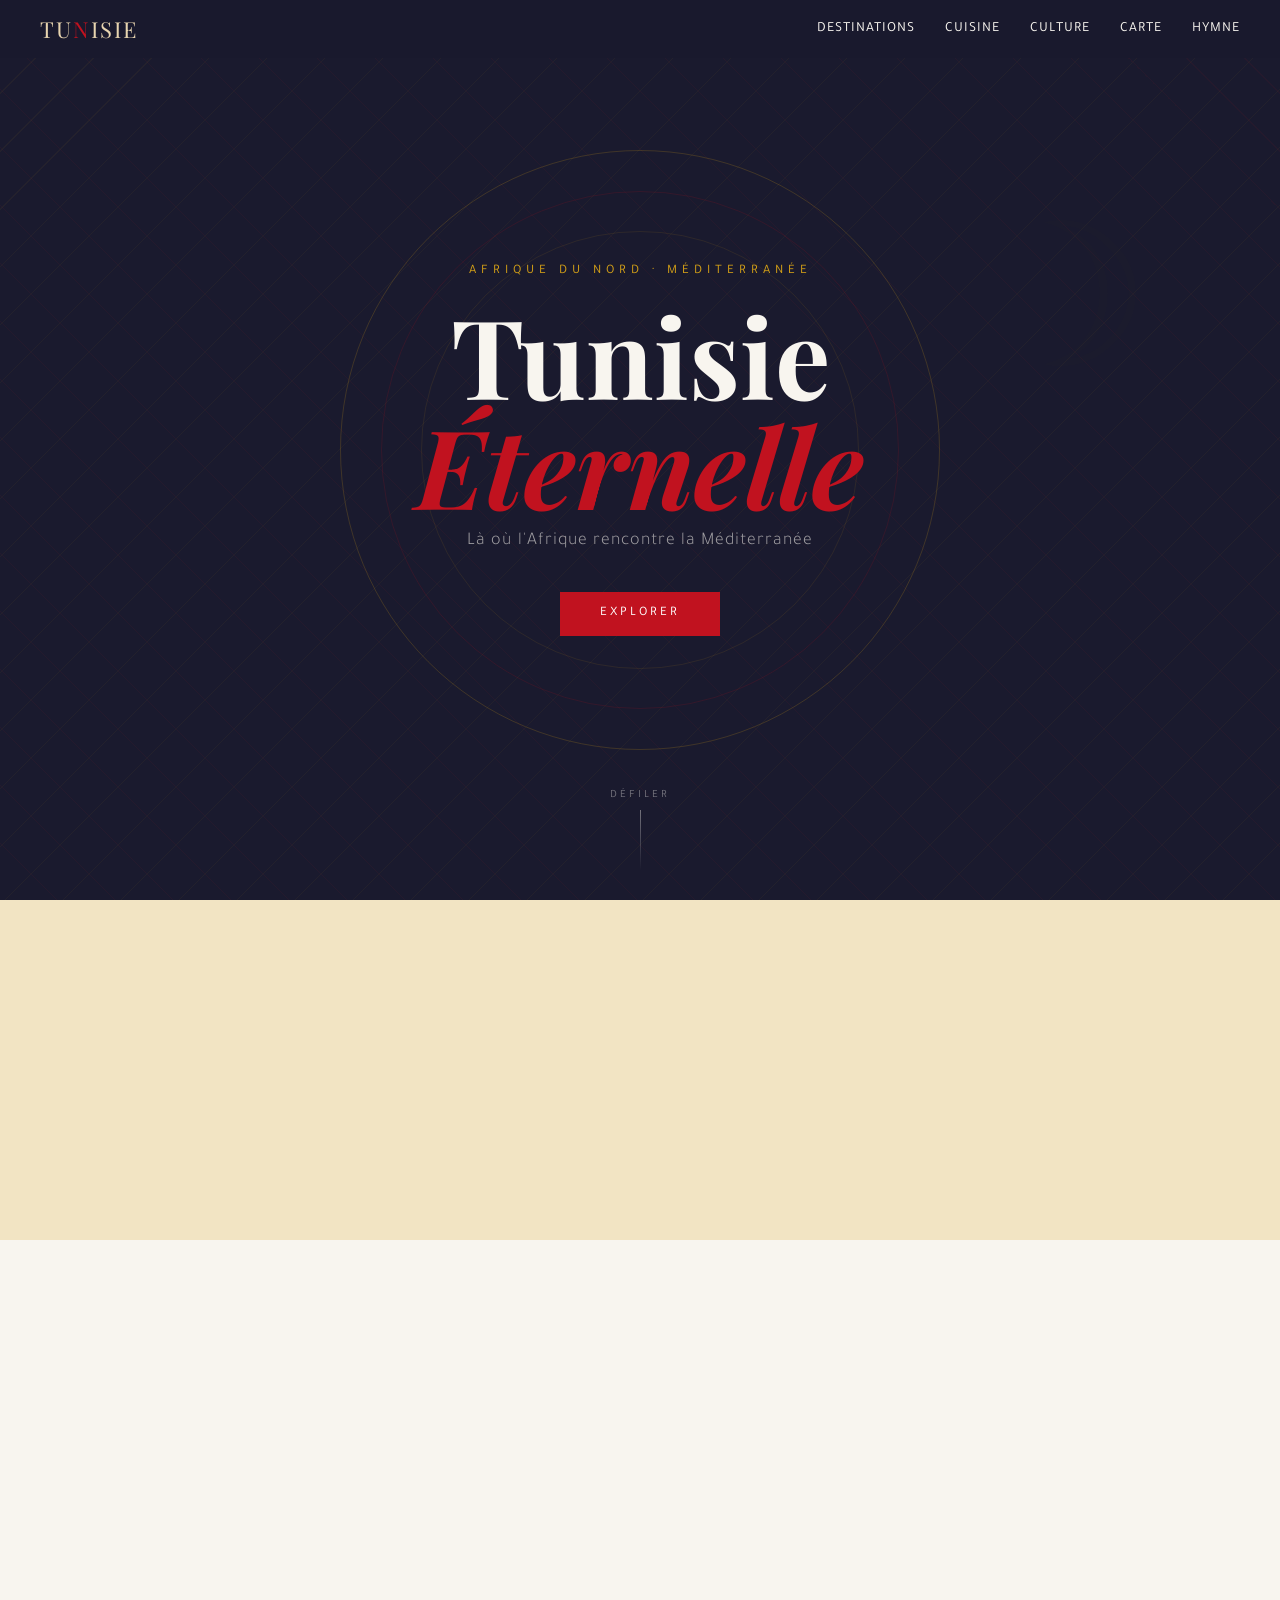
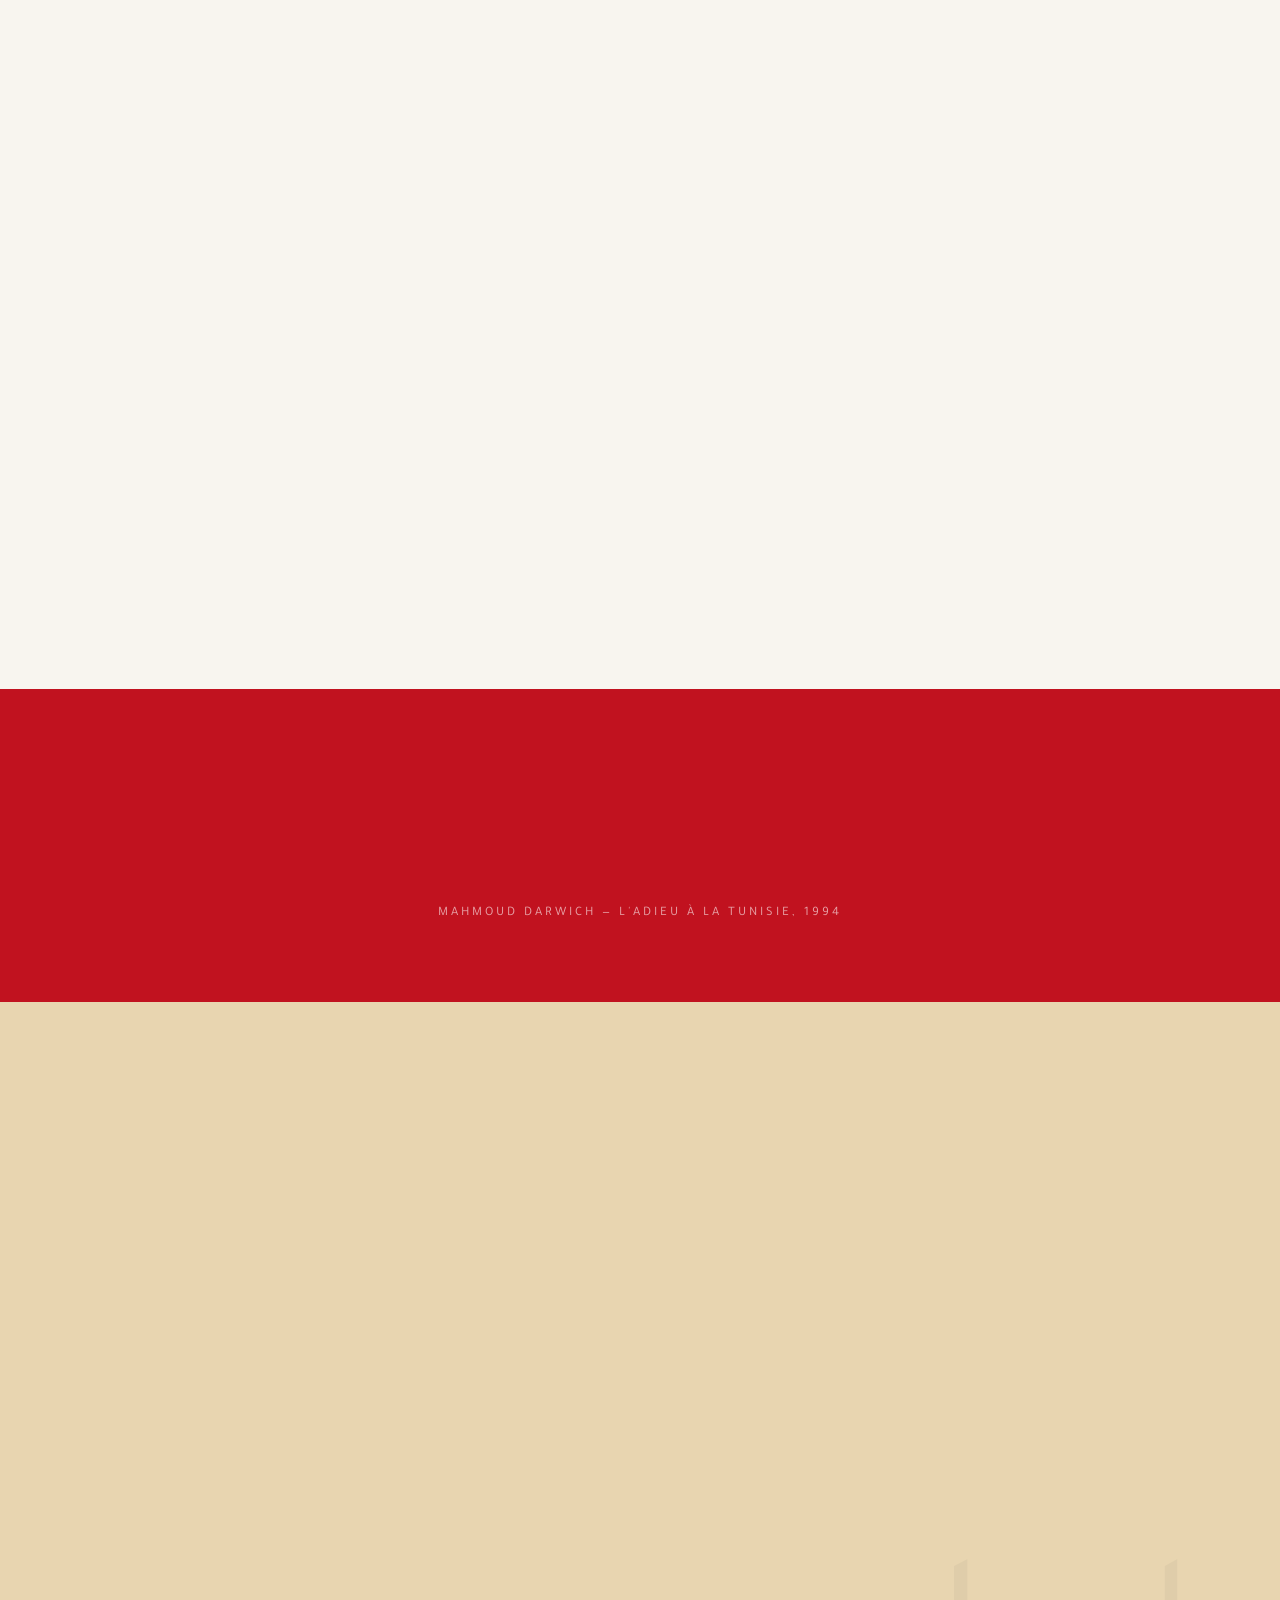
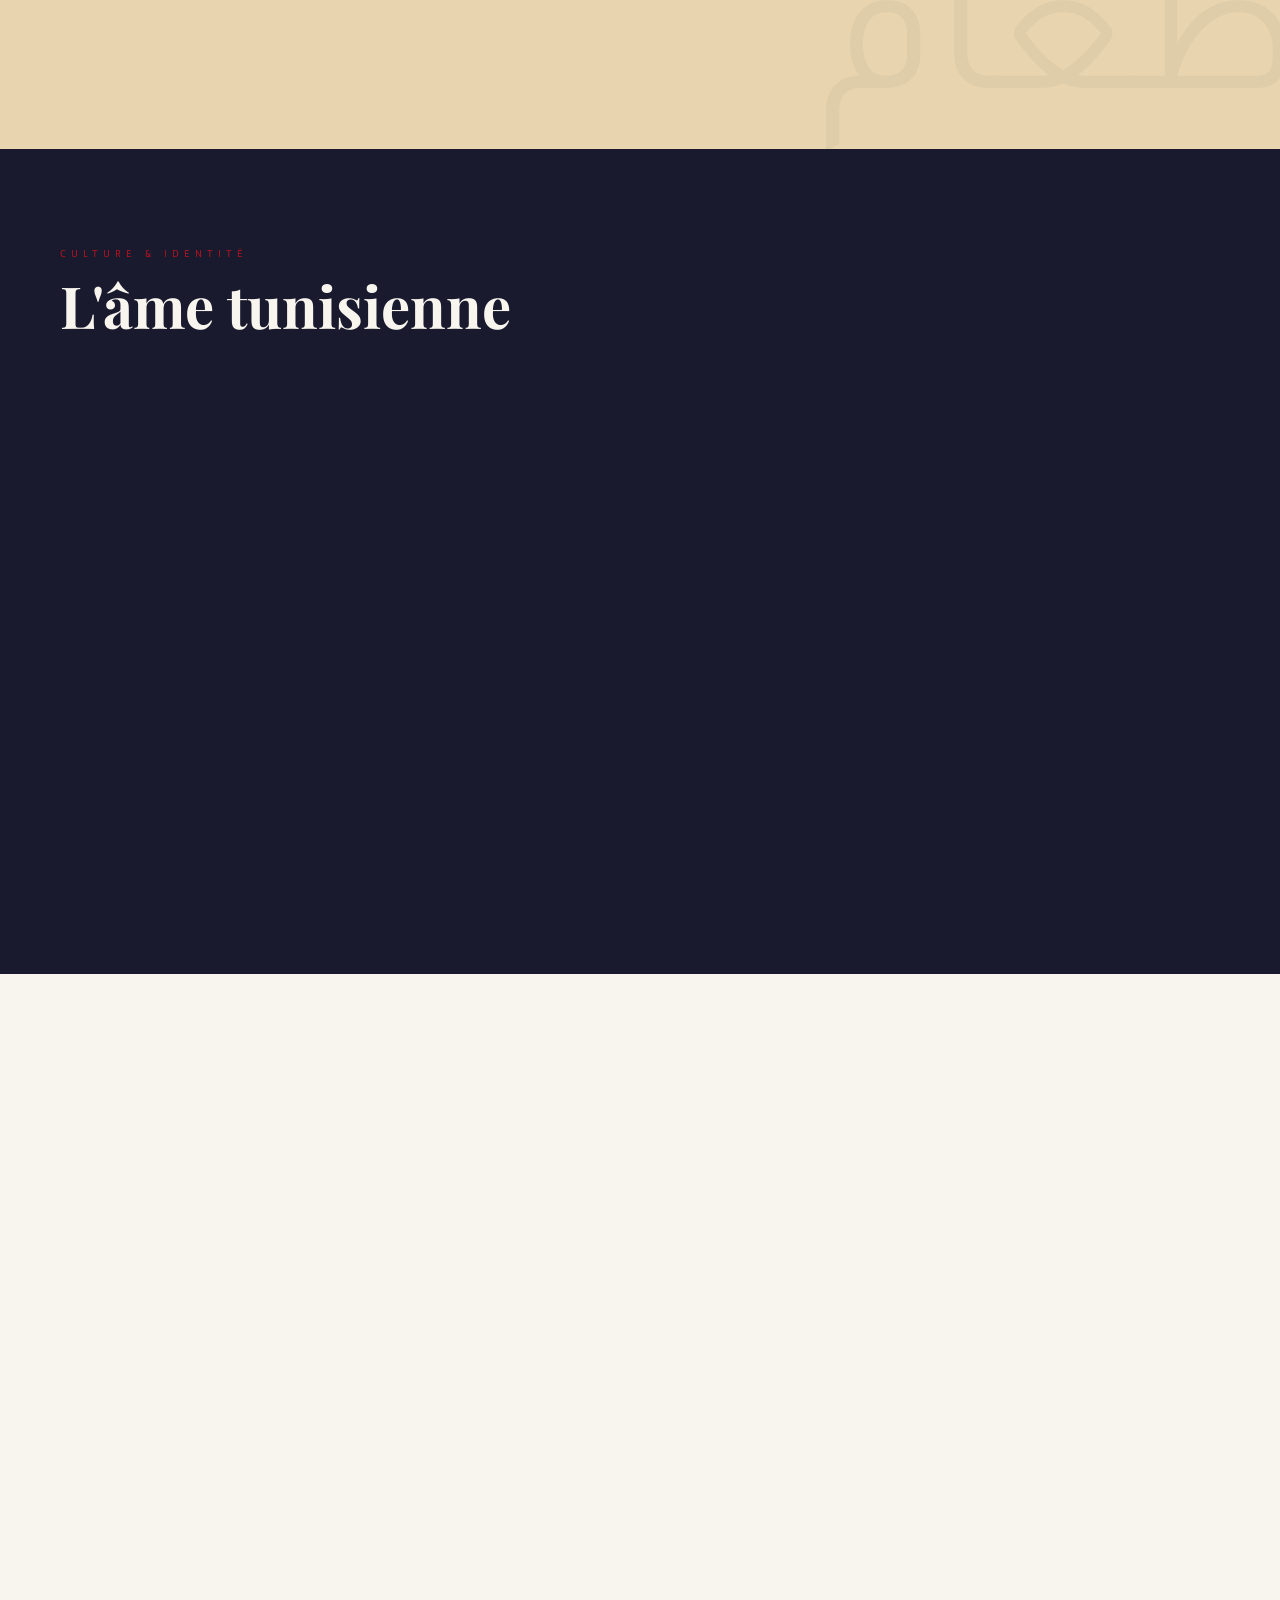
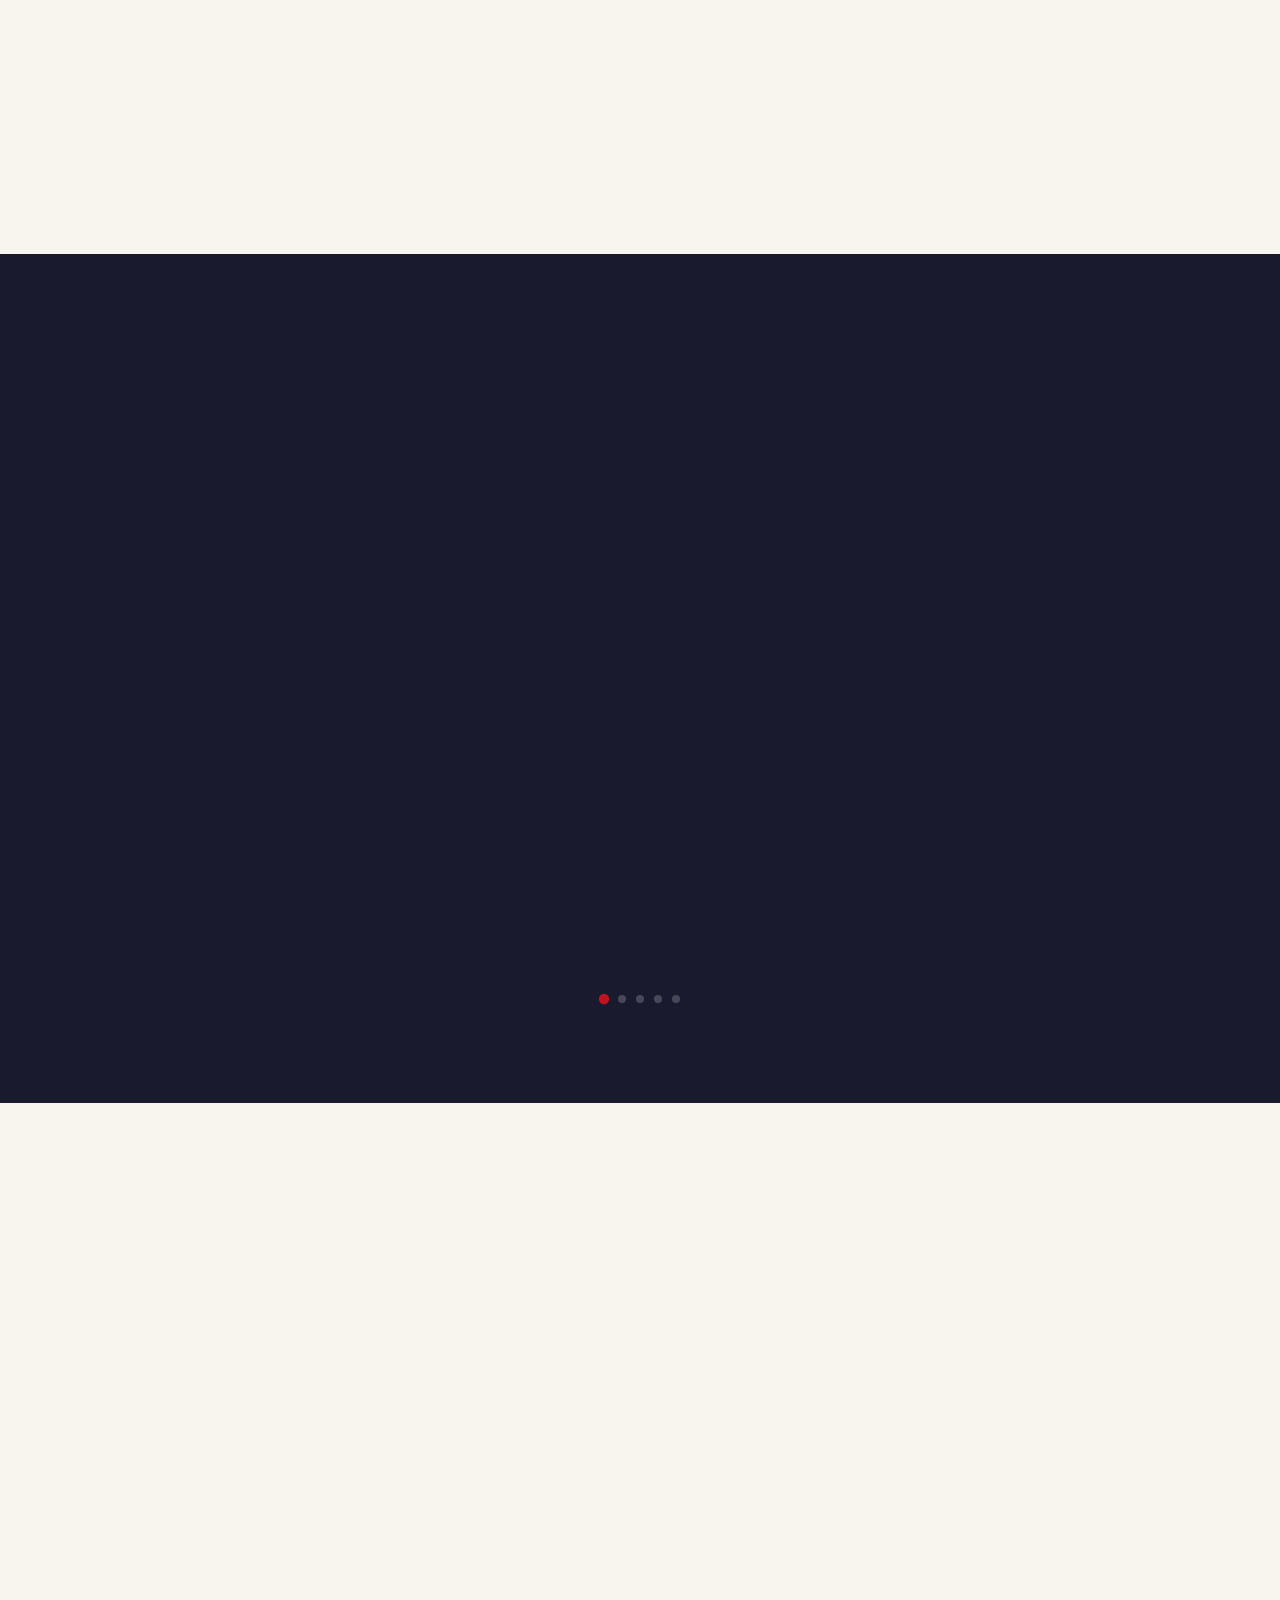
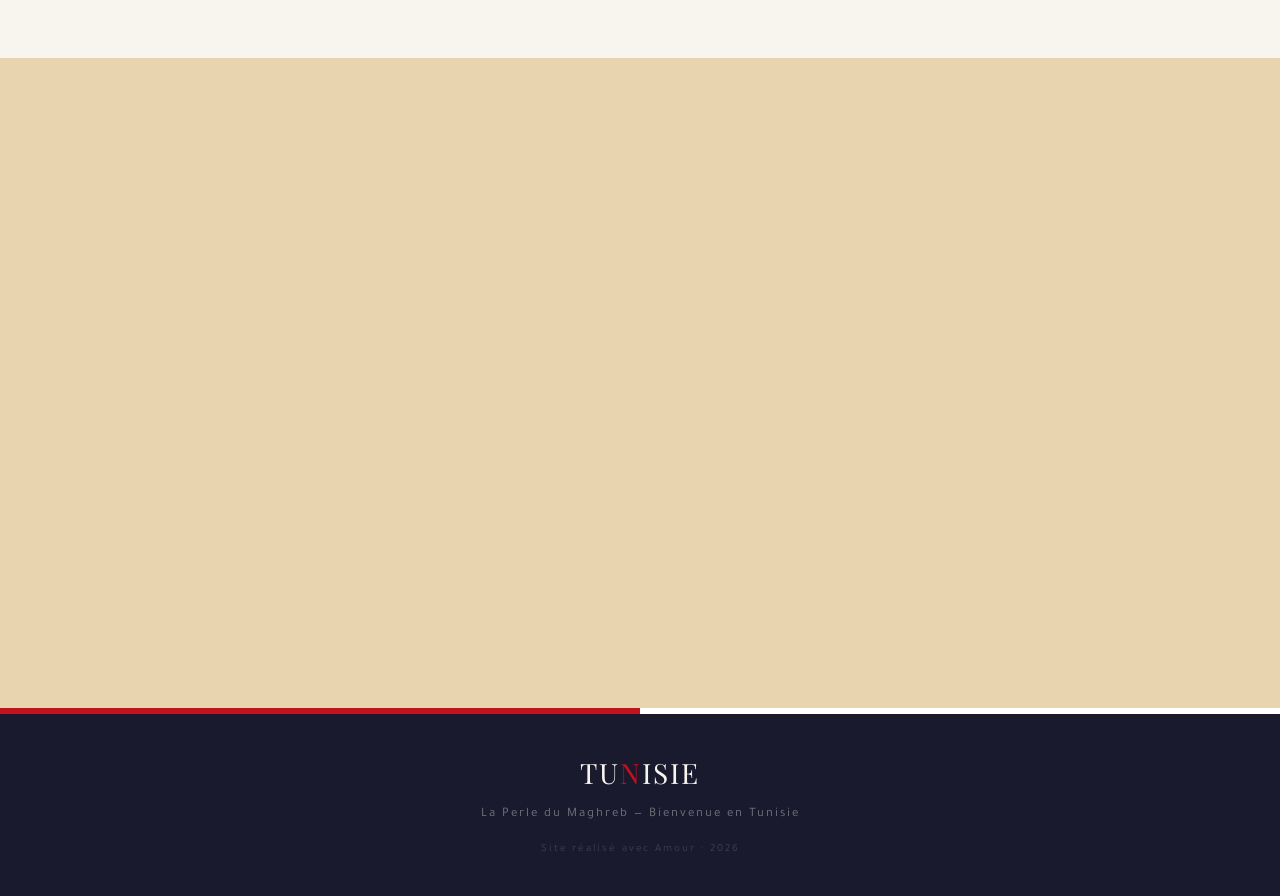
==== index.html @ 93f4fbf8 "first commit" ====
<!DOCTYPE html>
<html lang="fr">
<head>
  <meta charset="UTF-8" />
  <meta name="viewport" content="width=device-width, initial-scale=1.0"/>
  <title>Tunisie — Découvrez la Perle du Maghreb</title>
  <link rel="icon" type="image/png" href="images/favicon.ico"/>

  <!-- leaflet pour la carte interactive -->
  <link rel="stylesheet" href="https://unpkg.com/leaflet@1.9.4/dist/leaflet.css"/>
  <script src="https://unpkg.com/leaflet@1.9.4/dist/leaflet.js"></script>

  <!-- les polices google fonts, jai trouvé ca sur youtube -->
  <link href="https://fonts.googleapis.com/css2?family=Playfair+Display:ital,wght@0,400;0,700;1,400&family=Tajawal:wght@300;400;700&display=swap" rel="stylesheet"/>

  <!-- mon fichier css -->
  <link rel="stylesheet" href="style.css"/>
</head>
<body>


<!-- ===================== -->
<!--      NAVIGATION       -->
<!-- ===================== -->
<nav>
  <div class="logo">TU<span>N</span>ISIE</div>
  <ul>
    <li><a href="#destinations">Destinations</a></li>
    <li><a href="#cuisine">Cuisine</a></li>
    <li><a href="#culture">Culture</a></li>
    <li><a href="#carte">Carte</a></li>
    <li><a href="#hymne">Hymne</a></li>
  </ul>
</nav>


<!-- ===================== -->
<!--      HERO             -->
<!-- ===================== -->
<section class="hero">
  <div class="hero-pattern"></div>
  <div class="hero-circle"></div>
  <div class="hero-symbol">☽</div>

  <div class="hero-content fade-in visible">
    <p class="hero-label">Afrique du Nord · Méditerranée</p>
    <h1 class="hero-title">
      Tunisie<br/>
      <span>Éternelle</span>
    </h1>
    <p class="hero-sub">Là où l'Afrique rencontre la Méditerranée</p>
    <a href="#destinations" class="hero-btn">Explorer</a>
  </div>

  <div class="scroll-hint">
    <span>Défiler</span>
    <div class="scroll-line"></div>
  </div>
</section>


<!-- ========================== -->
<!--   LES CHIFFRES IMPORTANTS  -->
<!-- ========================== -->
<div class="facts">
  <div class="fact-item fade-in">
    <div class="fact-number">3000</div>
    <div class="fact-label">ans d'histoire</div>
  </div>
  <div class="fact-item fade-in">
    <div class="fact-number">1300</div>
    <div class="fact-label">km de côtes</div>
  </div>
  <div class="fact-item fade-in">
    <div class="fact-number">8</div>
    <div class="fact-label">sites UNESCO</div>
  </div>
  <div class="fact-item fade-in">
    <div class="fact-number">12M</div>
    <div class="fact-label">habitants</div>
  </div>
</div>


<!-- ======================== -->
<!--   SECTION DESTINATIONS   -->
<!-- ======================== -->
<section class="destinations" id="destinations">

  <div class="dest-header fade-in">
    <div>
      <p class="section-label">Destinations</p>
      <h2 class="section-title">Les lieux<br/>incontournables</h2>
    </div>
    <p class="section-desc" style="max-width: 280px; font-size: 15px;">
      De la mer turquoise aux dunes dorées du Sahara, la Tunisie offre des paysages d'une diversité exceptionnelle.
    </p>
  </div>

  <div class="dest-grid fade-in">

    <!-- carte grande (2 lignes) -->
    <div class="dest-card" onclick="ouvrirPopup('sidi-bou')" style="background-image: url('images/sidi-bou-said.webp'); background-size: cover; background-position: center;">
      <div class="dest-card-deco">✦</div>
      <div class="dest-card-info">
        <p class="dest-card-name">Sidi Bou Saïd</p>
        <p class="dest-card-tag">Village bleu et blanc · Patrimoine</p>
      </div>
    </div>

    <div class="dest-card" onclick="ouvrirPopup('carthage')" style="background-image: url('images/carthage.webp'); background-size: cover; background-position: center;">
      <div class="dest-card-deco">⬡</div>
      <div class="dest-card-info">
        <p class="dest-card-name">Carthage</p>
        <p class="dest-card-tag">Antiquité · UNESCO</p>
      </div>
    </div>

    <div class="dest-card" onclick="ouvrirPopup('sahara')" style="background-image: url('images/sahara.webp'); background-size: cover; background-position: center;">
      <div class="dest-card-deco">☀</div>
      <div class="dest-card-info">
        <p class="dest-card-name">Sahara</p>
        <p class="dest-card-tag">Désert · Aventure</p>
      </div>
    </div>

    <div class="dest-card" onclick="ouvrirPopup('djerba')" style="background-image: url('images/djerba.webp'); background-size: cover; background-position: center;">
      <div class="dest-card-deco">⚓</div>
      <div class="dest-card-info">
        <p class="dest-card-name">Djerba</p>
        <p class="dest-card-tag">Île · Plages</p>
      </div>
    </div>

    <div class="dest-card" onclick="ouvrirPopup('kairouan')" style="background-image: url('images/kairouan.webp'); background-size: cover; background-position: center;">
      <div class="dest-card-deco">☽</div>
      <div class="dest-card-info">
        <p class="dest-card-name">Kairouan</p>
        <p class="dest-card-tag">Ville sainte · Mosquée</p>
      </div>
    </div>

  </div>
</section>


<!-- ==================== -->
<!--   CITATION EN ROUGE  -->
<!-- ==================== -->
<div class="citation-section">
  <p class="citation-text fade-in">
    "Comment guérir de notre amour pour la Tunisie ?"
  </p>
  <p class="citation-author">Mahmoud Darwich — L'adieu à la Tunisie, 1994</p>
</div>


<!-- ===================== -->
<!--   SECTION CUISINE     -->
<!-- ===================== -->
<section class="cuisine" id="cuisine">
  <div class="cuisine-layout">

    <div class="fade-in">
      <p class="section-label">Gastronomie</p>
      <h2 class="section-title">Une cuisine<br/>aux mille saveurs</h2>
      <p class="section-desc">
        La cuisine tunisienne est un mariage audacieux d'épices, d'herbes aromatiques et de produits frais de la Méditerranée. Relevée, généreuse et authentique.
      </p>
      <br/>
      <p style="font-size: 15px; color: #777; line-height: 1.8;">
        Le harissa, cette pâte de piment rouge légendaire, se retrouve partout — elle est l'âme de la cuisine tunisienne. Associée à l'huile d'olive locale, aux olives, au thon et aux épices berbères, elle crée des saveurs uniques au monde.
      </p>
    </div>

    <div class="plats-grid fade-in">
      <div class="plat-card">
        <div class="plat-photo" style="background-image: url('images/lablabi.webp');"></div>
        <div class="plat-texte">
          <p class="plat-nom">Lablabi</p>
          <p class="plat-desc">Soupe de pois chiches au thon, harissa et épices</p>
        </div>
      </div>
      <div class="plat-card">
        <div class="plat-photo" style="background-image: url('images/couscous.webp');"></div>
        <div class="plat-texte">
          <p class="plat-nom">Couscous à l'agneau</p>
          <p class="plat-desc">Le plat emblématique du vendredi, mijoté avec légumes et pois chiches</p>
        </div>
      </div>
      <div class="plat-card">
        <div class="plat-photo" style="background-image: url('images/macaroni.webp');"></div>
        <div class="plat-texte">
          <p class="plat-nom">Macaroni tunisien</p>
          <p class="plat-desc">Pâtes en sauce tomate épicée avec viande et légumes</p>
        </div>
      </div>
      <div class="plat-card">
        <div class="plat-photo" style="background-image: url('images/molokhia.webp');"></div>
        <div class="plat-texte">
          <p class="plat-nom">Molokhia</p>
          <p class="plat-desc">Ragoût de corète potagère mijotée à la viande, servi en tajine</p>
        </div>
      </div>
    </div>

  </div>
</section>


<!-- ===================== -->
<!--   SECTION CULTURE     -->
<!-- ===================== -->
<section class="culture" id="culture">

  <p class="section-label">Culture & Identité</p>
  <h2 class="section-title culture-title">L'âme tunisienne</h2>

  <div class="culture-list">
    <div class="culture-item fade-in">
      <div class="culture-num">01</div>
      <h3 class="culture-item-title">La médina</h3>
      <p class="culture-item-text">Les médinas de Tunis, Sfax et Sousse sont des labyrinthes vivants classés UNESCO. Souks, artisans, parfums d'épices — un voyage dans le temps.</p>
    </div>
    <div class="culture-item fade-in">
      <div class="culture-num">02</div>
      <h3 class="culture-item-title">La mosaïque</h3>
      <p class="culture-item-text">Le musée du Bardo abrite la plus grande collection de mosaïques romaines au monde. Carthage a laissé un héritage artistique exceptionnel.</p>
    </div>
    <div class="culture-item fade-in">
      <div class="culture-num">03</div>
      <h3 class="culture-item-title">La musique</h3>
      <p class="culture-item-text">La Malouf, musique andalouse héritée du Moyen Âge, côtoie le raï moderne. Chaque région a sa propre tradition musicale et ses rythmes.</p>
    </div>
    <div class="culture-item fade-in">
      <div class="culture-num">04</div>
      <h3 class="culture-item-title">L'artisanat</h3>
      <p class="culture-item-text">Tapis berbères de Kairouan, poteries de Nabeul, broderies de Tunis — un savoir-faire transmis de génération en génération depuis des siècles.</p>
    </div>
    <div class="culture-item fade-in">
      <div class="culture-num">05</div>
      <h3 class="culture-item-title">Le thé à la menthe</h3>
      <p class="culture-item-text">Boire un thé en Tunisie est un rituel social. On le sert brûlant, sucré, avec des pignons de pin. Refuser est impoli — l'hospitalité est sacrée.</p>
    </div>
    <div class="culture-item fade-in">
      <div class="culture-num">06</div>
      <h3 class="culture-item-title">Les fêtes</h3>
      <p class="culture-item-text">Du festival de Carthage à l'Aïd, les Tunisiens savent célébrer. Les rues s'animent, les familles se réunissent et la joie est communicative.</p>
    </div>
  </div>

</section>


<!-- ===================== -->
<!--   SECTION CARTE       -->
<!-- ===================== -->
<section class="carte-section-new" id="carte">
  <div class="carte-header fade-in">
    <p class="section-label">Géographie</p>
    <h2 class="section-title">Carte de la Tunisie</h2>
    <p class="section-desc">Cliquez sur une ville pour découvrir ses informations.</p>
  </div>
  <div id="map"></div>
</section>
<!-- ========================== -->
<!--   SECTION PERSONNAGES      -->
<!-- ========================== -->
<section class="personnages-section" id="personnages">

  <div class="fade-in">
    <p class="section-label">Figures Historiques</p>
    <h2 class="section-title">Ceux qui ont marqué<br/>la Tunisie</h2>
  </div>

  <!-- le carousel -->
  <div class="carousel-wrap fade-in">

    <!-- bouton gauche -->
    <button class="carousel-btn gauche" onclick="slideCarousel(-1)">&#8592;</button>

    <!-- la piste qui défile -->
    <div class="carousel-fenetre">
      <div class="carousel-piste" id="carousel-piste">

        <!-- Ibn Khaldoun -->
        <div class="perso-card">
          <div class="perso-img-wrap">
            <img src="images/personnages/ibn-khaldoun.jpg" alt="Ibn Khaldoun"/>
            <div class="perso-epoque">1332 — 1406</div>
          </div>
          <div class="perso-info">
            <p class="perso-domaine">Philosophie · Histoire · Sociologie</p>
            <h3 class="perso-nom">Ibn Khaldoun</h3>
            <p class="perso-desc">
              Né à Tunis en 1332, Ibn Khaldoun est considéré comme le père de la sociologie et de l'historiographie moderne. Son œuvre majeure, la Muqaddima, a révolutionné la façon d'analyser l'histoire et les sociétés humaines. Un génie en avance de plusieurs siècles sur son temps.
            </p>
            <div class="perso-citation">
              "L'histoire est une science qui nous fait connaître la société humaine."
            </div>
          </div>
        </div>

        <!-- Abou el Kacem Chebbi -->
        <div class="perso-card">
          <div class="perso-img-wrap">
            <img src="images/personnages/chebbi.jpg" alt="Abou el Kacem Chebbi"/>
            <div class="perso-epoque">1909 — 1934</div>
          </div>
          <div class="perso-info">
            <p class="perso-domaine">Poésie · Littérature</p>
            <h3 class="perso-nom">Abou el Kacem Chebbi</h3>
            <p class="perso-desc">
              Poète romantique tunisien mort à seulement 25 ans, Chebbi est la voix lyrique de la Tunisie. Son vers "Si un jour le peuple aspire à vivre, le destin se doit de répondre" est devenu l'hymne des révolutions arabes. Ses poèmes sont inscrits dans l'hymne national tunisien.
            </p>
            <div class="perso-citation">
              "إذا الشعب يوما أراد الحياة — فلا بد أن يستجيب القدر"
            </div>
          </div>
        </div>

        <!-- Wahida Bechikh -->
        <div class="perso-card">
          <div class="perso-img-wrap">
            <img src="images/personnages/wahida-bechikh.jpg" alt="Wahida Bechikh"/>
            <div class="perso-epoque">1900 — 1968</div>
          </div>
          <div class="perso-info">
            <p class="perso-domaine">Art · Musique · Cinéma</p>
            <h3 class="perso-nom">Wahida Bechikh</h3>
            <p class="perso-desc">
              Pionnière du théâtre et de la musique tunisienne, Wahida Bechikh a brisé les barrières sociales de son époque pour monter sur scène à une époque où c'était impensable pour une femme. Elle est considérée comme l'une des premières artistes tunisiennes de la scène moderne.
            </p>
            <div class="perso-citation">
              "L'art est le seul langage universel qui traverse toutes les frontières."
            </div>
          </div>
        </div>

        <!-- Tahar Haddad -->
        <div class="perso-card">
          <div class="perso-img-wrap">
            <img src="images/personnages/tahar-haddad.jpg" alt="Tahar Haddad"/>
            <div class="perso-epoque">1899 — 1935</div>
          </div>
          <div class="perso-info">
            <p class="perso-domaine">Droit · Réforme sociale · Féminisme</p>
            <h3 class="perso-nom">Tahar Haddad</h3>
            <p class="perso-desc">
              Réformateur social visionnaire, Tahar Haddad a publié en 1930 "Notre femme dans la charia et la société", un ouvrage révolutionnaire qui défendait l'émancipation de la femme tunisienne. Rejeté par ses contemporains, il est aujourd'hui célébré comme un héros national.
            </p>
            <div class="perso-citation">
              "La femme est la moitié de la société, et qui néglige la moitié néglige le tout."
            </div>
          </div>
        </div>

        <!-- Farhat Hached -->
        <div class="perso-card">
          <div class="perso-img-wrap">
            <img src="images/personnages/farhat-hached.jpg" alt="Farhat Hached"/>
            <div class="perso-epoque">1914 — 1952</div>
          </div>
          <div class="perso-info">
            <p class="perso-domaine">Syndicalisme · Résistance · Indépendance</p>
            <h3 class="perso-nom">Farhat Hached</h3>
            <p class="perso-desc">
              Fondateur de l'Union Générale Tunisienne du Travail (UGTT), Farhat Hached a consacré sa vie à la lutte pour l'indépendance tunisienne et les droits des travailleurs. Assassiné en 1952 par l'organisation coloniale "La Main Rouge", il est devenu un martyr et un symbole de la résistance nationale.
            </p>
            <div class="perso-citation">
              "Un peuple qui ne se bat pas pour sa liberté ne mérite pas de vivre libre."
            </div>
          </div>
        </div>

      </div>
    </div>

    <!-- bouton droite -->
    <button class="carousel-btn droite" onclick="slideCarousel(1)">&#8594;</button>

  </div>

  <!-- les petits points de navigation -->
  <div class="carousel-dots" id="carousel-dots">
    <span class="dot actif" onclick="allerA(0)"></span>
    <span class="dot" onclick="allerA(1)"></span>
    <span class="dot" onclick="allerA(2)"></span>
    <span class="dot" onclick="allerA(3)"></span>
    <span class="dot" onclick="allerA(4)"></span>
  </div>

</section>
<!-- ===================== -->
<!--   SECTION HYMNE       -->
<!-- ===================== -->
<section class="hymne-section" id="hymne">
  <div class="hymne-layout">

    <!-- gauche : texte + player -->
    <div class="fade-in">
      <p class="section-label">Hymne National</p>
      <h2 class="section-title">Humat Al Hima</h2>
      <p class="section-desc">Composé en 1987, l'hymne national tunisien "Défenseurs de la Nation" est un chant de fierté et de résistance.</p>

      <div class="hymne-player">
        <audio id="hymne-audio" src="sons/hymne.mp3"></audio>
        <button class="hymne-btn-play" id="hymne-btn" onclick="toggleHymne()">
          <span id="hymne-icone">▶</span>
          <span id="hymne-btn-texte">Écouter l'hymne</span>
        </button>
        <button class="hymne-btn-lyrics" onclick="ouvrirLyrics()">
          ♪ Voir les paroles
        </button>
        <div class="hymne-progress-wrap">
          <div class="hymne-progress-bar">
            <div class="hymne-progress-fill" id="hymne-progress"></div>
          </div>
          <span class="hymne-time" id="hymne-time">0:00</span>
        </div>
      </div>
    </div>

    <!-- droite : drapeau gif -->
    <div class="hymne-drapeau fade-in">
      <img src="images/drapeau.gif" alt="Drapeau de la Tunisie"/>
    </div>

  </div>
</section>
<!-- ===================== -->
<!--   SECTION DEVISE      -->
<!-- ===================== -->
<section class="devise-section">
  <div class="devise-layout fade-in">

    <div class="devise-armoiries">
      <img src="images/armoiries.png" alt="Armoiries de la Tunisie"/>
    </div>

    <div class="devise-texte">
      <p class="section-label">Devise Nationale</p>
      <h2 class="section-title">Liberté · Ordre · Justice</h2>
      <p class="devise-sous-titre">حرية، نظام، عدالة</p>

      <div class="devise-valeurs">
        <div class="devise-valeur">
          <div class="devise-valeur-num">I</div>
          <div>
            <h3 class="devise-valeur-titre">Liberté</h3>
            <p class="devise-valeur-desc">La Tunisie, berceau du Printemps arabe en 2011, a inscrit la liberté au cœur de son identité nationale et de sa constitution.</p>
          </div>
        </div>
        <div class="devise-valeur">
          <div class="devise-valeur-num">II</div>
          <div>
            <h3 class="devise-valeur-titre">Ordre</h3>
            <p class="devise-valeur-desc">Un État de droit fondé sur des institutions solides, garant de la stabilité et de la cohésion du peuple tunisien.</p>
          </div>
        </div>
        <div class="devise-valeur">
          <div class="devise-valeur-num">III</div>
          <div>
            <h3 class="devise-valeur-titre">Justice</h3>
            <p class="devise-valeur-desc">Représentée par la balance sur les armoiries, la justice est un pilier fondamental de la société tunisienne depuis l'Antiquité.</p>
          </div>
        </div>
      </div>
    </div>

  </div>
</section>





<!-- petite barre drapeau -->
<div class="flag-stripe"></div>


<!-- ============= -->
<!--    FOOTER     -->
<!-- ============= -->
<footer>
  <div class="footer-logo">TU<span>N</span>ISIE</div>
  <p>La Perle du Maghreb — Bienvenue en Tunisie</p>
  <p style="margin-top: 20px; font-size: 11px; opacity: 0.4;">Site réalisé avec Amour · 2026</p>
</footer>


<!-- ======================== -->
<!--   POPUP DESTINATIONS     -->
<!-- ======================== -->
<div class="popup-overlay" id="popup-overlay" onclick="fermerPopup()">
  <div class="popup-box" onclick="event.stopPropagation()">
    <button class="popup-fermer" onclick="fermerPopup()">✕</button>
    <div class="popup-img" id="popup-img">
      <img id="popup-img-tag" src="" alt="photo du lieu"/>
    </div>
    <div class="popup-contenu">
      <p class="popup-label" id="popup-label"></p>
      <h2 class="popup-titre" id="popup-titre"></h2>
      <p class="popup-desc" id="popup-desc"></p>
      <div class="popup-infos">
        <div class="popup-info-item">
          <span class="popup-info-label">Meilleure saison</span>
          <span class="popup-info-val" id="popup-saison"></span>
        </div>
        <div class="popup-info-item">
          <span class="popup-info-label">À voir</span>
          <span class="popup-info-val" id="popup-avoir"></span>
        </div>
        <div class="popup-info-item">
          <span class="popup-info-label">Durée conseillée</span>
          <span class="popup-info-val" id="popup-duree"></span>
        </div>
      </div>
    </div>
  </div>
</div>


<!-- ======================== -->
<!--   POPUP LYRICS           -->
<!-- ======================== -->
<div class="lyrics-overlay" id="lyrics-overlay" onclick="fermerLyrics()">
  <div class="lyrics-box" onclick="event.stopPropagation()">
    <button class="lyrics-fermer" onclick="fermerLyrics()">✕</button>
    <h3 class="lyrics-titre">Humat Al Hima — Paroles</h3>
    <div class="lyrics-contenu">

      <div class="lyrics-bloc">
        <p class="lyrics-refrain">— Refrain —</p>
        <div class="lyrics-ligne"><span class="lyrics-pronon">Ḥumât al Ḥimâ yâ ḥumât al Ḥimâ</span><span class="lyrics-trad">Ô Défenseurs de la Nation !</span></div>
        <div class="lyrics-ligne"><span class="lyrics-pronon">Halummou halummou li majdi al zaman</span><span class="lyrics-trad">Donnons ses lettres de gloire à notre temps !</span></div>
        <div class="lyrics-ligne"><span class="lyrics-pronon">Laqad ṣarakhat fî eurouqinâ al dimâ</span><span class="lyrics-trad">Dans nos veines, le sang a tonné :</span></div>
        <div class="lyrics-ligne"><span class="lyrics-pronon">Namoutu namoutu oua yaḥyâ l'ouaṭan</span><span class="lyrics-trad">« Mourons, Mourons pour que vive la Patrie ! »</span></div>
        <div class="lyrics-ligne"><span class="lyrics-pronon">Li tadoui al samâouâtu bi raedihâ</span><span class="lyrics-trad">Que le tonnerre résonne dans les cieux</span></div>
        <div class="lyrics-ligne"><span class="lyrics-pronon">Li tarmi al ṣaouâeiqu nîrânahâ</span><span class="lyrics-trad">Et que les éclairs libèrent leurs flammes !</span></div>
        <div class="lyrics-ligne"><span class="lyrics-pronon">Ilâ eizzi Tounis ilâ majdihâ</span><span class="lyrics-trad">Pour la gloire et la grandeur de la Tunisie !</span></div>
        <div class="lyrics-ligne"><span class="lyrics-pronon">Rijâl al bilâdi oua chubbânahâ</span><span class="lyrics-trad">Les hommes et les jeunes du Pays !</span></div>
        <div class="lyrics-ligne"><span class="lyrics-pronon">Fa lâ eâcha fî Tounis man khânahâ</span><span class="lyrics-trad">Que ne vive point en Tunisie quiconque la trahit.</span></div>
        <div class="lyrics-ligne"><span class="lyrics-pronon">Oua lâ eâcha man laisa min jundihâ</span><span class="lyrics-trad">Que ne vive point qui ne sert pas dans ses rangs !</span></div>
        <div class="lyrics-ligne"><span class="lyrics-pronon">Namoutu oua naḥyâ ealâ eahdihâ</span><span class="lyrics-trad">Nous vivons et mourons pour l'engagement,</span></div>
        <div class="lyrics-ligne"><span class="lyrics-pronon">Ḥayât al kirâmi oua maut l'eiẓâm</span><span class="lyrics-trad">La vie des Augustes ou la mort des Grands !</span></div>
      </div>

      <div class="lyrics-bloc">
        <p class="lyrics-refrain">— Couplet 2 —</p>
        <div class="lyrics-ligne"><span class="lyrics-pronon">Oua rithnâ al saouâeida bain l'umam</span><span class="lyrics-trad">Parmi les pays, nous avons hérité de la vaillance :</span></div>
        <div class="lyrics-ligne"><span class="lyrics-pronon">Ṣukhouran ṣukhouran kahazâ al binâ</span><span class="lyrics-trad">Des rocs aussi durs que cette construction !</span></div>
        <div class="lyrics-ligne"><span class="lyrics-pronon">Saouâeidu yahtazzu fauqahâ l'ealam</span><span class="lyrics-trad">Des membres qui tiennent l'étendard de la nation !</span></div>
        <div class="lyrics-ligne"><span class="lyrics-pronon">Nubâhî bihi oua yubâhî binâ</span><span class="lyrics-trad">Le drapeau est notre fierté et nous sommes la sienne.</span></div>
        <div class="lyrics-ligne"><span class="lyrics-pronon">Oua fîhâ kafâ li l'eulâ oua al himam</span><span class="lyrics-trad">Nos bras nous propulseront au faîte de la grandeur,</span></div>
        <div class="lyrics-ligne"><span class="lyrics-pronon">Oua fîhâ ḍamânun li naili al munâ</span><span class="lyrics-trad">Et seront les garants qui exauceront nos vœux !</span></div>
        <div class="lyrics-ligne"><span class="lyrics-pronon">Oua fîhâ li aedaï Tounis niqam</span><span class="lyrics-trad">Ils se vengeront des ennemis de la Tunisie,</span></div>
        <div class="lyrics-ligne"><span class="lyrics-pronon">Oua fîhâ li man sâlamounâ al salâm</span><span class="lyrics-trad">Et étreindront ceux qui nous voulaient la paix.</span></div>
      </div>

      <div class="lyrics-bloc">
        <p class="lyrics-refrain">— Couplet 3 —</p>
        <div class="lyrics-ligne"><span class="lyrics-pronon">Idhâ al chaebu yauman arâda al ḥayâh</span><span class="lyrics-trad">Lorsqu'un jour, le peuple aspire à vivre,</span></div>
        <div class="lyrics-ligne"><span class="lyrics-pronon">Fa lâ budda an yastajîb al qadar</span><span class="lyrics-trad">Le destin se doit de répondre !</span></div>
        <div class="lyrics-ligne"><span class="lyrics-pronon">Oua lâ budda li al laili an yanjalî</span><span class="lyrics-trad">Les ténèbres se dissiperont !</span></div>
        <div class="lyrics-ligne"><span class="lyrics-pronon">Oua lâ budda li al qaidi an yankasir</span><span class="lyrics-trad">Et les chaînes se briseront !</span></div>
      </div>

    </div>
  </div>
</div>


<!-- ======================== -->
<!--   POPUP CARTE (VILLES)   -->
<!-- ======================== -->
<div class="ville-overlay" id="ville-overlay" onclick="fermerVille()">
  <div class="ville-box" onclick="event.stopPropagation()">
    <button class="ville-fermer" onclick="fermerVille()">✕</button>
    <div class="ville-img-wrap">
      <img id="ville-img" src="" alt="photo de la ville"/>
    </div>
    <div class="ville-contenu">
      <p class="ville-region" id="ville-region"></p>
      <h2 class="ville-nom" id="ville-nom"></h2>
      <p class="ville-desc" id="ville-desc"></p>
      <div class="ville-infos">
        <div class="ville-info-item">
          <span class="ville-info-label">Population</span>
          <span class="ville-info-val" id="ville-pop"></span>
        </div>
        <div class="ville-info-item">
          <span class="ville-info-label">Région</span>
          <span class="ville-info-val" id="ville-reg"></span>
        </div>
        <div class="ville-info-item">
          <span class="ville-info-label">À voir</span>
          <span class="ville-info-val" id="ville-voir"></span>
        </div>
      </div>
    </div>
  </div>
</div>


<!-- ======================== -->
<!--   JAVASCRIPT             -->
<!-- ======================== -->
<script>
// =====================
// CAROUSEL PERSONNAGES
// =====================
let indexCarousel = 0;
const totalCartes = 5; // nombre de personnages

function slideCarousel(direction) {
  indexCarousel += direction;

  // boucle infinie : si on depasse la fin on revient au debut
  if (indexCarousel < 0) indexCarousel = totalCartes - 1;
  if (indexCarousel >= totalCartes) indexCarousel = 0;

  allerA(indexCarousel);
}

function allerA(index) {
  indexCarousel = index;
  const piste = document.getElementById('carousel-piste');

  // on déplace la piste avec translateX
  piste.style.transform = `translateX(-${index * 100}%)`;

  // on met à jour les petits points
  document.querySelectorAll('.dot').forEach(function(dot, i) {
    dot.classList.toggle('actif', i === index);
  });
}
  // =====================
  // CARTE LEAFLET
  // =====================
  const map = L.map('map', {
    center: [33.8, 9.5],
    zoom: 6,
    zoomControl: true,
    scrollWheelZoom: false
  });

  L.tileLayer('https://tiles.stadiamaps.com/tiles/alidade_smooth/{z}/{x}/{y}{r}.png', {
    attribution: '© Stadia Maps © OpenStreetMap',
    maxZoom: 18
  }).addTo(map);

  const marqueurRouge = L.divIcon({
    className: '',
    html: '<div class="marqueur-ville"></div>',
    iconSize: [14, 14],
    iconAnchor: [7, 7]
  });

  const marqueurCapitale = L.divIcon({
    className: '',
    html: '<div class="marqueur-ville capitale"></div>',
    iconSize: [18, 18],
    iconAnchor: [9, 9]
  });

  // les 24 gouvernorats de tunisie
  const villes = [
    {
      nom: 'Tunis', lat: 36.8190, lng: 10.1658,
      region: 'Nord — Capitale',
      desc: 'Capitale et plus grande ville de Tunisie, Tunis est le centre politique, économique et culturel du pays. Sa médina millénaire est classée au patrimoine mondial de l\'UNESCO.',
      pop: '2,7 millions (Grand Tunis)', reg: 'Gouvernorat de Tunis',
      voir: 'Médina, Bardo, Avenue Bourguiba',
      image: 'images/villes/tunis.jpg', capitale: true
    },
    {
      nom: 'Sfax', lat: 34.7406, lng: 10.7603,
      region: 'Centre-Est',
      desc: 'Deuxième ville de Tunisie, Sfax est un grand centre industriel et commercial. Elle est réputée pour sa médina bien préservée et son port actif sur la Méditerranée.',
      pop: '955 000 habitants', reg: 'Gouvernorat de Sfax',
      voir: 'Médina, Musée de Sfax, Kerkennah',
      image: 'images/villes/sfax.webp', capitale: false
    },
    {
      nom: 'Sousse', lat: 35.8245, lng: 10.6346,
      region: 'Centre-Est',
      desc: 'Surnommée "la Perle du Sahel", Sousse est une ville touristique majeure avec une magnifique médina et une belle corniche.',
      pop: '674 000 habitants', reg: 'Gouvernorat de Sousse',
      voir: 'Médina UNESCO, Ribat, Port El Kantaoui',
      image: 'images/villes/sousse.jpg', capitale: false
    },
    {
      nom: 'Kairouan', lat: 35.6781, lng: 10.0969,
      region: 'Centre',
      desc: 'Quatrième ville sainte de l\'Islam, Kairouan abrite la Grande Mosquée Okba, l\'une des plus anciennes mosquées au monde.',
      pop: '186 000 habitants', reg: 'Gouvernorat de Kairouan',
      voir: 'Grande Mosquée, Médina, Bassin des Aghlabides',
      image: 'images/villes/kairouan.webp', capitale: false
    },
    {
      nom: 'Bizerte', lat: 37.2746, lng: 9.8739,
      region: 'Nord',
      desc: 'Ville portuaire au nord du pays, Bizerte possède un lac magnifique et un vieux port pittoresque avec des traces de toutes les civilisations.',
      pop: '142 000 habitants', reg: 'Gouvernorat de Bizerte',
      voir: 'Vieux port, Fort espagnol, Lac de Bizerte',
      image: 'images/villes/bizerte.jpg', capitale: false
    },
    {
      nom: 'Gabès', lat: 33.8814, lng: 10.0982,
      region: 'Sud-Est',
      desc: 'Gabès est unique en Méditerranée : c\'est la seule oasis maritime au monde. Ses palmiers poussent jusqu\'au bord de la mer.',
      pop: '152 000 habitants', reg: 'Gouvernorat de Gabès',
      voir: 'Oasis, Chenini Gabès, Marché aux poissons',
      image: 'images/villes/gabes.jpg', capitale: false
    },
    {
      nom: 'Nabeul', lat: 36.4513, lng: 10.7357,
      region: 'Cap Bon',
      desc: 'Capitale de la céramique et de la poterie tunisienne, Nabeul est réputée pour son marché coloré et ses artisans.',
      pop: '92 000 habitants', reg: 'Gouvernorat de Nabeul',
      voir: 'Marché artisanal, Poteries, Plages du Cap Bon',
      image: 'images/villes/nabeul.jpg', capitale: false
    },
    {
      nom: 'Hammamet', lat: 36.4000, lng: 10.6167,
      region: 'Cap Bon',
      desc: 'Station balnéaire emblématique de la Tunisie, Hammamet attire des millions de touristes chaque année avec ses plages de sable blanc.',
      pop: '87 000 habitants', reg: 'Gouvernorat de Nabeul',
      voir: 'Médina, Casbah, Plages, Yasmine Hammamet',
      image: 'images/villes/hammamet.jpeg', capitale: false
    },
    {
      nom: 'Monastir', lat: 35.7643, lng: 10.8113,
      region: 'Centre-Est',
      desc: 'Ville natale de Habib Bourguiba, premier président de la Tunisie, Monastir est connue pour son magnifique Ribat du VIIIe siècle.',
      pop: '93 000 habitants', reg: 'Gouvernorat de Monastir',
      voir: 'Ribat, Mausolée Bourguiba, Médina',
      image: 'images/villes/monastir.jpg', capitale: false
    },
    {
      nom: 'Djerba', lat: 33.8075, lng: 10.8451,
      region: 'Sud-Est — Île',
      desc: 'La plus grande île d\'Afrique du Nord, Djerba est un paradis de plages blanches et d\'eau turquoise avec des villages berbères uniques.',
      pop: '163 000 habitants', reg: 'Gouvernorat de Médenine',
      voir: 'Houmt Souk, El Ghriba, Plages, Musée',
      image: 'images/villes/djerba.jpg', capitale: false
    },
    {
      nom: 'Douz', lat: 33.4581, lng: 9.0267,
      region: 'Sud — Sahara',
      desc: 'Surnommée "la porte du Sahara", Douz est le point de départ idéal pour les excursions dans le désert. Son festival du Sahara est mondialement connu.',
      pop: '35 000 habitants', reg: 'Gouvernorat de Kébili',
      voir: 'Dunes de sable, Festival du Sahara, Chameaux',
      image: 'images/villes/douz.webp', capitale: false
    },
    {
      nom: 'Tozeur', lat: 33.9197, lng: 8.1335,
      region: 'Sud-Ouest',
      desc: 'Ville aux briques de terre jaunes caractéristiques, Tozeur est la capitale du tourisme saharien avec ses palmeraies et son chott mythique.',
      pop: '45 000 habitants', reg: 'Gouvernorat de Tozeur',
      voir: 'Médina, Palmeraie, Chott el Jerid, Nefta',
      image: 'images/villes/tozeur.jpg', capitale: false
    },
    {
      nom: 'Gafsa', lat: 34.4250, lng: 8.7842,
      region: 'Centre-Ouest',
      desc: 'L\'une des plus anciennes villes du monde avec plus de 10 000 ans d\'histoire. Centre de l\'industrie du phosphate tunisien.',
      pop: '112 000 habitants', reg: 'Gouvernorat de Gafsa',
      voir: 'Piscines romaines, Casbah, Musée archéologique',
      image: 'images/villes/gafsa.webp', capitale: false
    },
    {
      nom: 'Kasserine', lat: 35.1676, lng: 8.8365,
      region: 'Centre-Ouest',
      desc: 'Ville carrefour proche du parc national de Chambi, point culminant de la Tunisie à 1544 mètres d\'altitude.',
      pop: '90 000 habitants', reg: 'Gouvernorat de Kasserine',
      voir: 'Djebel Chambi, Sites romains, Forêts de pins',
      image: 'images/villes/kasserine.jpg', capitale: false
    },
    {
      nom: 'Médenine', lat: 33.3547, lng: 10.5053,
      region: 'Sud-Est',
      desc: 'Médenine est célèbre pour ses Ksour, greniers à étages berbères traditionnels. Certains ont servi de décor pour le film Star Wars !',
      pop: '75 000 habitants', reg: 'Gouvernorat de Médenine',
      voir: 'Ksour berbères, Matmata, Marché berbère',
      image: 'images/villes/medenine.webp', capitale: false
    },
    {
      nom: 'Sidi Bou Saïd', lat: 36.8689, lng: 10.2281,
      region: 'Nord',
      desc: 'Village perché sur une falaise dominant le golfe de Tunis, célèbre pour ses maisons blanches aux portes et fenêtres bleues.',
      pop: '7 000 habitants', reg: 'Gouvernorat de Ben Arous',
      voir: 'Ruelles bleues, Café des Nattes, Coucher de soleil',
      image: 'images/sidi-bou-said.webp', capitale: false
    },
    {
      nom: 'Carthage', lat: 36.8525, lng: 10.3233,
      region: 'Nord',
      desc: 'Ancienne cité punique fondée au IXe siècle avant J.-C. Ses ruines classées UNESCO racontent 3000 ans d\'histoire.',
      pop: '21 000 habitants', reg: 'Gouvernorat de Ben Arous',
      voir: 'Thermes d\'Antonin, Colline de Byrsa, Musée',
      image: 'images/carthage.webp', capitale: false
    },
    {
      nom: 'Le Kef', lat: 36.1675, lng: 8.7147,
      region: 'Nord-Ouest',
      desc: 'Ville historique perchée sur un piton rocheux. Sa kasbah ottomane et ses nombreux monuments en font un musée à ciel ouvert.',
      pop: '47 000 habitants', reg: 'Gouvernorat du Kef',
      voir: 'Kasbah, Basilique byzantine, Musée régional',
      image: 'images/villes/lekef.jpg', capitale: false
    },
    {
      nom: 'Mahdia', lat: 35.5047, lng: 11.0622,
      region: 'Centre-Est',
      desc: 'Ancienne capitale fatimide du Xe siècle, Mahdia est une ville côtière charmante avec une presqu\'île magnifique et un port de pêche animé.',
      pop: '55 000 habitants', reg: 'Gouvernorat de Mahdia',
      voir: 'Médina, Skifa el Kahla, Port de pêche, Plages',
      image: 'images/villes/mahdia.jpg', capitale: false
    },
    {
      nom: 'Zaghouan', lat: 36.4029, lng: 10.1427,
      region: 'Nord',
      desc: 'Ville connue pour son temple des eaux romain qui alimentait Carthage via un aqueduc de 132 km, l\'un des plus longs du monde antique.',
      pop: '17 000 habitants', reg: 'Gouvernorat de Zaghouan',
      voir: 'Temple des Eaux, Aqueduc romain, Djebel Zaghouan',
      image: 'images/villes/zaghouan.jpg', capitale: false
    },
    {
      nom: 'Jendouba', lat: 36.5012, lng: 8.7802,
      region: 'Nord-Ouest',
      desc: 'Ville du nord-ouest proche des sites archéologiques de Bulla Regia et du parc national de Feija, dernière forêt de chênes-lièges de Tunisie.',
      pop: '45 000 habitants', reg: 'Gouvernorat de Jendouba',
      voir: 'Bulla Regia, Parc de Feija, Aïn Draham',
      image: 'images/villes/jendouba.jpg', capitale: false
    },
    {
      nom: 'Siliana', lat: 36.0847, lng: 9.3708,
      region: 'Nord-Ouest',
      desc: 'Gouvernorat agricole au cœur de la Tunisie du nord, entouré de montagnes et de forêts. Proche du site romain de Dougga classé UNESCO.',
      pop: '30 000 habitants', reg: 'Gouvernorat de Siliana',
      voir: 'Dougga, Forêts, Paysages de montagne',
      image: 'images/villes/siliana.jpg', capitale: false
    },
    {
      nom: 'Béja', lat: 36.7256, lng: 9.1817,
      region: 'Nord-Ouest',
      desc: 'Surnommée "le grenier à blé de la Tunisie", Béja est une ville agricole riche entourée de plaines fertiles et de collines verdoyantes.',
      pop: '58 000 habitants', reg: 'Gouvernorat de Béja',
      voir: 'Médina, Casbah, Plaines verdoyantes',
      image: 'images/villes/beja.jpg', capitale: false
    },
    {
      nom: 'Tataouine', lat: 32.9211, lng: 10.4511,
      region: 'Extrême-Sud',
      desc: 'Ville du grand sud tunisien, porte d\'entrée vers les ksour et les paysages lunaires du désert. Elle a inspiré le nom de la planète Tatooine dans Star Wars !',
      pop: '60 000 habitants', reg: 'Gouvernorat de Tataouine',
      voir: 'Ksar Ouled Soltane, Chenini, Désert, Ksour',
      image: 'images/villes/tataouine.webp', capitale: false
    }
  ];

  // on place les marqueurs sur la carte
  villes.forEach(function(ville) {
    const icone = ville.capitale ? marqueurCapitale : marqueurRouge;
    const marqueur = L.marker([ville.lat, ville.lng], { icon: icone }).addTo(map);
    marqueur.on('click', function() { ouvrirVille(ville); });
    marqueur.bindTooltip(ville.nom, {
      permanent: false,
      direction: 'top',
      className: 'tooltip-ville'
    });
  });

  function ouvrirVille(ville) {
    document.getElementById('ville-nom').textContent    = ville.nom;
    document.getElementById('ville-region').textContent = ville.region;
    document.getElementById('ville-desc').textContent   = ville.desc;
    document.getElementById('ville-pop').textContent    = ville.pop;
    document.getElementById('ville-reg').textContent    = ville.reg;
    document.getElementById('ville-voir').textContent   = ville.voir;
    document.getElementById('ville-img').src            = ville.image;
    document.getElementById('ville-overlay').classList.add('actif');
    document.body.style.overflow = 'hidden';
  }

  function fermerVille() {
    document.getElementById('ville-overlay').classList.remove('actif');
    document.body.style.overflow = '';
  }


  // =====================
  // HYMNE
  // =====================
  const audio = document.getElementById('hymne-audio');
  const icone = document.getElementById('hymne-icone');
  const btnTexte = document.getElementById('hymne-btn-texte');
  const progress = document.getElementById('hymne-progress');
  const timeDisplay = document.getElementById('hymne-time');

  function toggleHymne() {
    if (audio.paused) {
      audio.play();
      icone.textContent = '⏸';
      btnTexte.textContent = 'Pause';
    } else {
      audio.pause();
      icone.textContent = '▶';
      btnTexte.textContent = 'Écouter l\'hymne';
    }
  }

  audio.addEventListener('timeupdate', function() {
    const pourcent = (audio.currentTime / audio.duration) * 100;
    progress.style.width = pourcent + '%';
    const min = Math.floor(audio.currentTime / 60);
    const sec = Math.floor(audio.currentTime % 60);
    timeDisplay.textContent = min + ':' + (sec < 10 ? '0' : '') + sec;
  });

  audio.addEventListener('ended', function() {
    icone.textContent = '▶';
    btnTexte.textContent = 'Réécouter';
    progress.style.width = '0%';
  });

  function ouvrirLyrics() {
    document.getElementById('lyrics-overlay').classList.add('actif');
  }

  function fermerLyrics() {
    document.getElementById('lyrics-overlay').classList.remove('actif');
  }


  // =====================
  // POPUP DESTINATIONS
  // =====================
  const lieux = {
    'sidi-bou': {
      label: 'Village · Patrimoine', titre: 'Sidi Bou Saïd',
      desc: 'Village perché sur une falaise dominant le golfe de Tunis, Sidi Bou Saïd est célèbre pour ses maisons blanches aux portes et fenêtres bleues.',
      image: 'images/sidi-bou-said.webp', image2: 'images/sidi-bou-said2.webp',
      saison: 'Avril — Juin', avoir: 'Café des Nattes, ruelles bleues, coucher de soleil', duree: '1 journée'
    },
    'carthage': {
      label: 'Antiquité · UNESCO', titre: 'Carthage',
      desc: 'Ancienne cité punique fondée au IXe siècle avant J.-C., Carthage fut l\'une des plus grandes villes du monde antique.',
      image: 'images/carthage.webp', image2: 'images/carthage2.webp',
      saison: 'Mars — Mai', avoir: 'Thermes d\'Antonin, Colline de Byrsa, Musée', duree: '1 journée'
    },
    'sahara': {
      label: 'Désert · Aventure', titre: 'Sahara Tunisien',
      desc: 'Le sud tunisien offre des paysages désertiques à couper le souffle : dunes de sable dorées, oasis verdoyantes et villages berbères.',
      image: 'images/sahara.webp', image2: 'images/sahara2.webp',
      saison: 'Octobre — Février', avoir: 'Dunes de Douz, Ksar Ghilane, ciel étoilé', duree: '2 à 3 jours'
    },
    'djerba': {
      label: 'Île · Plages', titre: 'Djerba',
      desc: 'La plus grande île d\'Afrique du Nord, Djerba est un paradis de sable blanc et d\'eau turquoise.',
      image: 'images/djerba.webp', image2: 'images/djerba2.webp',
      saison: 'Mai — Octobre', avoir: 'Houmt Souk, plage de Sidi Mahrez, musée du patrimoine', duree: '3 à 5 jours'
    },
    'kairouan': {
      label: 'Ville sainte · Mosquée', titre: 'Kairouan',
      desc: 'Quatrième ville sainte de l\'Islam, Kairouan abrite la Grande Mosquée Okba, l\'une des plus anciennes et importantes mosquées au monde.',
      image: 'images/kairouan.webp', image2: 'images/kairouan2.webp',
      saison: 'Toute l\'année', avoir: 'Grande Mosquée, Bassin des Aghlabides, médina', duree: '1 à 2 jours'
    }
  };

  function ouvrirPopup(id) {
    const lieu = lieux[id];
    document.getElementById('popup-label').textContent  = lieu.label;
    document.getElementById('popup-titre').textContent  = lieu.titre;
    document.getElementById('popup-desc').textContent   = lieu.desc;
    document.getElementById('popup-saison').textContent = lieu.saison;
    document.getElementById('popup-avoir').textContent  = lieu.avoir;
    document.getElementById('popup-duree').textContent  = lieu.duree;
    document.getElementById('popup-img-tag').src        = lieu.image2;
    document.getElementById('popup-img').style.backgroundImage = `url('${lieu.image}')`;
    document.getElementById('popup-overlay').classList.add('actif');
    document.body.style.overflow = 'hidden';
  }

  function fermerPopup() {
    document.getElementById('popup-overlay').classList.remove('actif');
    document.body.style.overflow = '';
  }


  // =====================
  // FERMER AVEC ECHAP
  // =====================
  document.addEventListener('keydown', function(e) {
    if (e.key === 'Escape') {
      fermerPopup();
      fermerVille();
      fermerLyrics();
    }
  });


  // =====================
  // ANIMATIONS SCROLL
  // =====================
  const observer = new IntersectionObserver(function(entries) {
    entries.forEach(function(entry) {
      if (entry.isIntersecting) {
        entry.target.classList.add('visible');
      }
    });
  }, { threshold: 0.15 });

  document.querySelectorAll('.fade-in').forEach(function(el) {
    observer.observe(el);
  });

</script>
</body>
</html>
---- style.css ----
/* ======================================= */
/*   MON FICHIER CSS POUR LE SITE TUNISIE  */
/*   fait par moi en cours de web design   */
/* ======================================= */


/* ----------------------------------------
   LES VARIABLES DE COULEUR
   comme ca si je veux changer une couleur
   je le fait qu'une seule fois ici !
   jai appris ca en cours cest super utile
---------------------------------------- */
:root {
  --rouge: #C1121F;         /* le rouge du drapeau tunisien */
  --rouge-clair: #fce4e6;   /* rouge plus pale pour les fonds */
  --blanc: #F8F5EF;         /* pas tout blanc cest plus doux */
  --sable: #E8D5B0;         /* couleur du desert */
  --sable-fonce: #B5956A;   /* le meme mais plus foncé */
  --turquoise: #0077B6;     /* couleur de la mer mediterranée */
  --turquoise-clair: #ADE8F4;
  --nuit: #1A1A2E;          /* bleu tres foncé pour les fonds sombres */
  --or: #D4A017;            /* doré pour les accents stylés */
  --texte: #2C2C2C;         /* presque noir pour le texte */
}


/* ---------------------------------
   RESET
   ca enlève les marges par default
   du navigateur qui font des bugs
--------------------------------- */
* {
  margin: 0;
  padding: 0;
  box-sizing: border-box; /* ca evite que le padding deborde, TRES important */
}

html {
  scroll-behavior: smooth; /* le scroll devient fluide quand on clique sur un lien */
}

body {
  font-family: 'Tajawal', sans-serif;
  background-color: var(--blanc);
  color: var(--texte);
  overflow-x: hidden; /* cache la scrollbar horizontale (il y en avait une bizarre) */
}


/* ---------------------------------
   LA BARRE DE NAVIGATION en haut
   position fixed = elle reste collée
   en haut même quand on scroll
--------------------------------- */
nav {
  position: fixed;
  top: 0;
  width: 100%;
  z-index: 1000; /* numero tres grand pour qu'elle soit au dessus de tout */
  background: rgba(26, 26, 46, 0.92); /* fond semi-transparent avec rgba */
  backdrop-filter: blur(8px); /* effet de flou derriere (cest cool non??) */
  padding: 14px 40px;
  display: flex;
  justify-content: space-between; /* logo a gauche, liens a droite */
  align-items: center;
}

/* le logo TUNISIE */
.logo {
  font-family: 'Playfair Display', serif;
  color: var(--sable);
  font-size: 22px;
  letter-spacing: 2px;
}

/* le N dans TUNISIE est en rouge */
.logo span {
  color: var(--rouge);
}

nav ul {
  list-style: none; /* enleve les points de liste */
  display: flex;
  gap: 30px;
}

nav ul li a {
  text-decoration: none; /* enleve le soulignement des liens */
  color: var(--blanc);
  font-size: 14px;
  letter-spacing: 1px;
  text-transform: uppercase;
  transition: color 0.3s; /* animation douce quand on survole */
}

/* quand on passe la souris sur un lien il devient doré */
nav ul li a:hover {
  color: var(--or);
}


/* ---------------------------------
   LA SECTION HERO
   height: 100vh = toute la hauteur
   de la fenetre du navigateur
--------------------------------- */
.hero {
  height: 100vh;
  position: relative; /* pour pouvoir positionner les enfants en absolute */
  display: flex;
  align-items: center;
  justify-content: center;
  overflow: hidden;
  background: var(--nuit);
}

/* le motif de lignes diagonales en fond */
.hero-pattern {
  position: absolute;
  inset: 0; /* raccourci pour top:0 right:0 bottom:0 left:0 */
  background-image:
    repeating-linear-gradient(
      45deg,
      transparent,
      transparent 40px,
      rgba(193, 18, 31, 0.06) 40px,
      rgba(193, 18, 31, 0.06) 41px
    ),
    repeating-linear-gradient(
      -45deg,
      transparent,
      transparent 40px,
      rgba(212, 160, 23, 0.05) 40px,
      rgba(212, 160, 23, 0.05) 41px
    );
}

/* le grand cercle autour du titre */
.hero-circle {
  position: absolute;
  width: 600px;
  height: 600px;
  border-radius: 50%; /* rond = 50% */
  border: 1px solid rgba(212, 160, 23, 0.2);
  top: 50%;
  left: 50%;
  transform: translate(-50%, -50%); /* centrage parfait */
}

/* les deux autres cercles plus petits (avec pseudo-elements) */
/* ::before c'est comme un element invisible quon peut styler */
.hero-circle::before {
  content: ''; /* obligatoire sinon ca marche pas */
  position: absolute;
  inset: 40px;
  border-radius: 50%;
  border: 1px solid rgba(193, 18, 31, 0.15);
}

.hero-circle::after {
  content: '';
  position: absolute;
  inset: 80px;
  border-radius: 50%;
  border: 1px solid rgba(212, 160, 23, 0.1);
}

/* le symbole lune en grand en arriere plan */
.hero-symbol {
  position: absolute;
  top: 20%;
  right: 10%;
  opacity: 0.08; /* tres transparent */
  font-size: 200px;
}

/* le bloc avec le titre et le bouton */
.hero-content {
  position: relative;
  z-index: 2; /* au dessus du fond et des cercles */
  text-align: center;
  padding: 20px;
}

.hero-label {
  font-size: 13px;
  letter-spacing: 5px;
  text-transform: uppercase;
  color: var(--or);
  margin-bottom: 20px;
}

/* le gros titre "Tunisie Éternelle" */
/* clamp = taille responsive entre 56px et 110px */
.hero-title {
  font-family: 'Playfair Display', serif;
  font-size: clamp(56px, 10vw, 110px);
  color: var(--blanc);
  line-height: 1;
  margin-bottom: 10px;
}

/* "Éternelle" en rouge et italique */
.hero-title span {
  color: var(--rouge);
  font-style: italic;
}

.hero-sub {
  font-size: 18px;
  color: rgba(248, 245, 239, 0.6);
  margin-bottom: 40px;
  font-weight: 300;
  letter-spacing: 1px;
}

/* le bouton Explorer */
.hero-btn {
  display: inline-block;
  padding: 14px 40px;
  background: var(--rouge);
  color: white;
  text-decoration: none;
  font-size: 13px;
  letter-spacing: 3px;
  text-transform: uppercase;
  transition: background 0.3s, transform 0.2s;
}

.hero-btn:hover {
  background: #a00f1a; /* rouge un peu plus foncé */
  transform: translateY(-2px); /* monte légèrement */
}

/* la petite fleche qui dit "scroll" en bas */
.scroll-hint {
  position: absolute;
  bottom: 30px;
  left: 50%;
  transform: translateX(-50%);
  display: flex;
  flex-direction: column;
  align-items: center;
  gap: 8px;
  color: rgba(248,245,239,0.4);
  font-size: 11px;
  letter-spacing: 3px;
  text-transform: uppercase;
}

.scroll-line {
  width: 1px;
  height: 60px;
  background: linear-gradient(to bottom, rgba(248,245,239,0.4), transparent);
  animation: scrollPulse 2s ease-in-out infinite; /* animation qui tourne en boucle */
}

/* l'animation de la ligne qui pulse */
@keyframes scrollPulse {
  0%, 100% { opacity: 0.4; }
  50% { opacity: 1; } /* devient plus visible au milieu */
}


/* ---------------------------------
   STYLES COMMUNS POUR LES SECTIONS
   je les met ici pour pas me repeter
   (principe DRY = don't repeat yourself)
--------------------------------- */
section {
  padding: 100px 60px;
}

.section-label {
  font-size: 11px;
  letter-spacing: 5px;
  text-transform: uppercase;
  color: var(--rouge);
  margin-bottom: 12px;
}

/* les gros titres de sections */
.section-title {
  font-family: 'Playfair Display', serif;
  font-size: clamp(36px, 5vw, 58px);
  color: var(--nuit);
  line-height: 1.1;
  margin-bottom: 20px;
}

.section-desc {
  font-size: 17px;
  color: #555;
  line-height: 1.8;
  max-width: 600px;
}


/* ---------------------------------
   LE BANDEAU AVEC LES CHIFFRES
   (3000 ans, 1300km, 8 sites, 12M)
--------------------------------- */
.facts {
  background: var(--nuit);
  padding: 80px 60px;
  display: grid;
  grid-template-columns: repeat(4, 1fr); /* 4 colonnes egales */
  gap: 1px; /* espace de 1px entre les cases (effet de séparation) */
  background-color: rgba(212, 160, 23, 0.2); /* le gap prend cette couleur */
}

.fact-item {
  background: var(--nuit); /* fond qui cache le background du parent */
  padding: 50px 30px;
  text-align: center;
}

/* les gros nombres dorés */
.fact-number {
  font-family: 'Playfair Display', serif;
  font-size: 56px;
  color: var(--or);
  line-height: 1;
  margin-bottom: 8px;
}

.fact-label {
  font-size: 13px;
  letter-spacing: 2px;
  text-transform: uppercase;
  color: rgba(248, 245, 239, 0.5);
}


/* ---------------------------------
   SECTION DESTINATIONS
   avec la grille asymétrique cool
--------------------------------- */
.destinations {
  background: var(--blanc);
}

/* le haut de la section avec le titre et le texte cote a cote */
.dest-header {
  display: flex;
  justify-content: space-between;
  align-items: flex-end;
  margin-bottom: 60px;
}

/* la grille des destinations */
/* 2fr = prend 2 fois plus de place que 1fr */
.dest-grid {
  display: grid;
  grid-template-columns: 2fr 1fr 1fr;
  grid-template-rows: 300px 300px; /* 2 lignes de 300px */
  gap: 16px;
}

/* les cartes de destination */
.dest-card {
  position: relative;
  overflow: hidden; /* cache ce qui depasse */
  cursor: pointer;
}

/* la premiere carte prend 2 lignes (la grande a gauche) */
.dest-card:first-child {
  grid-row: 1 / 3;
}


/* l'overlay sombre en bas des cartes (pour lire le texte) */
/* ::after = element invisible apres la carte */
.dest-card::after {
  content: '';
  position: absolute;
  inset: 0;
  background: linear-gradient(to top, rgba(10,10,30,0.8) 0%, rgba(10,10,30,0.1) 60%, transparent 100%);
  transition: opacity 0.4s;
}

/* au survol l'overlay devient un peu moins fort */
.dest-card:hover::after {
  opacity: 0.6;
}

/* le texte en bas de chaque carte */
.dest-card-info {
  position: absolute;
  bottom: 0;
  left: 0;
  right: 0;
  z-index: 2; /* au dessus de l'overlay */
  padding: 24px;
}

.dest-card-name {
  font-family: 'Playfair Display', serif;
  font-size: 24px;
  color: white;
  margin-bottom: 4px;
}

/* le nom dans la grande carte est plus grand */
.dest-card:first-child .dest-card-name {
  font-size: 36px;
}

.dest-card-tag {
  font-size: 11px;
  letter-spacing: 2px;
  text-transform: uppercase;
  color: rgba(255,255,255,0.6);
}

/* le petit symbole en haut a droite de chaque carte */
.dest-card-deco {
  position: absolute;
  top: 20px;
  right: 20px;
  z-index: 2;
  width: 50px;
  height: 50px;
  border: 1px solid rgba(255,255,255,0.3);
  border-radius: 50%;
  display: flex;
  align-items: center;
  justify-content: center;
  font-size: 20px;
  transition: transform 0.3s;
}

/* au survol le symbole tourne un peu */
.dest-card:hover .dest-card-deco {
  transform: rotate(45deg);
}


/* ---------------------------------
   SECTION CUISINE
   fond couleur sable
--------------------------------- */
.cuisine {
  background: var(--sable);
  position: relative;
  overflow: hidden;
}

/* le mot "طعام" (nourriture en arabe) en filigrane derriere */
.cuisine::before {
  content: 'طعام';
  position: absolute;
  font-size: 200px;
  opacity: 0.04; /* tres transparent */
  right: -20px;
  bottom: -30px;
  color: var(--texte);
  font-family: 'Tajawal', sans-serif;
}

/* deux colonnes : texte a gauche, plats a droite */
.cuisine-layout {
  display: grid;
  grid-template-columns: 1fr 1fr;
  gap: 80px;
  align-items: center;
}

/* la grille 2x2 des plats */
.plats-grid {
  display: grid;
  grid-template-columns: 1fr 1fr;
  gap: 20px;
}

.plat-card {
  background: white;
  overflow: hidden;
  transition: transform 0.3s;
  position: relative;
}

.plat-card:hover {
  transform: translateY(-5px);
}

/* la photo en haut de la carte */
.plat-photo {
  width: 100%;
  height: 160px;
  background-size: cover;
  background-position: center;
}

/* le texte en dessous de la photo */
.plat-texte {
  padding: 16px;
}

.plat-nom {
  font-family: 'Playfair Display', serif;
  font-size: 18px;
  color: var(--nuit);
  margin-bottom: 6px;
}

.plat-desc {
  font-size: 13px;
  color: #777;
  line-height: 1.6;
}

/* la barre rouge en bas qui s'agrandit au survol */
.plat-card::after {
  content: '';
  position: absolute;
  bottom: 0;
  left: 0;
  height: 3px;
  width: 40px;
  background: var(--rouge);
  transition: width 0.4s;
}

.plat-card:hover::after {
  width: 100%;
}

/* on supprime l'emoji, plus besoin */
.plat-emoji {
  display: none;
}

/* ---------------------------------
   SECTION CULTURE
   fond sombre comme la nuit
--------------------------------- */
.culture {
  background: var(--nuit);
  position: relative;
}

/* le titre sur fond sombre doit etre clair */
.culture-title {
  color: var(--blanc);
}

/* 3 colonnes pour les 6 elements */
.culture-list {
  display: grid;
  grid-template-columns: repeat(3, 1fr);
  gap: 40px;
  margin-top: 60px;
}

.culture-item {
  border-top: 1px solid rgba(212, 160, 23, 0.3); /* ligne dorée en haut */
  padding-top: 30px;
}

/* le numero 01, 02, etc... en grand transparent */
.culture-num {
  font-family: 'Playfair Display', serif;
  font-size: 48px;
  color: rgba(212, 160, 23, 0.2); /* tres transparent */
  line-height: 1;
  margin-bottom: 16px;
}

.culture-item-title {
  font-family: 'Playfair Display', serif;
  font-size: 22px;
  color: var(--blanc);
  margin-bottom: 12px;
}

.culture-item-text {
  font-size: 15px;
  color: rgba(248, 245, 239, 0.5);
  line-height: 1.8;
}


/* ---------------------------------
   SECTION CARTE
   deux colonnes : texte + svg
--------------------------------- */
.carte-section {
  background: var(--blanc);
  display: grid;
  grid-template-columns: 1fr 1fr;
  gap: 80px;
  align-items: center;
  /* on garde le padding de "section" (100px 60px) */
}

/* on centre la carte svg */
.carte-svg-wrap {
  display: flex;
  justify-content: center;
}


/* ---------------------------------
   LA CITATION EN ROUGE
   juste un beau bloc de couleur
--------------------------------- */
.citation-section {
  background: var(--rouge);
  padding: 80px 60px;
  text-align: center;
}

/* la phrase en grand italique */
.citation-text {
  font-family: 'Playfair Display', serif;
  font-size: clamp(24px, 4vw, 42px);
  color: white;
  font-style: italic;
  max-width: 800px;
  margin: 0 auto 20px;
  line-height: 1.4;
}

.citation-author {
  font-size: 13px;
  letter-spacing: 3px;
  text-transform: uppercase;
  color: rgba(255,255,255,0.6);
}


/* ---------------------------------
   LA PETITE BARRE DRAPEAU
   rouge a gauche, blanc a droite
--------------------------------- */
.flag-stripe {
  height: 6px;
  background: linear-gradient(to right, var(--rouge) 50%, white 50%);
}

/* les petites stats sous le texte */
.carte-stats {
  display: grid;
  grid-template-columns: 1fr 1fr;
  gap: 20px;
  margin: 32px 0;
  padding: 24px;
  background: var(--sable);
  border-radius: 8px;
}

.carte-stat {
  display: flex;
  flex-direction: column;
  gap: 4px;
}

.carte-stat-num {
  font-family: 'Playfair Display', serif;
  font-size: 26px;
  color: var(--rouge);
  line-height: 1;
}

.carte-stat-label {
  font-size: 12px;
  color: #777;
  letter-spacing: 1px;
}

/* les zones géographiques avec les points de couleur */
.carte-zones {
  display: flex;
  flex-direction: column;
  gap: 14px;
}

.carte-zone {
  display: flex;
  align-items: center;
  gap: 14px;
  font-size: 14px;
  color: #555;
}

.carte-zone-point {
  width: 12px;
  height: 12px;
  border-radius: 50%;
  flex-shrink: 0;
}
/* ---------------------------------
   LE FOOTER EN BAS
--------------------------------- */
footer {
  background: var(--nuit);
  color: rgba(248,245,239,0.4);
  text-align: center;
  padding: 40px;
  font-size: 13px;
  letter-spacing: 2px;
}

.footer-logo {
  font-family: 'Playfair Display', serif;
  font-size: 28px;
  color: var(--blanc);
  margin-bottom: 16px;
}

/* le N en rouge dans le footer aussi */
.footer-logo span {
  color: var(--rouge);
}

footer p {
  margin-top: 10px;
}


/* ---------------------------------
   LES ANIMATIONS AU SCROLL
   fade-in = invisible au debut
   fade-in.visible = visible avec animation
   le js ajoute la classe "visible"
   quand on arrive sur lelement
--------------------------------- */
.fade-in {
  opacity: 0;
  transform: translateY(30px); /* part du bas */
  transition: opacity 0.7s ease, transform 0.7s ease;
}

.fade-in.visible {
  opacity: 1;
  transform: translateY(0); /* remonte a sa place */
}


/* ---------------------------------
   RESPONSIVE POUR MOBILE
   quand l'ecran est petit (<768px)
   on passe tout en colonne unique
--------------------------------- */
@media (max-width: 768px) {

  section { padding: 60px 20px; } /* moins de padding sur mobile */
  nav { padding: 12px 20px; }
  nav ul { display: none; } /* on cache les liens (faudrait faire un menu burger mais cest compliqué) */

  /* les chiffres en 2 colonnes sur mobile */
  .facts { grid-template-columns: 1fr 1fr; }

  /* destinations en colonne sur mobile */
  .dest-grid {
    grid-template-columns: 1fr;
    grid-template-rows: auto;
  }
  .dest-card:first-child { grid-row: auto; }

  /* cuisine en colonne */
  .cuisine-layout { grid-template-columns: 1fr; }

  /* culture en colonne */
  .culture-list { grid-template-columns: 1fr; }

  /* carte en colonne */
  .carte-section { grid-template-columns: 1fr; }

  .dest-header {
    flex-direction: column;
    align-items: flex-start;
    gap: 16px;
  }

}


/* ================================ */
/*   LE POPUP                       */
/*   caché par default              */
/* ================================ */

/* le fond sombre derriere le popup */
.popup-overlay {
  position: fixed;
  inset: 0;
  background: rgba(0, 0, 0, 0.75);
  z-index: 9999;
  display: flex;
  align-items: center;
  justify-content: center;
  padding: 20px;
  opacity: 0;
  pointer-events: none; /* desactivé quand caché */
  transition: opacity 0.3s ease;
}

/* quand le popup est actif */
.popup-overlay.actif {
  opacity: 1;
  pointer-events: all;
}

/* la boite blanche du popup */
.popup-box {
  background: white;
  width: 100%;
  max-width: 620px;
  max-height: 90vh;
  overflow-y: auto;
  position: relative;
  transform: translateY(30px);
  transition: transform 0.3s ease;
}

.popup-overlay.actif .popup-box {
  transform: translateY(0); /* monte quand il apparait */
}

/* le bouton X pour fermer */
.popup-fermer {
  position: absolute;
  top: 16px;
  right: 16px;
  z-index: 10;
  background: white;
  border: none;
  width: 36px;
  height: 36px;
  border-radius: 50%;
  font-size: 16px;
  cursor: pointer;
  display: flex;
  align-items: center;
  justify-content: center;
  transition: background 0.2s;
}

.popup-fermer:hover {
  background: #eee;
}

/* l'image en haut du popup */
.popup-img {
  width: 100%;
  height: 240px;
  background-size: cover;
  background-position: center;
  background-color: var(--sable); /* couleur si pas d'image */
}

/* le texte en dessous */
.popup-contenu {
  padding: 32px;
}

.popup-label {
  font-size: 11px;
  letter-spacing: 4px;
  text-transform: uppercase;
  color: var(--rouge);
  margin-bottom: 10px;
}

.popup-titre {
  font-family: 'Playfair Display', serif;
  font-size: 32px;
  color: var(--nuit);
  margin-bottom: 16px;
}

.popup-desc {
  font-size: 15px;
  color: #555;
  line-height: 1.8;
  margin-bottom: 28px;
}

/* les 3 petites infos en bas */
.popup-infos {
  display: grid;
  grid-template-columns: repeat(3, 1fr);
  gap: 16px;
  border-top: 1px solid #eee;
  padding-top: 24px;
}

.popup-info-item {
  display: flex;
  flex-direction: column;
  gap: 6px;
}

.popup-info-label {
  font-size: 11px;
  letter-spacing: 2px;
  text-transform: uppercase;
  color: #aaa;
}

.popup-info-val {
  font-size: 14px;
  color: var(--nuit);
  font-weight: 500;
}
.popup-img img {
  width: 100%;
  height: 100%;
  object-fit: cover; /* l'image se recadre sans se déformer */
}
/* fin du fichier css - bonne lecture ! */


/* ======================== */
/*   SECTION HYMNE          */
/* ======================== */
.hymne-section {
  background: var(--blanc);
  padding: 100px 60px;
}

.hymne-player {
  margin-top: 40px;
  display: flex;
  flex-direction: column;
  align-items: flex-start;
  gap: 16px;
  max-width: 500px;
}

/* bouton play */
.hymne-btn-play {
  display: flex;
  align-items: center;
  gap: 14px;
  background: var(--rouge);
  color: white;
  border: none;
  padding: 16px 36px;
  font-size: 14px;
  font-family: 'Tajawal', sans-serif;
  letter-spacing: 2px;
  text-transform: uppercase;
  cursor: pointer;
  transition: background 0.3s, transform 0.2s;
}

.hymne-btn-play:hover {
  background: #a00f1a;
  transform: translateY(-2px);
}

/* bouton lyrics */
.hymne-btn-lyrics {
  background: transparent;
  border: 1px solid var(--nuit);
  color: var(--nuit);
  padding: 12px 28px;
  font-size: 13px;
  font-family: 'Tajawal', sans-serif;
  letter-spacing: 2px;
  text-transform: uppercase;
  cursor: pointer;
  transition: background 0.3s, color 0.3s;
}

.hymne-btn-lyrics:hover {
  background: var(--nuit);
  color: white;
}

/* barre de progression */
.hymne-progress-wrap {
  display: flex;
  align-items: center;
  gap: 16px;
  width: 100%;
}

.hymne-progress-bar {
  flex: 1;
  height: 2px;
  background: #ddd;
  border-radius: 2px;
  overflow: hidden;
}

.hymne-progress-fill {
  height: 100%;
  width: 0%;
  background: var(--rouge);
  transition: width 0.5s linear;
}

.hymne-time {
  font-size: 13px;
  color: #aaa;
  min-width: 36px;
}

/* ======================== */
/*   POPUP LYRICS           */
/* ======================== */
.lyrics-overlay {
  position: fixed;
  inset: 0;
  background: rgba(0,0,0,0.7);
  z-index: 9999;
  display: flex;
  align-items: center;
  justify-content: center;
  padding: 20px;
  opacity: 0;
  pointer-events: none;
  transition: opacity 0.3s;
}

.lyrics-overlay.actif {
  opacity: 1;
  pointer-events: all;
}

.lyrics-box {
  background: var(--nuit);
  width: 100%;
  max-width: 700px;
  max-height: 85vh;
  overflow-y: auto;
  position: relative;
  padding: 40px;
  transform: translateY(20px);
  transition: transform 0.3s;
}

.lyrics-overlay.actif .lyrics-box {
  transform: translateY(0);
}

.lyrics-fermer {
  position: absolute;
  top: 16px;
  right: 16px;
  background: rgba(255,255,255,0.1);
  border: none;
  color: white;
  width: 34px;
  height: 34px;
  border-radius: 50%;
  font-size: 15px;
  cursor: pointer;
  transition: background 0.2s;
}

.lyrics-fermer:hover {
  background: rgba(255,255,255,0.2);
}

.lyrics-titre {
  font-family: 'Playfair Display', serif;
  font-size: 24px;
  color: var(--blanc);
  margin-bottom: 30px;
}

/* un bloc (refrain ou couplet) */
.lyrics-bloc {
  margin-bottom: 32px;
  padding-bottom: 32px;
  border-bottom: 1px solid rgba(255,255,255,0.08);
}

.lyrics-refrain {
  font-size: 11px;
  letter-spacing: 3px;
  text-transform: uppercase;
  color: var(--rouge);
  margin-bottom: 16px;
}

/* une ligne prononciation + traduction */
.lyrics-ligne {
  display: grid;
  grid-template-columns: 1fr 1fr;
  gap: 20px;
  padding: 8px 0;
  border-bottom: 1px solid rgba(255,255,255,0.04);
}

.lyrics-pronon {
  font-size: 14px;
  color: var(--or);
  font-style: italic;
  line-height: 1.6;
}

.lyrics-trad {
  font-size: 14px;
  color: rgba(248,245,239,0.7);
  line-height: 1.6;
}

/* ======================== */
/*   SECTION DEVISE         */
/* ======================== */
.devise-section {
  background: var(--sable);
  padding: 100px 60px;
}

.devise-layout {
  display: grid;
  grid-template-columns: 1fr 2fr;
  gap: 80px;
  align-items: center;
}

/* les armoiries */
.devise-armoiries img {
  width: 100%;
  max-width: 220px;
  display: block;
  margin: 0 auto;
  filter: drop-shadow(0 8px 24px rgba(0,0,0,0.15));
  transition: transform 0.4s;
}

.devise-armoiries img:hover {
  transform: scale(1.05);
}

/* le sous titre Liberté · Ordre · Justice */
.devise-sous-titre {
  font-family: 'Playfair Display', serif;
  font-size: 20px;
  color: var(--sable-fonce);
  font-style: italic;
  margin-bottom: 40px;
  letter-spacing: 2px;
}

/* les 3 valeurs */
.devise-valeurs {
  display: flex;
  flex-direction: column;
  gap: 28px;
}

.devise-valeur {
  display: flex;
  align-items: flex-start;
  gap: 20px;
}

/* le chiffre romain */
.devise-valeur-num {
  font-family: 'Playfair Display', serif;
  font-size: 22px;
  color: var(--rouge);
  min-width: 30px;
  padding-top: 2px;
}

.devise-valeur-titre {
  font-family: 'Playfair Display', serif;
  font-size: 20px;
  color: var(--nuit);
  margin-bottom: 6px;
}

.devise-valeur-desc {
  font-size: 14px;
  color: #666;
  line-height: 1.7;
}

/* responsive mobile */
@media (max-width: 768px) {
  .devise-layout {
    grid-template-columns: 1fr;
    gap: 40px;
  }
}

/* layout 2 colonnes pour l'hymne */
.hymne-layout {
  display: grid;
  grid-template-columns: 1fr 1fr;
  gap: 60px;
  align-items: center;
}

/* le drapeau gif */
.hymne-drapeau img {
  width: 100%;
  max-width: 380px;
  display: block;
  margin: 0 auto;
  border-radius: 4px;
  box-shadow: 0 12px 40px rgba(0,0,0,0.12);
}

/* responsive */
@media (max-width: 768px) {
  .hymne-layout { grid-template-columns: 1fr; }
}

/* ======================== */
/*   SECTION CARTE          */
/* ======================== */
.carte-section-new {
  padding: 100px 60px 0;
  background: var(--blanc);
}

.carte-header {
  margin-bottom: 40px;
}

/* la carte leaflet */
#map {
  width: 100%;
  height: 600px;
  border-radius: 0;
}

/* les marqueurs personnalisés */
.marqueur-ville {
  width: 12px;
  height: 12px;
  background: var(--rouge);
  border: 2px solid white;
  border-radius: 50%;
  box-shadow: 0 2px 8px rgba(0,0,0,0.3);
  transition: transform 0.2s;
  cursor: pointer;
}

.marqueur-ville:hover {
  transform: scale(1.4);
}

/* la capitale est plus grande */
.marqueur-ville.capitale {
  width: 16px;
  height: 16px;
  background: var(--rouge);
  border: 3px solid white;
}

/* le tooltip au survol */
.tooltip-ville {
  background: var(--nuit) !important;
  color: white !important;
  border: none !important;
  border-radius: 4px !important;
  font-family: 'Tajawal', sans-serif !important;
  font-size: 13px !important;
  padding: 4px 10px !important;
  box-shadow: 0 4px 12px rgba(0,0,0,0.2) !important;
}

.tooltip-ville::before {
  border-top-color: var(--nuit) !important;
}

/* ======================== */
/*   POPUP VILLE            */
/* ======================== */
.ville-overlay {
  position: fixed;
  inset: 0;
  background: rgba(0,0,0,0.7);
  z-index: 9999;
  display: flex;
  align-items: center;
  justify-content: center;
  padding: 20px;
  opacity: 0;
  pointer-events: none;
  transition: opacity 0.3s;
}

.ville-overlay.actif {
  opacity: 1;
  pointer-events: all;
}

.ville-box {
  background: white;
  width: 100%;
  max-width: 580px;
  max-height: 88vh;
  overflow-y: auto;
  position: relative;
  transform: translateY(20px);
  transition: transform 0.3s;
}

.ville-overlay.actif .ville-box {
  transform: translateY(0);
}

.ville-fermer {
  position: absolute;
  top: 12px;
  right: 12px;
  z-index: 10;
  background: rgba(0,0,0,0.4);
  border: none;
  color: white;
  width: 32px;
  height: 32px;
  border-radius: 50%;
  font-size: 14px;
  cursor: pointer;
  transition: background 0.2s;
}

.ville-fermer:hover {
  background: rgba(0,0,0,0.7);
}

/* la photo de la ville */
.ville-img-wrap img {
  width: 100%;
  height: 220px;
  object-fit: cover;
  display: block;
}

.ville-contenu {
  padding: 28px;
}

.ville-region {
  font-size: 11px;
  letter-spacing: 3px;
  text-transform: uppercase;
  color: var(--rouge);
  margin-bottom: 8px;
}

.ville-nom {
  font-family: 'Playfair Display', serif;
  font-size: 30px;
  color: var(--nuit);
  margin-bottom: 14px;
}

.ville-desc {
  font-size: 14px;
  color: #555;
  line-height: 1.8;
  margin-bottom: 24px;
}

/* les 3 infos en bas */
.ville-infos {
  display: grid;
  grid-template-columns: repeat(3, 1fr);
  gap: 16px;
  border-top: 1px solid #eee;
  padding-top: 20px;
}

.ville-info-item {
  display: flex;
  flex-direction: column;
  gap: 5px;
}

.ville-info-label {
  font-size: 10px;
  letter-spacing: 2px;
  text-transform: uppercase;
  color: #aaa;
}

.ville-info-val {
  font-size: 13px;
  color: var(--nuit);
  font-weight: 500;
  line-height: 1.4;
}


/* ========================== */
/*   SECTION PERSONNAGES      */
/* ========================== */
.personnages-section {
  background: var(--nuit);
  padding: 100px 60px;
  overflow: hidden;
}

/* le wrapper du carousel avec les boutons */
.carousel-wrap {
  display: flex;
  align-items: center;
  gap: 20px;
  margin-top: 50px;
}

/* la fenetre qui cache ce qui depasse */
.carousel-fenetre {
  flex: 1;
  overflow: hidden;
  border-radius: 4px;
}

/* la piste qui contient toutes les cartes côte à côte */
.carousel-piste {
  display: flex;
  transition: transform 0.5s ease;
}

/* une carte de personnage */
.perso-card {
  min-width: 100%; /* chaque carte prend 100% de la fenetre */
  display: grid;
  grid-template-columns: 280px 1fr;
  gap: 0;
  background: rgba(255,255,255,0.03);
  border: 1px solid rgba(255,255,255,0.06);
}

/* la photo à gauche */
.perso-img-wrap {
  position: relative;
  overflow: hidden;
}

.perso-img-wrap img {
  width: 100%;
  height: 100%;
  object-fit: cover;
  object-position: top;
  display: block;
  filter: grayscale(30%);
  transition: filter 0.4s;
}

.perso-card:hover .perso-img-wrap img {
  filter: grayscale(0%);
}

/* l'époque en bas de la photo */
.perso-epoque {
  position: absolute;
  bottom: 0;
  left: 0;
  right: 0;
  background: rgba(193, 18, 31, 0.85);
  color: white;
  text-align: center;
  padding: 8px;
  font-size: 12px;
  letter-spacing: 2px;
}

/* le texte à droite */
.perso-info {
  padding: 40px;
  display: flex;
  flex-direction: column;
  justify-content: center;
  gap: 14px;
}

.perso-domaine {
  font-size: 11px;
  letter-spacing: 3px;
  text-transform: uppercase;
  color: var(--rouge);
}

.perso-nom {
  font-family: 'Playfair Display', serif;
  font-size: 32px;
  color: var(--blanc);
  line-height: 1.1;
}

.perso-desc {
  font-size: 15px;
  color: rgba(248,245,239,0.6);
  line-height: 1.8;
}

/* la citation en bas */
.perso-citation {
  font-family: 'Playfair Display', serif;
  font-size: 14px;
  font-style: italic;
  color: var(--or);
  border-left: 2px solid var(--rouge);
  padding-left: 16px;
  line-height: 1.6;
}

/* les boutons gauche / droite */
.carousel-btn {
  background: transparent;
  border: 1px solid rgba(255,255,255,0.2);
  color: white;
  width: 48px;
  height: 48px;
  border-radius: 50%;
  font-size: 18px;
  cursor: pointer;
  flex-shrink: 0;
  transition: background 0.3s, border-color 0.3s;
}

.carousel-btn:hover {
  background: var(--rouge);
  border-color: var(--rouge);
}

/* les petits points en bas */
.carousel-dots {
  display: flex;
  justify-content: center;
  gap: 10px;
  margin-top: 30px;
}

.dot {
  width: 8px;
  height: 8px;
  border-radius: 50%;
  background: rgba(255,255,255,0.2);
  cursor: pointer;
  transition: background 0.3s, transform 0.3s;
}

.dot.actif {
  background: var(--rouge);
  transform: scale(1.3);
}

/* responsive mobile */
@media (max-width: 768px) {
  .perso-card {
    grid-template-columns: 1fr;
  }
  .perso-img-wrap {
    height: 250px;
  }
  .perso-info {
    padding: 24px;
  }
  .carousel-btn {
    width: 36px;
    height: 36px;
    font-size: 14px;
  }
}
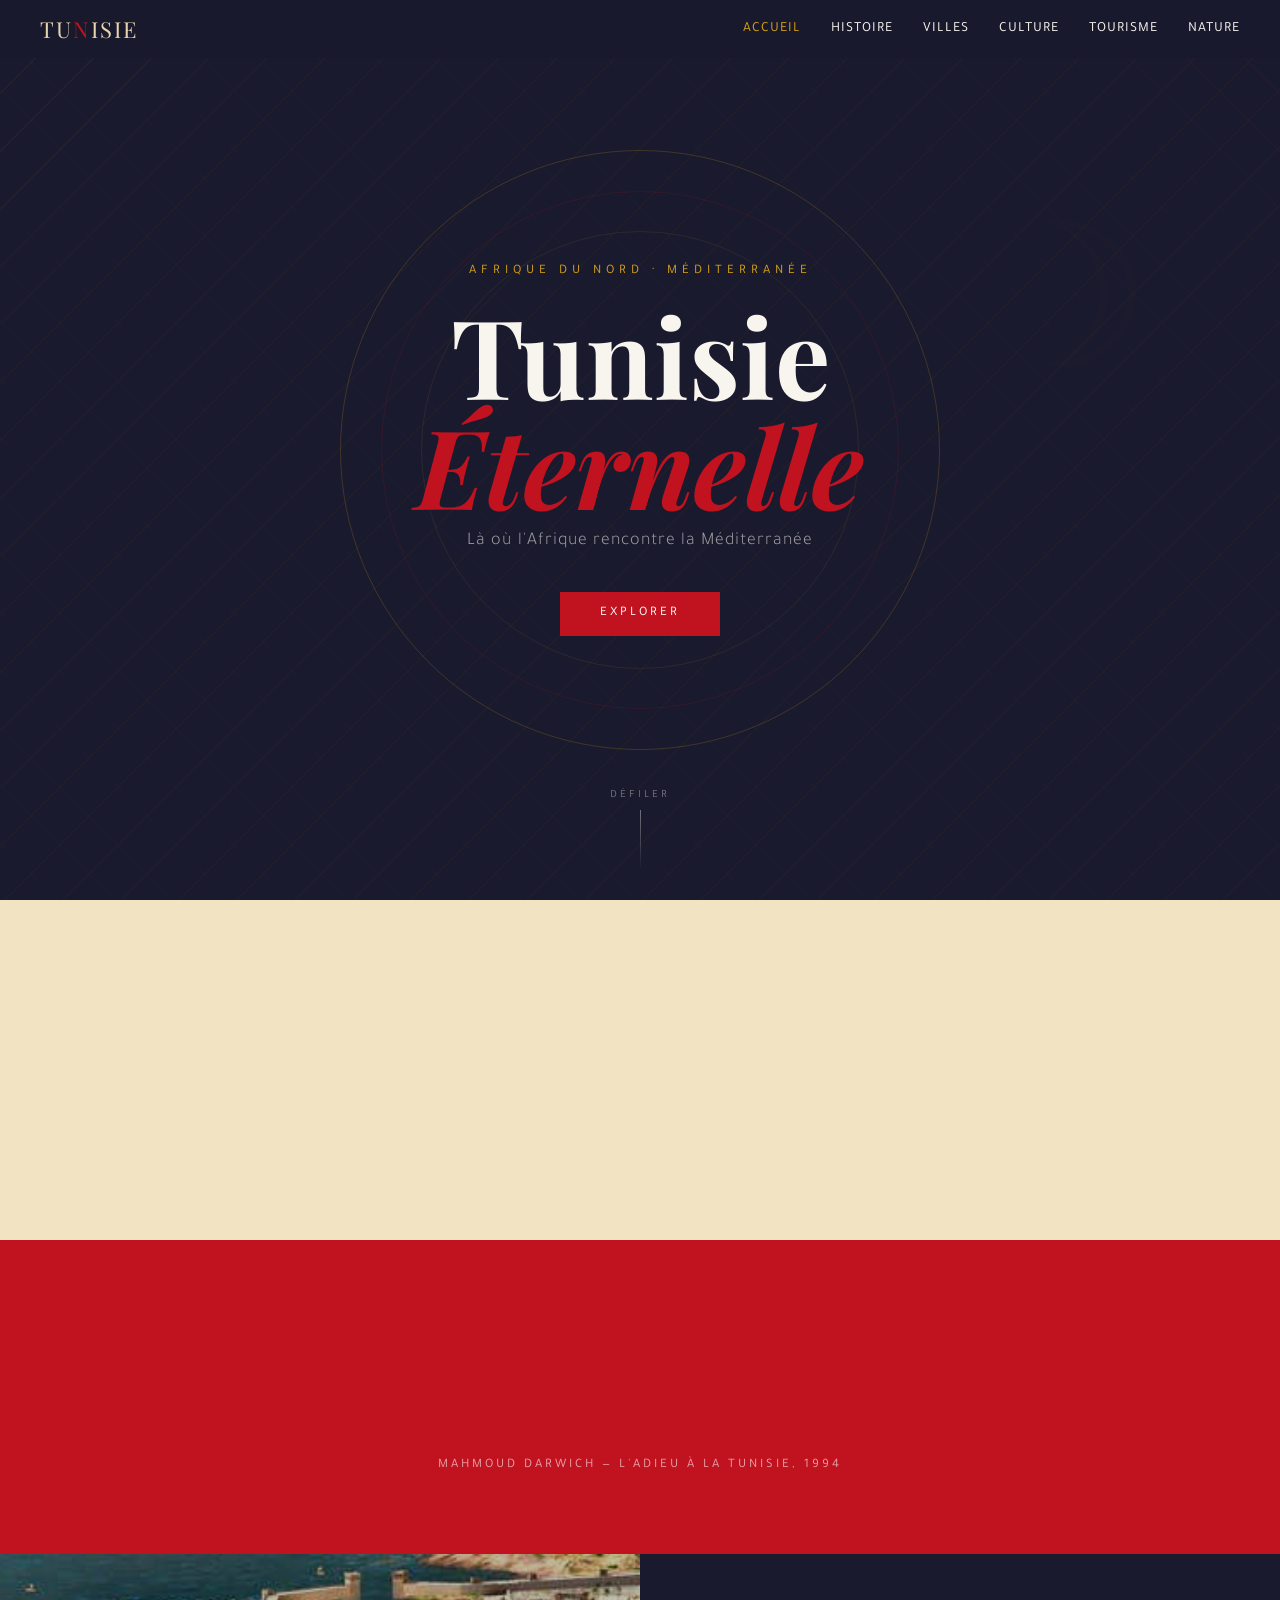
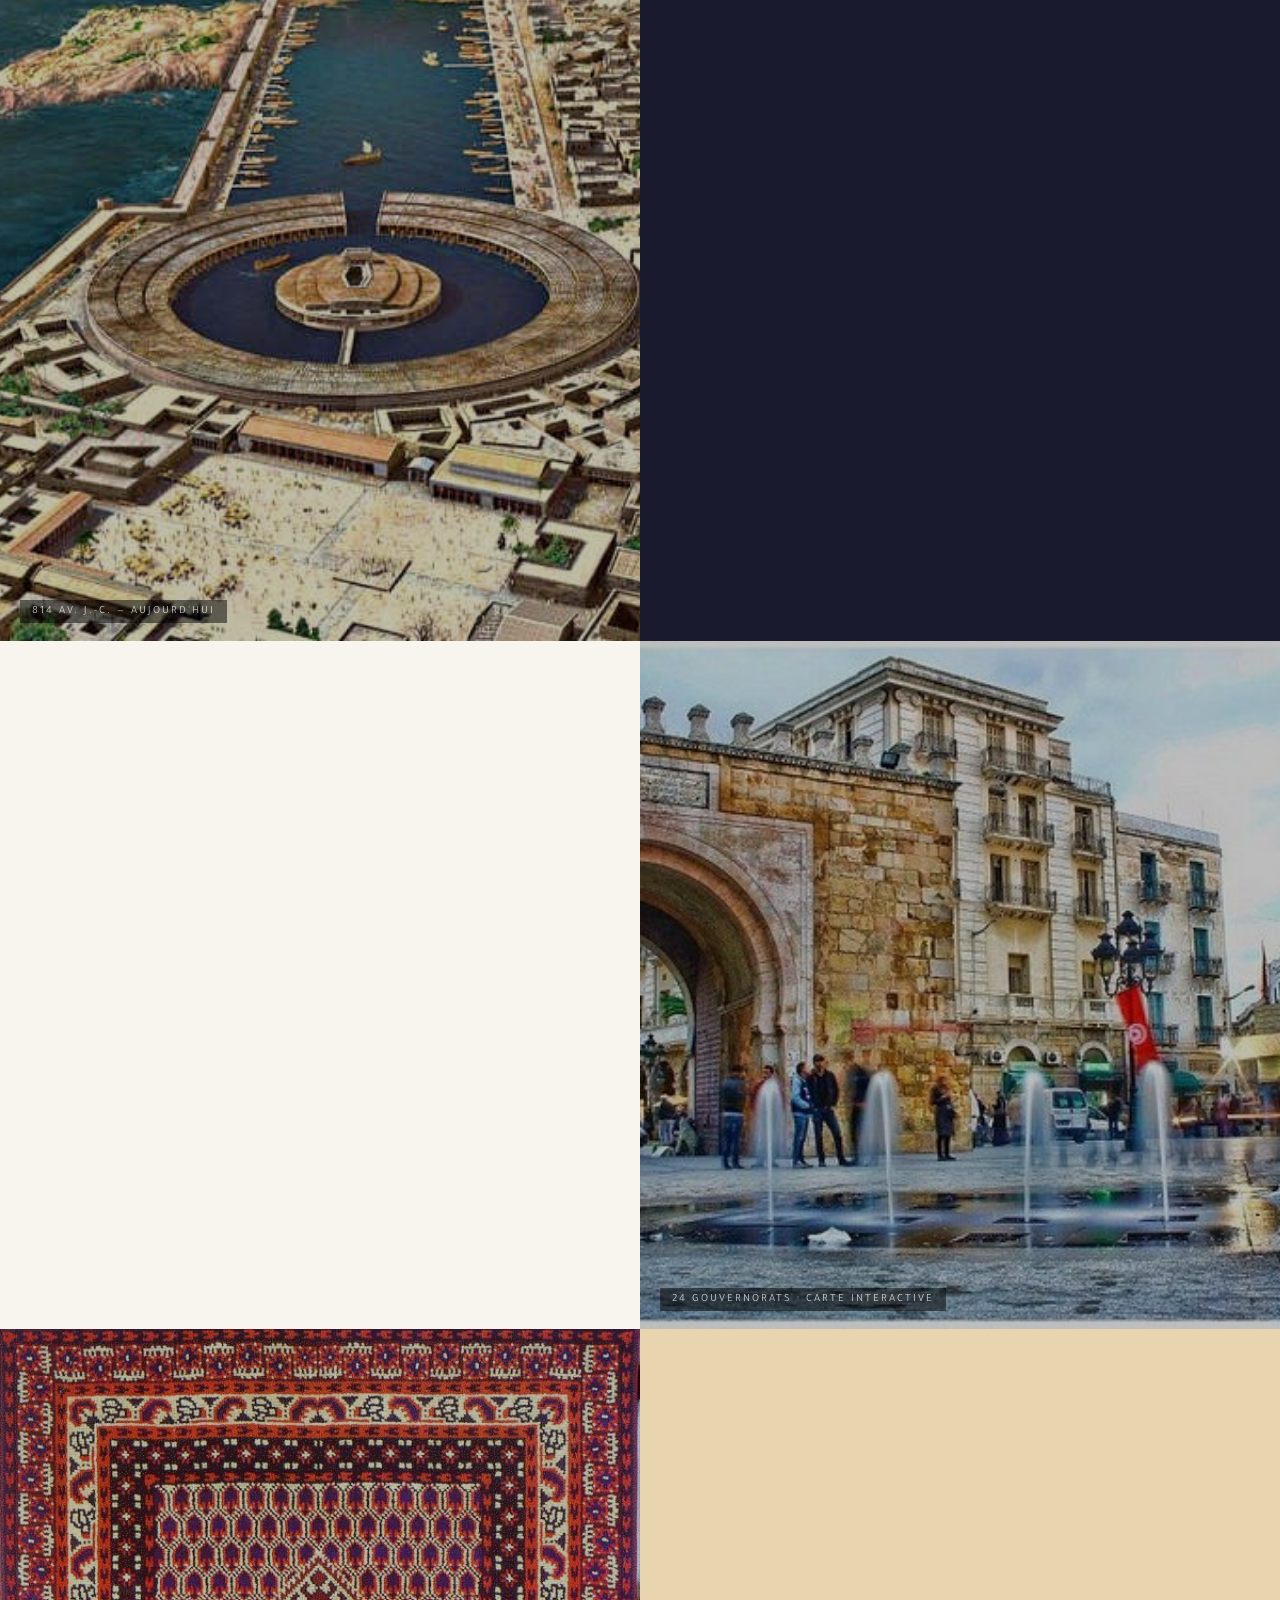
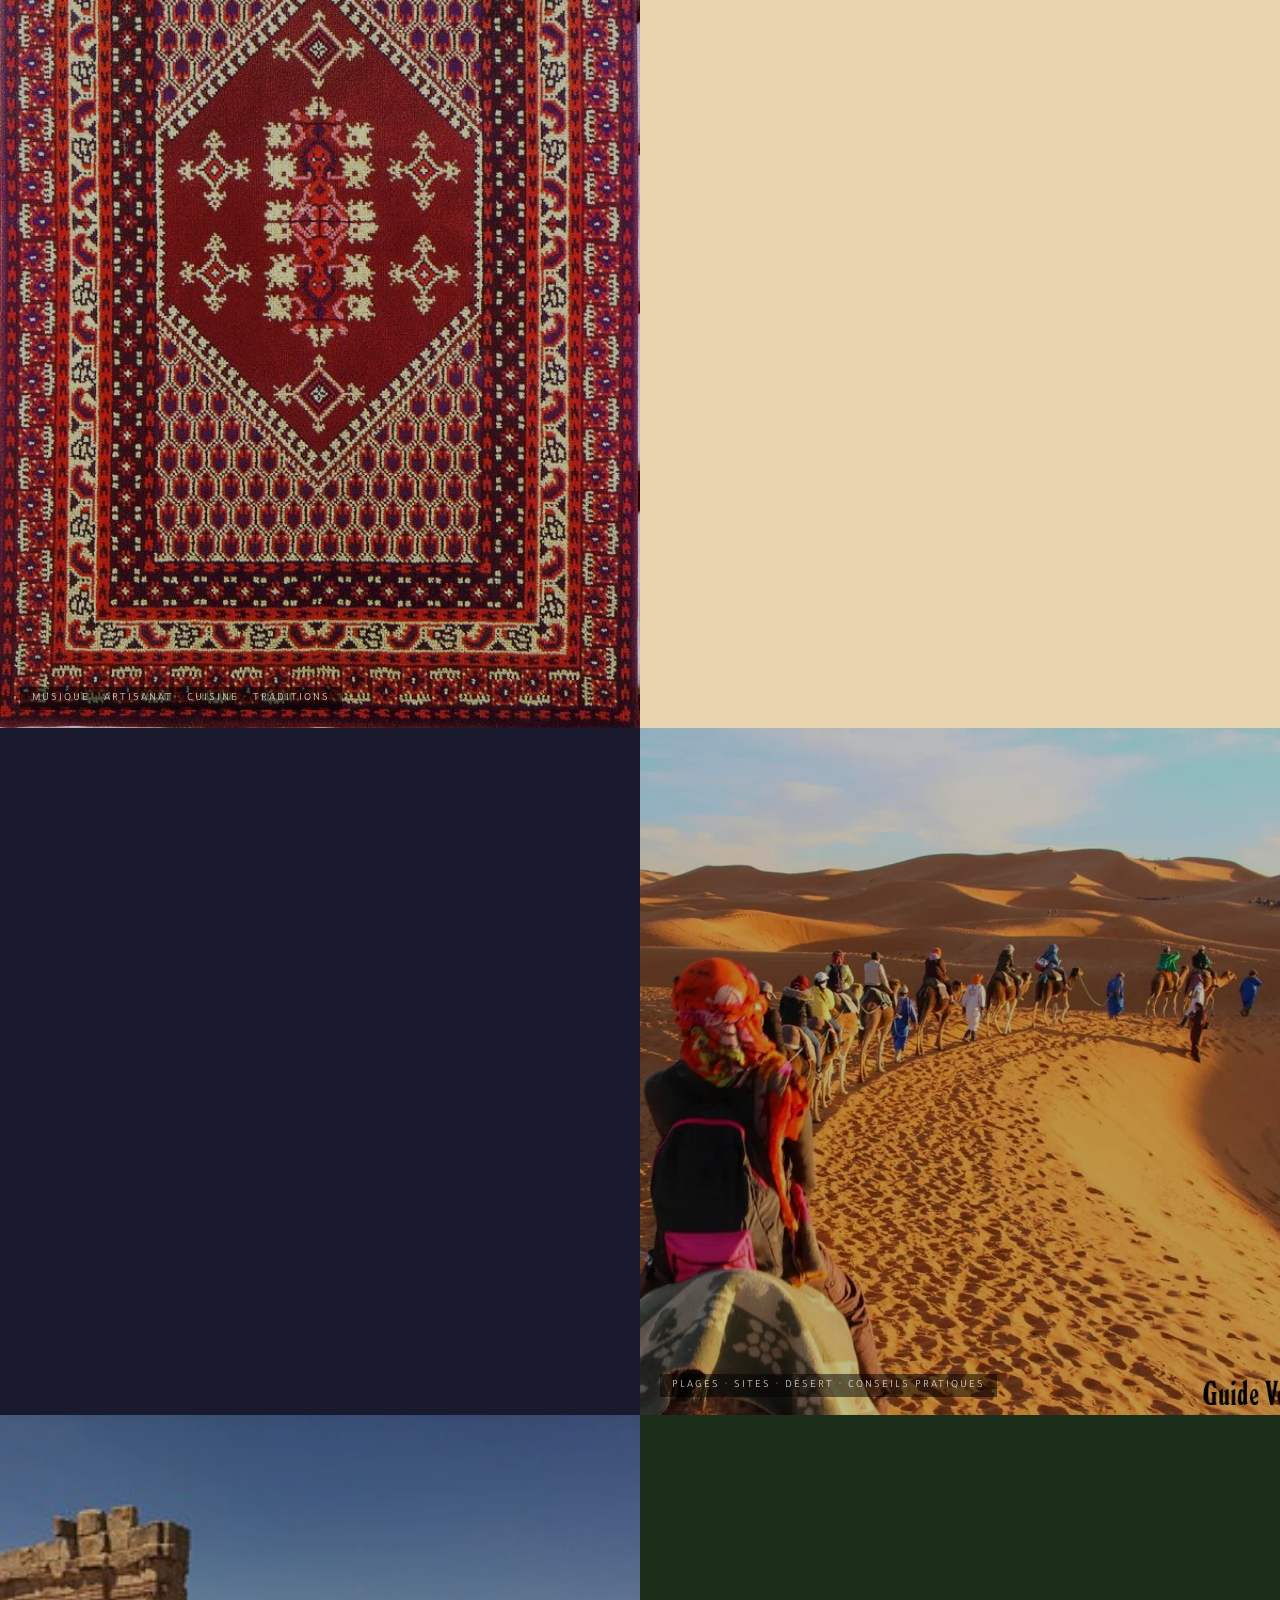
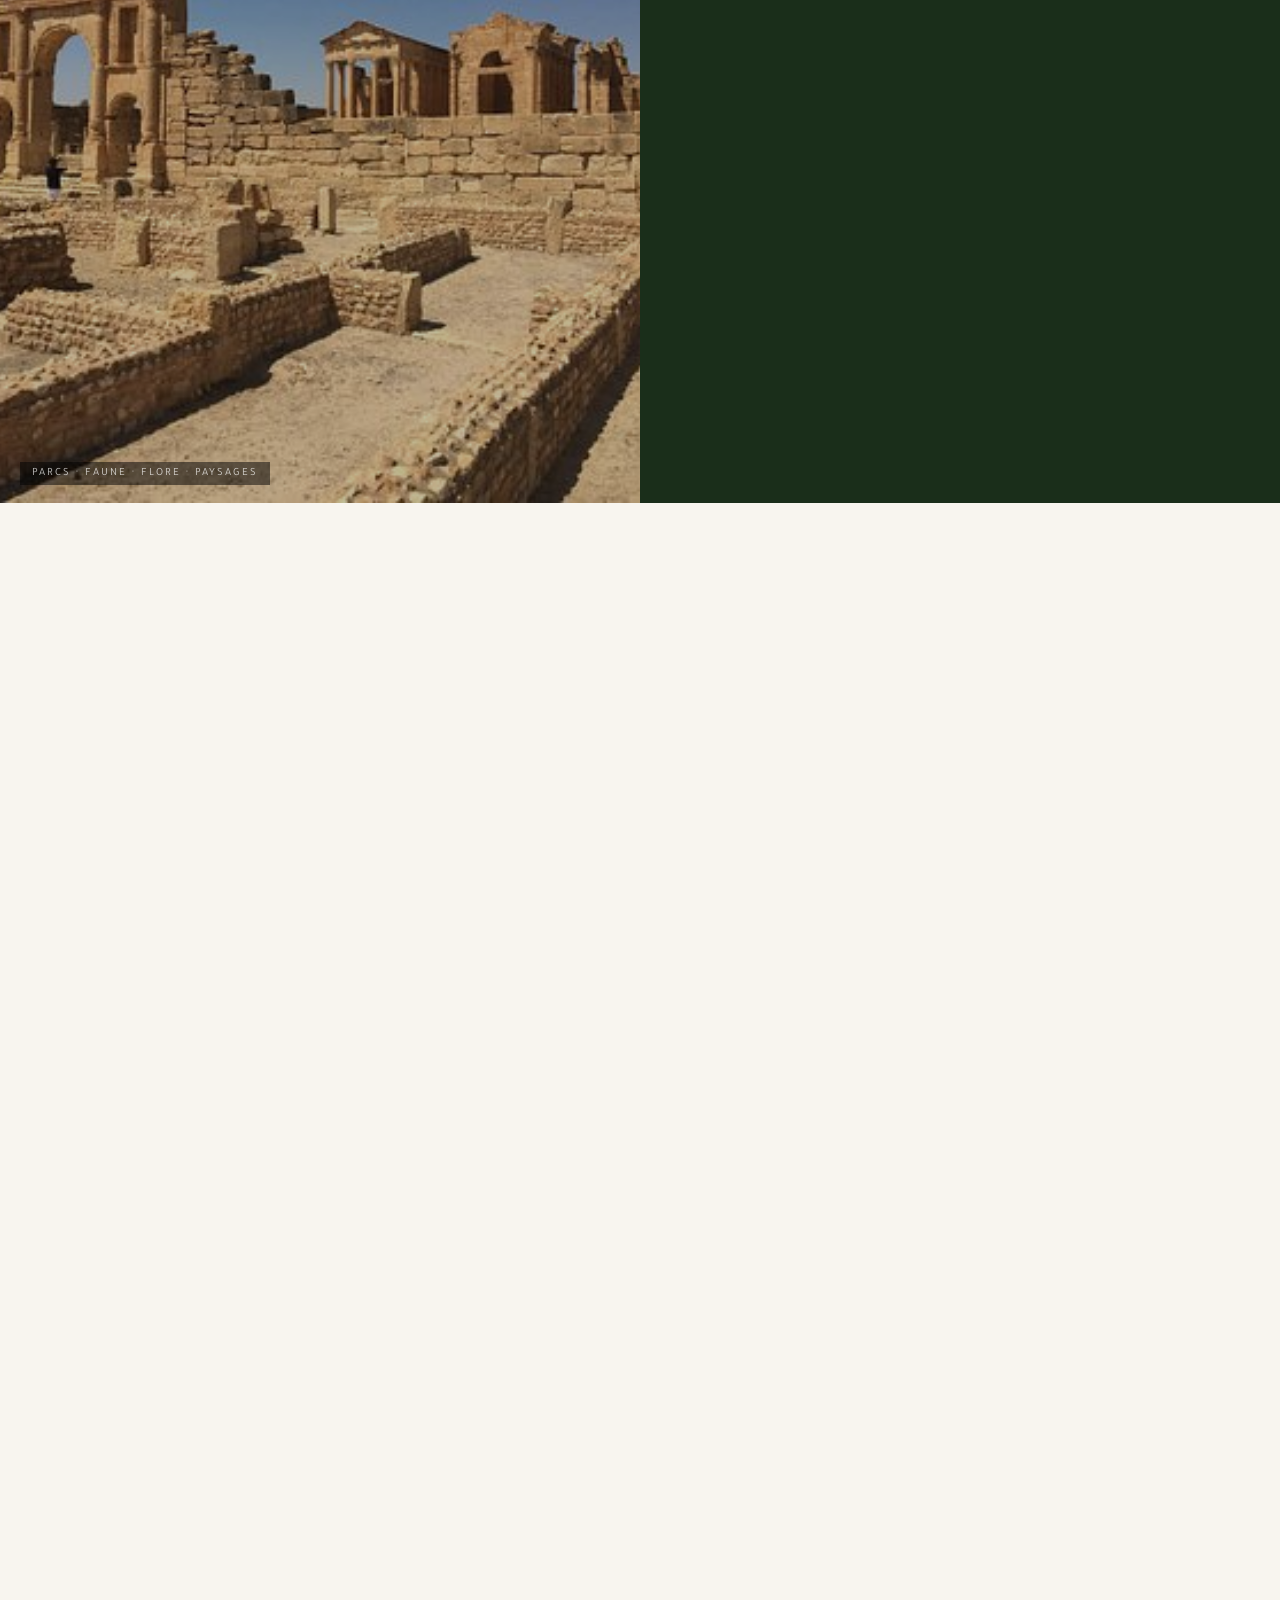
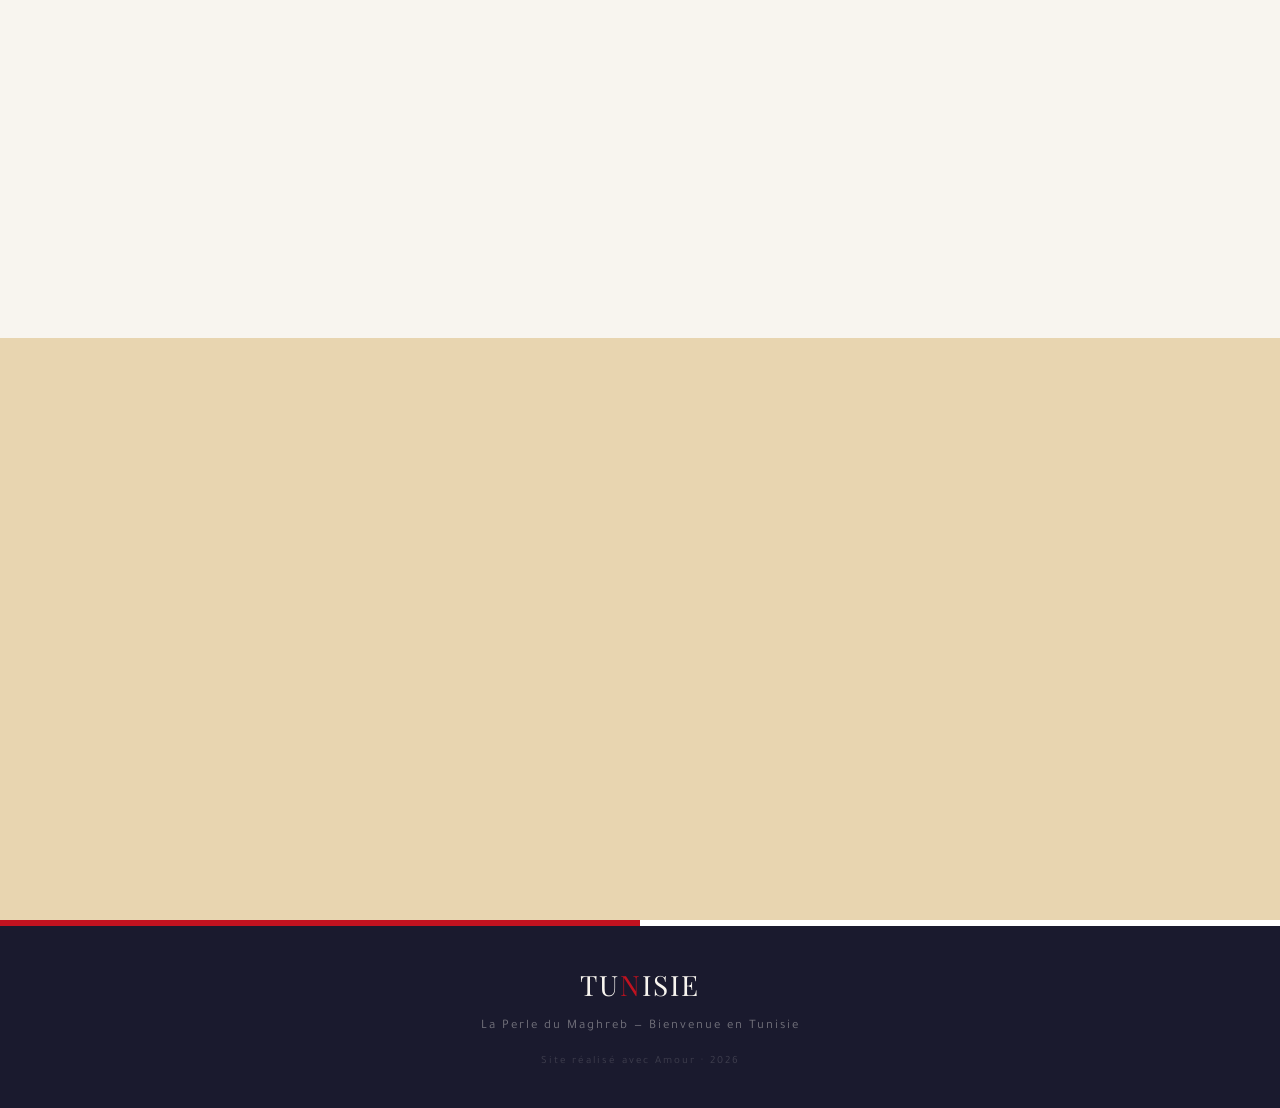
==== commit 8d85714a: "second commit" ====
--- a/index.html
+++ b/index.html
@@ -5,15 +5,9 @@
   <meta name="viewport" content="width=device-width, initial-scale=1.0"/>
   <title>Tunisie — Découvrez la Perle du Maghreb</title>
   <link rel="icon" type="image/png" href="images/favicon.ico"/>
-
-  <!-- leaflet pour la carte interactive -->
   <link rel="stylesheet" href="https://unpkg.com/leaflet@1.9.4/dist/leaflet.css"/>
   <script src="https://unpkg.com/leaflet@1.9.4/dist/leaflet.js"></script>
-
-  <!-- les polices google fonts, jai trouvé ca sur youtube -->
   <link href="https://fonts.googleapis.com/css2?family=Playfair+Display:ital,wght@0,400;0,700;1,400&family=Tajawal:wght@300;400;700&display=swap" rel="stylesheet"/>
-
-  <!-- mon fichier css -->
   <link rel="stylesheet" href="style.css"/>
 </head>
 <body>
@@ -25,11 +19,12 @@
 <nav>
   <div class="logo">TU<span>N</span>ISIE</div>
   <ul>
-    <li><a href="#destinations">Destinations</a></li>
-    <li><a href="#cuisine">Cuisine</a></li>
-    <li><a href="#culture">Culture</a></li>
-    <li><a href="#carte">Carte</a></li>
-    <li><a href="#hymne">Hymne</a></li>
+    <li><a href="index.html" style="color: var(--or);">Accueil</a></li>
+    <li><a href="histoire.html">Histoire</a></li>
+    <li><a href="villes.html">Villes</a></li>
+    <li><a href="culture.html">Culture</a></li>
+    <li><a href="tourisme.html">Tourisme</a></li>
+    <li><a href="nature.html">Nature</a></li>
   </ul>
 </nav>
 
@@ -49,7 +44,7 @@
       <span>Éternelle</span>
     </h1>
     <p class="hero-sub">Là où l'Afrique rencontre la Méditerranée</p>
-    <a href="#destinations" class="hero-btn">Explorer</a>
+    <a href="#rubriques" class="hero-btn">Explorer</a>
   </div>
 
   <div class="scroll-hint">
@@ -80,68 +75,6 @@
     <div class="fact-label">habitants</div>
   </div>
 </div>
-
-
-<!-- ======================== -->
-<!--   SECTION DESTINATIONS   -->
-<!-- ======================== -->
-<section class="destinations" id="destinations">
-
-  <div class="dest-header fade-in">
-    <div>
-      <p class="section-label">Destinations</p>
-      <h2 class="section-title">Les lieux<br/>incontournables</h2>
-    </div>
-    <p class="section-desc" style="max-width: 280px; font-size: 15px;">
-      De la mer turquoise aux dunes dorées du Sahara, la Tunisie offre des paysages d'une diversité exceptionnelle.
-    </p>
-  </div>
-
-  <div class="dest-grid fade-in">
-
-    <!-- carte grande (2 lignes) -->
-    <div class="dest-card" onclick="ouvrirPopup('sidi-bou')" style="background-image: url('images/sidi-bou-said.webp'); background-size: cover; background-position: center;">
-      <div class="dest-card-deco">✦</div>
-      <div class="dest-card-info">
-        <p class="dest-card-name">Sidi Bou Saïd</p>
-        <p class="dest-card-tag">Village bleu et blanc · Patrimoine</p>
-      </div>
-    </div>
-
-    <div class="dest-card" onclick="ouvrirPopup('carthage')" style="background-image: url('images/carthage.webp'); background-size: cover; background-position: center;">
-      <div class="dest-card-deco">⬡</div>
-      <div class="dest-card-info">
-        <p class="dest-card-name">Carthage</p>
-        <p class="dest-card-tag">Antiquité · UNESCO</p>
-      </div>
-    </div>
-
-    <div class="dest-card" onclick="ouvrirPopup('sahara')" style="background-image: url('images/sahara.webp'); background-size: cover; background-position: center;">
-      <div class="dest-card-deco">☀</div>
-      <div class="dest-card-info">
-        <p class="dest-card-name">Sahara</p>
-        <p class="dest-card-tag">Désert · Aventure</p>
-      </div>
-    </div>
-
-    <div class="dest-card" onclick="ouvrirPopup('djerba')" style="background-image: url('images/djerba.webp'); background-size: cover; background-position: center;">
-      <div class="dest-card-deco">⚓</div>
-      <div class="dest-card-info">
-        <p class="dest-card-name">Djerba</p>
-        <p class="dest-card-tag">Île · Plages</p>
-      </div>
-    </div>
-
-    <div class="dest-card" onclick="ouvrirPopup('kairouan')" style="background-image: url('images/kairouan.webp'); background-size: cover; background-position: center;">
-      <div class="dest-card-deco">☽</div>
-      <div class="dest-card-info">
-        <p class="dest-card-name">Kairouan</p>
-        <p class="dest-card-tag">Ville sainte · Mosquée</p>
-      </div>
-    </div>
-
-  </div>
-</section>
 
 
 <!-- ==================== -->
@@ -155,106 +88,216 @@
 </div>
 
 
-<!-- ===================== -->
-<!--   SECTION CUISINE     -->
-<!-- ===================== -->
-<section class="cuisine" id="cuisine">
-  <div class="cuisine-layout">
-
-    <div class="fade-in">
-      <p class="section-label">Gastronomie</p>
-      <h2 class="section-title">Une cuisine<br/>aux mille saveurs</h2>
-      <p class="section-desc">
-        La cuisine tunisienne est un mariage audacieux d'épices, d'herbes aromatiques et de produits frais de la Méditerranée. Relevée, généreuse et authentique.
-      </p>
-      <br/>
-      <p style="font-size: 15px; color: #777; line-height: 1.8;">
-        Le harissa, cette pâte de piment rouge légendaire, se retrouve partout — elle est l'âme de la cuisine tunisienne. Associée à l'huile d'olive locale, aux olives, au thon et aux épices berbères, elle crée des saveurs uniques au monde.
-      </p>
-    </div>
-
-    <div class="plats-grid fade-in">
-      <div class="plat-card">
-        <div class="plat-photo" style="background-image: url('images/lablabi.webp');"></div>
-        <div class="plat-texte">
-          <p class="plat-nom">Lablabi</p>
-          <p class="plat-desc">Soupe de pois chiches au thon, harissa et épices</p>
-        </div>
-      </div>
-      <div class="plat-card">
-        <div class="plat-photo" style="background-image: url('images/couscous.webp');"></div>
-        <div class="plat-texte">
-          <p class="plat-nom">Couscous à l'agneau</p>
-          <p class="plat-desc">Le plat emblématique du vendredi, mijoté avec légumes et pois chiches</p>
-        </div>
-      </div>
-      <div class="plat-card">
-        <div class="plat-photo" style="background-image: url('images/macaroni.webp');"></div>
-        <div class="plat-texte">
-          <p class="plat-nom">Macaroni tunisien</p>
-          <p class="plat-desc">Pâtes en sauce tomate épicée avec viande et légumes</p>
-        </div>
-      </div>
-      <div class="plat-card">
-        <div class="plat-photo" style="background-image: url('images/molokhia.webp');"></div>
-        <div class="plat-texte">
-          <p class="plat-nom">Molokhia</p>
-          <p class="plat-desc">Ragoût de corète potagère mijotée à la viande, servi en tajine</p>
-        </div>
-      </div>
-    </div>
-
-  </div>
-</section>
-
-
-<!-- ===================== -->
-<!--   SECTION CULTURE     -->
-<!-- ===================== -->
-<section class="culture" id="culture">
-
-  <p class="section-label">Culture & Identité</p>
-  <h2 class="section-title culture-title">L'âme tunisienne</h2>
-
-  <div class="culture-list">
-    <div class="culture-item fade-in">
-      <div class="culture-num">01</div>
-      <h3 class="culture-item-title">La médina</h3>
-      <p class="culture-item-text">Les médinas de Tunis, Sfax et Sousse sont des labyrinthes vivants classés UNESCO. Souks, artisans, parfums d'épices — un voyage dans le temps.</p>
-    </div>
-    <div class="culture-item fade-in">
-      <div class="culture-num">02</div>
-      <h3 class="culture-item-title">La mosaïque</h3>
-      <p class="culture-item-text">Le musée du Bardo abrite la plus grande collection de mosaïques romaines au monde. Carthage a laissé un héritage artistique exceptionnel.</p>
-    </div>
-    <div class="culture-item fade-in">
-      <div class="culture-num">03</div>
-      <h3 class="culture-item-title">La musique</h3>
-      <p class="culture-item-text">La Malouf, musique andalouse héritée du Moyen Âge, côtoie le raï moderne. Chaque région a sa propre tradition musicale et ses rythmes.</p>
-    </div>
-    <div class="culture-item fade-in">
-      <div class="culture-num">04</div>
-      <h3 class="culture-item-title">L'artisanat</h3>
-      <p class="culture-item-text">Tapis berbères de Kairouan, poteries de Nabeul, broderies de Tunis — un savoir-faire transmis de génération en génération depuis des siècles.</p>
-    </div>
-    <div class="culture-item fade-in">
-      <div class="culture-num">05</div>
-      <h3 class="culture-item-title">Le thé à la menthe</h3>
-      <p class="culture-item-text">Boire un thé en Tunisie est un rituel social. On le sert brûlant, sucré, avec des pignons de pin. Refuser est impoli — l'hospitalité est sacrée.</p>
-    </div>
-    <div class="culture-item fade-in">
-      <div class="culture-num">06</div>
-      <h3 class="culture-item-title">Les fêtes</h3>
-      <p class="culture-item-text">Du festival de Carthage à l'Aïd, les Tunisiens savent célébrer. Les rues s'animent, les familles se réunissent et la joie est communicative.</p>
-    </div>
-  </div>
-
-</section>
-
-
-<!-- ===================== -->
-<!--   SECTION CARTE       -->
-<!-- ===================== -->
+<!-- ========================== -->
+<!--   RUBRIQUES / PAGES        -->
+<!-- ========================== -->
+<div id="rubriques">
+
+  <!-- ===================== -->
+  <!-- RUBRIQUE HISTOIRE      -->
+  <!-- ===================== -->
+  <section class="rubrique rubrique-sombre" id="histoire">
+    <div class="rubrique-layout">
+
+      <div class="rubrique-visuel">
+        <img src="images/histoire/carthage.jpg" alt="Histoire de la Tunisie" class="rubrique-img"/>
+        <div class="rubrique-img-overlay">
+          <span class="rubrique-img-label">814 av. J.-C. — Aujourd'hui</span>
+        </div>
+      </div>
+
+      <div class="rubrique-contenu fade-in">
+        <p class="section-label">Histoire</p>
+        <h2 class="rubrique-titre">3000 ans de<br/>civilisations</h2>
+        <p class="rubrique-desc">
+          De Carthage à la révolution de 2011, la Tunisie a été le carrefour de toutes les grandes civilisations méditerranéennes. Punique, romaine, arabe, ottomane, française — chaque époque a laissé une empreinte indélébile.
+        </p>
+        <div class="rubrique-points">
+          <div class="rubrique-point">
+            <span class="rubrique-point-titre">Carthage</span>
+            <span class="rubrique-point-desc">L'empire punique qui défia Rome pendant 3 siècles</span>
+          </div>
+          <div class="rubrique-point">
+            <span class="rubrique-point-titre">L'Africa Romana</span>
+            <span class="rubrique-point-desc">Grenier de l'Empire, 600 ans de prospérité romaine</span>
+          </div>
+          <div class="rubrique-point">
+            <span class="rubrique-point-titre">Indépendance 1956</span>
+            <span class="rubrique-point-desc">75 ans de résistance au protectorat français</span>
+          </div>
+        </div>
+        <a href="histoire.html" class="rubrique-btn">Découvrir l'histoire</a>
+      </div>
+
+    </div>
+  </section>
+
+
+  <!-- ===================== -->
+  <!-- RUBRIQUE VILLES        -->
+  <!-- ===================== -->
+  <section class="rubrique rubrique-clair" id="villes">
+    <div class="rubrique-layout rubrique-layout-inverse">
+
+      <div class="rubrique-contenu fade-in">
+        <p class="section-label">Villes</p>
+        <h2 class="rubrique-titre rubrique-titre-sombre">24 gouvernorats<br/>à explorer</h2>
+        <p class="rubrique-desc rubrique-desc-sombre">
+          De la capitale animée de Tunis aux villages troglodytes de Matmata, des plages de Djerba aux portes du Sahara à Douz — chaque ville tunisienne est un monde à part entière avec son histoire et ses trésors.
+        </p>
+        <div class="rubrique-points rubrique-points-sombre">
+          <div class="rubrique-point">
+            <span class="rubrique-point-titre">Tunis</span>
+            <span class="rubrique-point-desc">Capitale millénaire, médina classée UNESCO</span>
+          </div>
+          <div class="rubrique-point">
+            <span class="rubrique-point-titre">Djerba</span>
+            <span class="rubrique-point-desc">La plus grande île d'Afrique du Nord</span>
+          </div>
+          <div class="rubrique-point">
+            <span class="rubrique-point-titre">Tataouine</span>
+            <span class="rubrique-point-desc">Les ksour berbères, inspiration de Star Wars</span>
+          </div>
+        </div>
+        <a href="villes.html" class="rubrique-btn rubrique-btn-sombre">Découvrir les villes</a>
+      </div>
+
+      <div class="rubrique-visuel">
+        <img src="images/villes/tunis.jpg" alt="Villes de Tunisie" class="rubrique-img"/>
+        <div class="rubrique-img-overlay">
+          <span class="rubrique-img-label">24 gouvernorats · Carte interactive</span>
+        </div>
+      </div>
+
+    </div>
+  </section>
+
+
+  <!-- ===================== -->
+  <!-- RUBRIQUE CULTURE       -->
+  <!-- ===================== -->
+  <section class="rubrique rubrique-sable" id="culture">
+    <div class="rubrique-layout">
+
+      <div class="rubrique-visuel">
+        <img src="images/artisanat/tapis.jpg" alt="Culture tunisienne" class="rubrique-img"/>
+        <div class="rubrique-img-overlay">
+          <span class="rubrique-img-label">Musique · Artisanat · Cuisine · Traditions</span>
+        </div>
+      </div>
+
+      <div class="rubrique-contenu fade-in">
+        <p class="section-label">Culture</p>
+        <h2 class="rubrique-titre rubrique-titre-sombre">L'âme<br/>tunisienne</h2>
+        <p class="rubrique-desc rubrique-desc-sombre">
+          Un métissage unique de traditions berbères, arabes, andalouses et méditerranéennes. Musique malouf, artisanat millénaire, gastronomie épicée et hospitalité légendaire — la culture tunisienne est vivante et généreuse.
+        </p>
+        <div class="rubrique-points rubrique-points-sombre">
+          <div class="rubrique-point">
+            <span class="rubrique-point-titre">Gastronomie</span>
+            <span class="rubrique-point-desc">Harissa, couscous, brik — des saveurs uniques au monde</span>
+          </div>
+          <div class="rubrique-point">
+            <span class="rubrique-point-titre">Artisanat</span>
+            <span class="rubrique-point-desc">Tapis de Kairouan, céramique de Nabeul, chéchia</span>
+          </div>
+          <div class="rubrique-point">
+            <span class="rubrique-point-titre">Musique</span>
+            <span class="rubrique-point-desc">Malouf andalou, stambali berbère, mezoued festif</span>
+          </div>
+        </div>
+        <a href="culture.html" class="rubrique-btn rubrique-btn-sombre">Découvrir la culture</a>
+      </div>
+
+    </div>
+  </section>
+
+
+  <!-- ===================== -->
+  <!-- RUBRIQUE TOURISME      -->
+  <!-- ===================== -->
+  <section class="rubrique rubrique-sombre" id="tourisme">
+    <div class="rubrique-layout rubrique-layout-inverse">
+
+      <div class="rubrique-contenu fade-in">
+        <p class="section-label">Tourisme</p>
+        <h2 class="rubrique-titre">Voyager en<br/>Tunisie</h2>
+        <p class="rubrique-desc">
+          Plages méditerranéennes, sites archéologiques millénaires, excursions dans le Sahara — la Tunisie concentre une diversité extraordinaire sur un territoire accessible. Guide complet pour préparer votre voyage.
+        </p>
+        <div class="rubrique-points">
+          <div class="rubrique-point">
+            <span class="rubrique-point-titre">Sites UNESCO</span>
+            <span class="rubrique-point-desc">8 sites classés dont Carthage, Dougga et Kairouan</span>
+          </div>
+          <div class="rubrique-point">
+            <span class="rubrique-point-titre">Plages</span>
+            <span class="rubrique-point-desc">1300 km de côtes méditerranéennes et de sable blanc</span>
+          </div>
+          <div class="rubrique-point">
+            <span class="rubrique-point-titre">Désert</span>
+            <span class="rubrique-point-desc">Nuits sous les étoiles, dunes et oasis au Sahara</span>
+          </div>
+        </div>
+        <a href="tourisme.html" class="rubrique-btn">Découvrir le tourisme</a>
+      </div>
+
+      <div class="rubrique-visuel">
+        <img src="images/villes/douz.webp" alt="Tourisme en Tunisie" class="rubrique-img"/>
+        <div class="rubrique-img-overlay">
+          <span class="rubrique-img-label">Plages · Sites · Désert · Conseils pratiques</span>
+        </div>
+      </div>
+
+    </div>
+  </section>
+
+
+  <!-- ===================== -->
+  <!-- RUBRIQUE NATURE        -->
+  <!-- ===================== -->
+  <section class="rubrique rubrique-nature" id="nature">
+    <div class="rubrique-layout">
+
+      <div class="rubrique-visuel">
+        <img src="images/villes/kasserine.jpg" alt="Nature tunisienne" class="rubrique-img"/>
+        <div class="rubrique-img-overlay">
+          <span class="rubrique-img-label">Parcs · Faune · Flore · Paysages</span>
+        </div>
+      </div>
+
+      <div class="rubrique-contenu fade-in">
+        <p class="section-label">Nature</p>
+        <h2 class="rubrique-titre">Entre mer<br/>et désert</h2>
+        <p class="rubrique-desc">
+          De la forêt de chênes-lièges de Feija aux dunes infinies du Sahara, du lac Ichkeul habité par des milliers de flamants roses au point culminant du Djebel Chambi — la nature tunisienne est d'une diversité saisissante.
+        </p>
+        <div class="rubrique-points">
+          <div class="rubrique-point">
+            <span class="rubrique-point-titre">Lac Ichkeul</span>
+            <span class="rubrique-point-desc">Site Ramsar, flamants roses et canards migrateurs</span>
+          </div>
+          <div class="rubrique-point">
+            <span class="rubrique-point-titre">Djebel Chambi</span>
+            <span class="rubrique-point-desc">Point culminant de Tunisie à 1544 mètres d'altitude</span>
+          </div>
+          <div class="rubrique-point">
+            <span class="rubrique-point-titre">Chott el Jerid</span>
+            <span class="rubrique-point-desc">Le plus grand lac salé d'Afrique du Nord</span>
+          </div>
+        </div>
+        <a href="nature.html" class="rubrique-btn">Découvrir la nature</a>
+      </div>
+
+    </div>
+  </section>
+
+</div><!-- fin rubriques -->
+
+
+<!-- ========================== -->
+<!--   SECTION CARTE            -->
+<!-- ========================== -->
 <section class="carte-section-new" id="carte">
   <div class="carte-header fade-in">
     <p class="section-label">Géographie</p>
@@ -263,141 +306,14 @@
   </div>
   <div id="map"></div>
 </section>
-<!-- ========================== -->
-<!--   SECTION PERSONNAGES      -->
-<!-- ========================== -->
-<section class="personnages-section" id="personnages">
-
-  <div class="fade-in">
-    <p class="section-label">Figures Historiques</p>
-    <h2 class="section-title">Ceux qui ont marqué<br/>la Tunisie</h2>
-  </div>
-
-  <!-- le carousel -->
-  <div class="carousel-wrap fade-in">
-
-    <!-- bouton gauche -->
-    <button class="carousel-btn gauche" onclick="slideCarousel(-1)">&#8592;</button>
-
-    <!-- la piste qui défile -->
-    <div class="carousel-fenetre">
-      <div class="carousel-piste" id="carousel-piste">
-
-        <!-- Ibn Khaldoun -->
-        <div class="perso-card">
-          <div class="perso-img-wrap">
-            <img src="images/personnages/ibn-khaldoun.jpg" alt="Ibn Khaldoun"/>
-            <div class="perso-epoque">1332 — 1406</div>
-          </div>
-          <div class="perso-info">
-            <p class="perso-domaine">Philosophie · Histoire · Sociologie</p>
-            <h3 class="perso-nom">Ibn Khaldoun</h3>
-            <p class="perso-desc">
-              Né à Tunis en 1332, Ibn Khaldoun est considéré comme le père de la sociologie et de l'historiographie moderne. Son œuvre majeure, la Muqaddima, a révolutionné la façon d'analyser l'histoire et les sociétés humaines. Un génie en avance de plusieurs siècles sur son temps.
-            </p>
-            <div class="perso-citation">
-              "L'histoire est une science qui nous fait connaître la société humaine."
-            </div>
-          </div>
-        </div>
-
-        <!-- Abou el Kacem Chebbi -->
-        <div class="perso-card">
-          <div class="perso-img-wrap">
-            <img src="images/personnages/chebbi.jpg" alt="Abou el Kacem Chebbi"/>
-            <div class="perso-epoque">1909 — 1934</div>
-          </div>
-          <div class="perso-info">
-            <p class="perso-domaine">Poésie · Littérature</p>
-            <h3 class="perso-nom">Abou el Kacem Chebbi</h3>
-            <p class="perso-desc">
-              Poète romantique tunisien mort à seulement 25 ans, Chebbi est la voix lyrique de la Tunisie. Son vers "Si un jour le peuple aspire à vivre, le destin se doit de répondre" est devenu l'hymne des révolutions arabes. Ses poèmes sont inscrits dans l'hymne national tunisien.
-            </p>
-            <div class="perso-citation">
-              "إذا الشعب يوما أراد الحياة — فلا بد أن يستجيب القدر"
-            </div>
-          </div>
-        </div>
-
-        <!-- Wahida Bechikh -->
-        <div class="perso-card">
-          <div class="perso-img-wrap">
-            <img src="images/personnages/wahida-bechikh.jpg" alt="Wahida Bechikh"/>
-            <div class="perso-epoque">1900 — 1968</div>
-          </div>
-          <div class="perso-info">
-            <p class="perso-domaine">Art · Musique · Cinéma</p>
-            <h3 class="perso-nom">Wahida Bechikh</h3>
-            <p class="perso-desc">
-              Pionnière du théâtre et de la musique tunisienne, Wahida Bechikh a brisé les barrières sociales de son époque pour monter sur scène à une époque où c'était impensable pour une femme. Elle est considérée comme l'une des premières artistes tunisiennes de la scène moderne.
-            </p>
-            <div class="perso-citation">
-              "L'art est le seul langage universel qui traverse toutes les frontières."
-            </div>
-          </div>
-        </div>
-
-        <!-- Tahar Haddad -->
-        <div class="perso-card">
-          <div class="perso-img-wrap">
-            <img src="images/personnages/tahar-haddad.jpg" alt="Tahar Haddad"/>
-            <div class="perso-epoque">1899 — 1935</div>
-          </div>
-          <div class="perso-info">
-            <p class="perso-domaine">Droit · Réforme sociale · Féminisme</p>
-            <h3 class="perso-nom">Tahar Haddad</h3>
-            <p class="perso-desc">
-              Réformateur social visionnaire, Tahar Haddad a publié en 1930 "Notre femme dans la charia et la société", un ouvrage révolutionnaire qui défendait l'émancipation de la femme tunisienne. Rejeté par ses contemporains, il est aujourd'hui célébré comme un héros national.
-            </p>
-            <div class="perso-citation">
-              "La femme est la moitié de la société, et qui néglige la moitié néglige le tout."
-            </div>
-          </div>
-        </div>
-
-        <!-- Farhat Hached -->
-        <div class="perso-card">
-          <div class="perso-img-wrap">
-            <img src="images/personnages/farhat-hached.jpg" alt="Farhat Hached"/>
-            <div class="perso-epoque">1914 — 1952</div>
-          </div>
-          <div class="perso-info">
-            <p class="perso-domaine">Syndicalisme · Résistance · Indépendance</p>
-            <h3 class="perso-nom">Farhat Hached</h3>
-            <p class="perso-desc">
-              Fondateur de l'Union Générale Tunisienne du Travail (UGTT), Farhat Hached a consacré sa vie à la lutte pour l'indépendance tunisienne et les droits des travailleurs. Assassiné en 1952 par l'organisation coloniale "La Main Rouge", il est devenu un martyr et un symbole de la résistance nationale.
-            </p>
-            <div class="perso-citation">
-              "Un peuple qui ne se bat pas pour sa liberté ne mérite pas de vivre libre."
-            </div>
-          </div>
-        </div>
-
-      </div>
-    </div>
-
-    <!-- bouton droite -->
-    <button class="carousel-btn droite" onclick="slideCarousel(1)">&#8594;</button>
-
-  </div>
-
-  <!-- les petits points de navigation -->
-  <div class="carousel-dots" id="carousel-dots">
-    <span class="dot actif" onclick="allerA(0)"></span>
-    <span class="dot" onclick="allerA(1)"></span>
-    <span class="dot" onclick="allerA(2)"></span>
-    <span class="dot" onclick="allerA(3)"></span>
-    <span class="dot" onclick="allerA(4)"></span>
-  </div>
-
-</section>
+
+
 <!-- ===================== -->
 <!--   SECTION HYMNE       -->
 <!-- ===================== -->
 <section class="hymne-section" id="hymne">
   <div class="hymne-layout">
 
-    <!-- gauche : texte + player -->
     <div class="fade-in">
       <p class="section-label">Hymne National</p>
       <h2 class="section-title">Humat Al Hima</h2>
@@ -421,13 +337,14 @@
       </div>
     </div>
 
-    <!-- droite : drapeau gif -->
     <div class="hymne-drapeau fade-in">
       <img src="images/drapeau.gif" alt="Drapeau de la Tunisie"/>
     </div>
 
   </div>
 </section>
+
+
 <!-- ===================== -->
 <!--   SECTION DEVISE      -->
 <!-- ===================== -->
@@ -441,14 +358,13 @@
     <div class="devise-texte">
       <p class="section-label">Devise Nationale</p>
       <h2 class="section-title">Liberté · Ordre · Justice</h2>
-      <p class="devise-sous-titre">حرية، نظام، عدالة</p>
 
       <div class="devise-valeurs">
         <div class="devise-valeur">
           <div class="devise-valeur-num">I</div>
           <div>
             <h3 class="devise-valeur-titre">Liberté</h3>
-            <p class="devise-valeur-desc">La Tunisie, berceau du Printemps arabe en 2011, a inscrit la liberté au cœur de son identité nationale et de sa constitution.</p>
+            <p class="devise-valeur-desc">La Tunisie, berceau du Printemps arabe en 2011, a inscrit la liberté au coeur de son identité nationale et de sa constitution.</p>
           </div>
         </div>
         <div class="devise-valeur">
@@ -472,10 +388,6 @@
 </section>
 
 
-
-
-
-<!-- petite barre drapeau -->
 <div class="flag-stripe"></div>
 
 
@@ -490,38 +402,6 @@
 
 
 <!-- ======================== -->
-<!--   POPUP DESTINATIONS     -->
-<!-- ======================== -->
-<div class="popup-overlay" id="popup-overlay" onclick="fermerPopup()">
-  <div class="popup-box" onclick="event.stopPropagation()">
-    <button class="popup-fermer" onclick="fermerPopup()">✕</button>
-    <div class="popup-img" id="popup-img">
-      <img id="popup-img-tag" src="" alt="photo du lieu"/>
-    </div>
-    <div class="popup-contenu">
-      <p class="popup-label" id="popup-label"></p>
-      <h2 class="popup-titre" id="popup-titre"></h2>
-      <p class="popup-desc" id="popup-desc"></p>
-      <div class="popup-infos">
-        <div class="popup-info-item">
-          <span class="popup-info-label">Meilleure saison</span>
-          <span class="popup-info-val" id="popup-saison"></span>
-        </div>
-        <div class="popup-info-item">
-          <span class="popup-info-label">À voir</span>
-          <span class="popup-info-val" id="popup-avoir"></span>
-        </div>
-        <div class="popup-info-item">
-          <span class="popup-info-label">Durée conseillée</span>
-          <span class="popup-info-val" id="popup-duree"></span>
-        </div>
-      </div>
-    </div>
-  </div>
-</div>
-
-
-<!-- ======================== -->
 <!--   POPUP LYRICS           -->
 <!-- ======================== -->
 <div class="lyrics-overlay" id="lyrics-overlay" onclick="fermerLyrics()">
@@ -532,38 +412,38 @@
 
       <div class="lyrics-bloc">
         <p class="lyrics-refrain">— Refrain —</p>
-        <div class="lyrics-ligne"><span class="lyrics-pronon">Ḥumât al Ḥimâ yâ ḥumât al Ḥimâ</span><span class="lyrics-trad">Ô Défenseurs de la Nation !</span></div>
+        <div class="lyrics-ligne"><span class="lyrics-pronon">Humat al Hima ya humat al Hima</span><span class="lyrics-trad">Ô Défenseurs de la Nation !</span></div>
         <div class="lyrics-ligne"><span class="lyrics-pronon">Halummou halummou li majdi al zaman</span><span class="lyrics-trad">Donnons ses lettres de gloire à notre temps !</span></div>
-        <div class="lyrics-ligne"><span class="lyrics-pronon">Laqad ṣarakhat fî eurouqinâ al dimâ</span><span class="lyrics-trad">Dans nos veines, le sang a tonné :</span></div>
-        <div class="lyrics-ligne"><span class="lyrics-pronon">Namoutu namoutu oua yaḥyâ l'ouaṭan</span><span class="lyrics-trad">« Mourons, Mourons pour que vive la Patrie ! »</span></div>
-        <div class="lyrics-ligne"><span class="lyrics-pronon">Li tadoui al samâouâtu bi raedihâ</span><span class="lyrics-trad">Que le tonnerre résonne dans les cieux</span></div>
-        <div class="lyrics-ligne"><span class="lyrics-pronon">Li tarmi al ṣaouâeiqu nîrânahâ</span><span class="lyrics-trad">Et que les éclairs libèrent leurs flammes !</span></div>
-        <div class="lyrics-ligne"><span class="lyrics-pronon">Ilâ eizzi Tounis ilâ majdihâ</span><span class="lyrics-trad">Pour la gloire et la grandeur de la Tunisie !</span></div>
-        <div class="lyrics-ligne"><span class="lyrics-pronon">Rijâl al bilâdi oua chubbânahâ</span><span class="lyrics-trad">Les hommes et les jeunes du Pays !</span></div>
-        <div class="lyrics-ligne"><span class="lyrics-pronon">Fa lâ eâcha fî Tounis man khânahâ</span><span class="lyrics-trad">Que ne vive point en Tunisie quiconque la trahit.</span></div>
-        <div class="lyrics-ligne"><span class="lyrics-pronon">Oua lâ eâcha man laisa min jundihâ</span><span class="lyrics-trad">Que ne vive point qui ne sert pas dans ses rangs !</span></div>
-        <div class="lyrics-ligne"><span class="lyrics-pronon">Namoutu oua naḥyâ ealâ eahdihâ</span><span class="lyrics-trad">Nous vivons et mourons pour l'engagement,</span></div>
-        <div class="lyrics-ligne"><span class="lyrics-pronon">Ḥayât al kirâmi oua maut l'eiẓâm</span><span class="lyrics-trad">La vie des Augustes ou la mort des Grands !</span></div>
+        <div class="lyrics-ligne"><span class="lyrics-pronon">Laqad sarakhat fi eurouqina al dima</span><span class="lyrics-trad">Dans nos veines, le sang a tonné :</span></div>
+        <div class="lyrics-ligne"><span class="lyrics-pronon">Namoutu namoutu oua yahya l'ouatan</span><span class="lyrics-trad">« Mourons, Mourons pour que vive la Patrie ! »</span></div>
+        <div class="lyrics-ligne"><span class="lyrics-pronon">Li tadoui al samaouatu bi raediha</span><span class="lyrics-trad">Que le tonnerre résonne dans les cieux</span></div>
+        <div class="lyrics-ligne"><span class="lyrics-pronon">Li tarmi al saouaeiqu niraniha</span><span class="lyrics-trad">Et que les éclairs libèrent leurs flammes !</span></div>
+        <div class="lyrics-ligne"><span class="lyrics-pronon">Ila eizzi Tounis ila majdiha</span><span class="lyrics-trad">Pour la gloire et la grandeur de la Tunisie !</span></div>
+        <div class="lyrics-ligne"><span class="lyrics-pronon">Rijal al biladi oua chubaniha</span><span class="lyrics-trad">Les hommes et les jeunes du Pays !</span></div>
+        <div class="lyrics-ligne"><span class="lyrics-pronon">Fa la eacha fi Tounis man khaniha</span><span class="lyrics-trad">Que ne vive point en Tunisie quiconque la trahit.</span></div>
+        <div class="lyrics-ligne"><span class="lyrics-pronon">Oua la eacha man laisa min jundiha</span><span class="lyrics-trad">Que ne vive point qui ne sert pas dans ses rangs !</span></div>
+        <div class="lyrics-ligne"><span class="lyrics-pronon">Namoutu oua nahya eala eahdiha</span><span class="lyrics-trad">Nous vivons et mourons pour l'engagement,</span></div>
+        <div class="lyrics-ligne"><span class="lyrics-pronon">Hayat al kirami oua maut l'eizam</span><span class="lyrics-trad">La vie des Augustes ou la mort des Grands !</span></div>
       </div>
 
       <div class="lyrics-bloc">
         <p class="lyrics-refrain">— Couplet 2 —</p>
-        <div class="lyrics-ligne"><span class="lyrics-pronon">Oua rithnâ al saouâeida bain l'umam</span><span class="lyrics-trad">Parmi les pays, nous avons hérité de la vaillance :</span></div>
-        <div class="lyrics-ligne"><span class="lyrics-pronon">Ṣukhouran ṣukhouran kahazâ al binâ</span><span class="lyrics-trad">Des rocs aussi durs que cette construction !</span></div>
-        <div class="lyrics-ligne"><span class="lyrics-pronon">Saouâeidu yahtazzu fauqahâ l'ealam</span><span class="lyrics-trad">Des membres qui tiennent l'étendard de la nation !</span></div>
-        <div class="lyrics-ligne"><span class="lyrics-pronon">Nubâhî bihi oua yubâhî binâ</span><span class="lyrics-trad">Le drapeau est notre fierté et nous sommes la sienne.</span></div>
-        <div class="lyrics-ligne"><span class="lyrics-pronon">Oua fîhâ kafâ li l'eulâ oua al himam</span><span class="lyrics-trad">Nos bras nous propulseront au faîte de la grandeur,</span></div>
-        <div class="lyrics-ligne"><span class="lyrics-pronon">Oua fîhâ ḍamânun li naili al munâ</span><span class="lyrics-trad">Et seront les garants qui exauceront nos vœux !</span></div>
-        <div class="lyrics-ligne"><span class="lyrics-pronon">Oua fîhâ li aedaï Tounis niqam</span><span class="lyrics-trad">Ils se vengeront des ennemis de la Tunisie,</span></div>
-        <div class="lyrics-ligne"><span class="lyrics-pronon">Oua fîhâ li man sâlamounâ al salâm</span><span class="lyrics-trad">Et étreindront ceux qui nous voulaient la paix.</span></div>
+        <div class="lyrics-ligne"><span class="lyrics-pronon">Oua rithna al saouaeida bain l'umam</span><span class="lyrics-trad">Parmi les pays, nous avons hérité de la vaillance :</span></div>
+        <div class="lyrics-ligne"><span class="lyrics-pronon">Soukhouran soukhouran kahaza al bina</span><span class="lyrics-trad">Des rocs aussi durs que cette construction !</span></div>
+        <div class="lyrics-ligne"><span class="lyrics-pronon">Saouaeidu yahtazzu fauqaha l'ealam</span><span class="lyrics-trad">Des membres qui tiennent l'étendard de la nation !</span></div>
+        <div class="lyrics-ligne"><span class="lyrics-pronon">Nubahi bihi oua yubahi bina</span><span class="lyrics-trad">Le drapeau est notre fierté et nous sommes la sienne.</span></div>
+        <div class="lyrics-ligne"><span class="lyrics-pronon">Oua fiha kafa li l'eula oua al himam</span><span class="lyrics-trad">Nos bras nous propulseront au faîte de la grandeur,</span></div>
+        <div class="lyrics-ligne"><span class="lyrics-pronon">Oua fiha damanun li naili al muna</span><span class="lyrics-trad">Et seront les garants qui exauceront nos voeux !</span></div>
+        <div class="lyrics-ligne"><span class="lyrics-pronon">Oua fiha li aedai Tounis niqam</span><span class="lyrics-trad">Ils se vengeront des ennemis de la Tunisie,</span></div>
+        <div class="lyrics-ligne"><span class="lyrics-pronon">Oua fiha li man salamouna al salam</span><span class="lyrics-trad">Et étreindront ceux qui nous voulaient la paix.</span></div>
       </div>
 
       <div class="lyrics-bloc">
         <p class="lyrics-refrain">— Couplet 3 —</p>
-        <div class="lyrics-ligne"><span class="lyrics-pronon">Idhâ al chaebu yauman arâda al ḥayâh</span><span class="lyrics-trad">Lorsqu'un jour, le peuple aspire à vivre,</span></div>
-        <div class="lyrics-ligne"><span class="lyrics-pronon">Fa lâ budda an yastajîb al qadar</span><span class="lyrics-trad">Le destin se doit de répondre !</span></div>
-        <div class="lyrics-ligne"><span class="lyrics-pronon">Oua lâ budda li al laili an yanjalî</span><span class="lyrics-trad">Les ténèbres se dissiperont !</span></div>
-        <div class="lyrics-ligne"><span class="lyrics-pronon">Oua lâ budda li al qaidi an yankasir</span><span class="lyrics-trad">Et les chaînes se briseront !</span></div>
+        <div class="lyrics-ligne"><span class="lyrics-pronon">Idha al chaebu yauman arada al hayah</span><span class="lyrics-trad">Lorsqu'un jour, le peuple aspire à vivre,</span></div>
+        <div class="lyrics-ligne"><span class="lyrics-pronon">Fa la budda an yastajib al qadar</span><span class="lyrics-trad">Le destin se doit de répondre !</span></div>
+        <div class="lyrics-ligne"><span class="lyrics-pronon">Oua la budda li al laili an yanjali</span><span class="lyrics-trad">Les ténèbres se dissiperont !</span></div>
+        <div class="lyrics-ligne"><span class="lyrics-pronon">Oua la budda li al qaidi an yankasir</span><span class="lyrics-trad">Et les chaînes se briseront !</span></div>
       </div>
 
     </div>
@@ -607,34 +487,7 @@
 <!--   JAVASCRIPT             -->
 <!-- ======================== -->
 <script>
-// =====================
-// CAROUSEL PERSONNAGES
-// =====================
-let indexCarousel = 0;
-const totalCartes = 5; // nombre de personnages
-
-function slideCarousel(direction) {
-  indexCarousel += direction;
-
-  // boucle infinie : si on depasse la fin on revient au debut
-  if (indexCarousel < 0) indexCarousel = totalCartes - 1;
-  if (indexCarousel >= totalCartes) indexCarousel = 0;
-
-  allerA(indexCarousel);
-}
-
-function allerA(index) {
-  indexCarousel = index;
-  const piste = document.getElementById('carousel-piste');
-
-  // on déplace la piste avec translateX
-  piste.style.transform = `translateX(-${index * 100}%)`;
-
-  // on met à jour les petits points
-  document.querySelectorAll('.dot').forEach(function(dot, i) {
-    dot.classList.toggle('actif', i === index);
-  });
-}
+
   // =====================
   // CARTE LEAFLET
   // =====================
@@ -645,231 +498,55 @@
     scrollWheelZoom: false
   });
 
-  L.tileLayer('https://tiles.stadiamaps.com/tiles/alidade_smooth/{z}/{x}/{y}{r}.png', {
-    attribution: '© Stadia Maps © OpenStreetMap',
+  L.tileLayer('https://{s}.tile.openstreetmap.org/{z}/{x}/{y}.png', {
+    attribution: '© OpenStreetMap contributors',
     maxZoom: 18
   }).addTo(map);
 
   const marqueurRouge = L.divIcon({
     className: '',
     html: '<div class="marqueur-ville"></div>',
-    iconSize: [14, 14],
-    iconAnchor: [7, 7]
+    iconSize: [14, 14], iconAnchor: [7, 7]
   });
 
   const marqueurCapitale = L.divIcon({
     className: '',
     html: '<div class="marqueur-ville capitale"></div>',
-    iconSize: [18, 18],
-    iconAnchor: [9, 9]
-  });
-
-  // les 24 gouvernorats de tunisie
+    iconSize: [18, 18], iconAnchor: [9, 9]
+  });
+
   const villes = [
-    {
-      nom: 'Tunis', lat: 36.8190, lng: 10.1658,
-      region: 'Nord — Capitale',
-      desc: 'Capitale et plus grande ville de Tunisie, Tunis est le centre politique, économique et culturel du pays. Sa médina millénaire est classée au patrimoine mondial de l\'UNESCO.',
-      pop: '2,7 millions (Grand Tunis)', reg: 'Gouvernorat de Tunis',
-      voir: 'Médina, Bardo, Avenue Bourguiba',
-      image: 'images/villes/tunis.jpg', capitale: true
-    },
-    {
-      nom: 'Sfax', lat: 34.7406, lng: 10.7603,
-      region: 'Centre-Est',
-      desc: 'Deuxième ville de Tunisie, Sfax est un grand centre industriel et commercial. Elle est réputée pour sa médina bien préservée et son port actif sur la Méditerranée.',
-      pop: '955 000 habitants', reg: 'Gouvernorat de Sfax',
-      voir: 'Médina, Musée de Sfax, Kerkennah',
-      image: 'images/villes/sfax.webp', capitale: false
-    },
-    {
-      nom: 'Sousse', lat: 35.8245, lng: 10.6346,
-      region: 'Centre-Est',
-      desc: 'Surnommée "la Perle du Sahel", Sousse est une ville touristique majeure avec une magnifique médina et une belle corniche.',
-      pop: '674 000 habitants', reg: 'Gouvernorat de Sousse',
-      voir: 'Médina UNESCO, Ribat, Port El Kantaoui',
-      image: 'images/villes/sousse.jpg', capitale: false
-    },
-    {
-      nom: 'Kairouan', lat: 35.6781, lng: 10.0969,
-      region: 'Centre',
-      desc: 'Quatrième ville sainte de l\'Islam, Kairouan abrite la Grande Mosquée Okba, l\'une des plus anciennes mosquées au monde.',
-      pop: '186 000 habitants', reg: 'Gouvernorat de Kairouan',
-      voir: 'Grande Mosquée, Médina, Bassin des Aghlabides',
-      image: 'images/villes/kairouan.webp', capitale: false
-    },
-    {
-      nom: 'Bizerte', lat: 37.2746, lng: 9.8739,
-      region: 'Nord',
-      desc: 'Ville portuaire au nord du pays, Bizerte possède un lac magnifique et un vieux port pittoresque avec des traces de toutes les civilisations.',
-      pop: '142 000 habitants', reg: 'Gouvernorat de Bizerte',
-      voir: 'Vieux port, Fort espagnol, Lac de Bizerte',
-      image: 'images/villes/bizerte.jpg', capitale: false
-    },
-    {
-      nom: 'Gabès', lat: 33.8814, lng: 10.0982,
-      region: 'Sud-Est',
-      desc: 'Gabès est unique en Méditerranée : c\'est la seule oasis maritime au monde. Ses palmiers poussent jusqu\'au bord de la mer.',
-      pop: '152 000 habitants', reg: 'Gouvernorat de Gabès',
-      voir: 'Oasis, Chenini Gabès, Marché aux poissons',
-      image: 'images/villes/gabes.jpg', capitale: false
-    },
-    {
-      nom: 'Nabeul', lat: 36.4513, lng: 10.7357,
-      region: 'Cap Bon',
-      desc: 'Capitale de la céramique et de la poterie tunisienne, Nabeul est réputée pour son marché coloré et ses artisans.',
-      pop: '92 000 habitants', reg: 'Gouvernorat de Nabeul',
-      voir: 'Marché artisanal, Poteries, Plages du Cap Bon',
-      image: 'images/villes/nabeul.jpg', capitale: false
-    },
-    {
-      nom: 'Hammamet', lat: 36.4000, lng: 10.6167,
-      region: 'Cap Bon',
-      desc: 'Station balnéaire emblématique de la Tunisie, Hammamet attire des millions de touristes chaque année avec ses plages de sable blanc.',
-      pop: '87 000 habitants', reg: 'Gouvernorat de Nabeul',
-      voir: 'Médina, Casbah, Plages, Yasmine Hammamet',
-      image: 'images/villes/hammamet.jpeg', capitale: false
-    },
-    {
-      nom: 'Monastir', lat: 35.7643, lng: 10.8113,
-      region: 'Centre-Est',
-      desc: 'Ville natale de Habib Bourguiba, premier président de la Tunisie, Monastir est connue pour son magnifique Ribat du VIIIe siècle.',
-      pop: '93 000 habitants', reg: 'Gouvernorat de Monastir',
-      voir: 'Ribat, Mausolée Bourguiba, Médina',
-      image: 'images/villes/monastir.jpg', capitale: false
-    },
-    {
-      nom: 'Djerba', lat: 33.8075, lng: 10.8451,
-      region: 'Sud-Est — Île',
-      desc: 'La plus grande île d\'Afrique du Nord, Djerba est un paradis de plages blanches et d\'eau turquoise avec des villages berbères uniques.',
-      pop: '163 000 habitants', reg: 'Gouvernorat de Médenine',
-      voir: 'Houmt Souk, El Ghriba, Plages, Musée',
-      image: 'images/villes/djerba.jpg', capitale: false
-    },
-    {
-      nom: 'Douz', lat: 33.4581, lng: 9.0267,
-      region: 'Sud — Sahara',
-      desc: 'Surnommée "la porte du Sahara", Douz est le point de départ idéal pour les excursions dans le désert. Son festival du Sahara est mondialement connu.',
-      pop: '35 000 habitants', reg: 'Gouvernorat de Kébili',
-      voir: 'Dunes de sable, Festival du Sahara, Chameaux',
-      image: 'images/villes/douz.webp', capitale: false
-    },
-    {
-      nom: 'Tozeur', lat: 33.9197, lng: 8.1335,
-      region: 'Sud-Ouest',
-      desc: 'Ville aux briques de terre jaunes caractéristiques, Tozeur est la capitale du tourisme saharien avec ses palmeraies et son chott mythique.',
-      pop: '45 000 habitants', reg: 'Gouvernorat de Tozeur',
-      voir: 'Médina, Palmeraie, Chott el Jerid, Nefta',
-      image: 'images/villes/tozeur.jpg', capitale: false
-    },
-    {
-      nom: 'Gafsa', lat: 34.4250, lng: 8.7842,
-      region: 'Centre-Ouest',
-      desc: 'L\'une des plus anciennes villes du monde avec plus de 10 000 ans d\'histoire. Centre de l\'industrie du phosphate tunisien.',
-      pop: '112 000 habitants', reg: 'Gouvernorat de Gafsa',
-      voir: 'Piscines romaines, Casbah, Musée archéologique',
-      image: 'images/villes/gafsa.webp', capitale: false
-    },
-    {
-      nom: 'Kasserine', lat: 35.1676, lng: 8.8365,
-      region: 'Centre-Ouest',
-      desc: 'Ville carrefour proche du parc national de Chambi, point culminant de la Tunisie à 1544 mètres d\'altitude.',
-      pop: '90 000 habitants', reg: 'Gouvernorat de Kasserine',
-      voir: 'Djebel Chambi, Sites romains, Forêts de pins',
-      image: 'images/villes/kasserine.jpg', capitale: false
-    },
-    {
-      nom: 'Médenine', lat: 33.3547, lng: 10.5053,
-      region: 'Sud-Est',
-      desc: 'Médenine est célèbre pour ses Ksour, greniers à étages berbères traditionnels. Certains ont servi de décor pour le film Star Wars !',
-      pop: '75 000 habitants', reg: 'Gouvernorat de Médenine',
-      voir: 'Ksour berbères, Matmata, Marché berbère',
-      image: 'images/villes/medenine.webp', capitale: false
-    },
-    {
-      nom: 'Sidi Bou Saïd', lat: 36.8689, lng: 10.2281,
-      region: 'Nord',
-      desc: 'Village perché sur une falaise dominant le golfe de Tunis, célèbre pour ses maisons blanches aux portes et fenêtres bleues.',
-      pop: '7 000 habitants', reg: 'Gouvernorat de Ben Arous',
-      voir: 'Ruelles bleues, Café des Nattes, Coucher de soleil',
-      image: 'images/sidi-bou-said.webp', capitale: false
-    },
-    {
-      nom: 'Carthage', lat: 36.8525, lng: 10.3233,
-      region: 'Nord',
-      desc: 'Ancienne cité punique fondée au IXe siècle avant J.-C. Ses ruines classées UNESCO racontent 3000 ans d\'histoire.',
-      pop: '21 000 habitants', reg: 'Gouvernorat de Ben Arous',
-      voir: 'Thermes d\'Antonin, Colline de Byrsa, Musée',
-      image: 'images/carthage.webp', capitale: false
-    },
-    {
-      nom: 'Le Kef', lat: 36.1675, lng: 8.7147,
-      region: 'Nord-Ouest',
-      desc: 'Ville historique perchée sur un piton rocheux. Sa kasbah ottomane et ses nombreux monuments en font un musée à ciel ouvert.',
-      pop: '47 000 habitants', reg: 'Gouvernorat du Kef',
-      voir: 'Kasbah, Basilique byzantine, Musée régional',
-      image: 'images/villes/lekef.jpg', capitale: false
-    },
-    {
-      nom: 'Mahdia', lat: 35.5047, lng: 11.0622,
-      region: 'Centre-Est',
-      desc: 'Ancienne capitale fatimide du Xe siècle, Mahdia est une ville côtière charmante avec une presqu\'île magnifique et un port de pêche animé.',
-      pop: '55 000 habitants', reg: 'Gouvernorat de Mahdia',
-      voir: 'Médina, Skifa el Kahla, Port de pêche, Plages',
-      image: 'images/villes/mahdia.jpg', capitale: false
-    },
-    {
-      nom: 'Zaghouan', lat: 36.4029, lng: 10.1427,
-      region: 'Nord',
-      desc: 'Ville connue pour son temple des eaux romain qui alimentait Carthage via un aqueduc de 132 km, l\'un des plus longs du monde antique.',
-      pop: '17 000 habitants', reg: 'Gouvernorat de Zaghouan',
-      voir: 'Temple des Eaux, Aqueduc romain, Djebel Zaghouan',
-      image: 'images/villes/zaghouan.jpg', capitale: false
-    },
-    {
-      nom: 'Jendouba', lat: 36.5012, lng: 8.7802,
-      region: 'Nord-Ouest',
-      desc: 'Ville du nord-ouest proche des sites archéologiques de Bulla Regia et du parc national de Feija, dernière forêt de chênes-lièges de Tunisie.',
-      pop: '45 000 habitants', reg: 'Gouvernorat de Jendouba',
-      voir: 'Bulla Regia, Parc de Feija, Aïn Draham',
-      image: 'images/villes/jendouba.jpg', capitale: false
-    },
-    {
-      nom: 'Siliana', lat: 36.0847, lng: 9.3708,
-      region: 'Nord-Ouest',
-      desc: 'Gouvernorat agricole au cœur de la Tunisie du nord, entouré de montagnes et de forêts. Proche du site romain de Dougga classé UNESCO.',
-      pop: '30 000 habitants', reg: 'Gouvernorat de Siliana',
-      voir: 'Dougga, Forêts, Paysages de montagne',
-      image: 'images/villes/siliana.jpg', capitale: false
-    },
-    {
-      nom: 'Béja', lat: 36.7256, lng: 9.1817,
-      region: 'Nord-Ouest',
-      desc: 'Surnommée "le grenier à blé de la Tunisie", Béja est une ville agricole riche entourée de plaines fertiles et de collines verdoyantes.',
-      pop: '58 000 habitants', reg: 'Gouvernorat de Béja',
-      voir: 'Médina, Casbah, Plaines verdoyantes',
-      image: 'images/villes/beja.jpg', capitale: false
-    },
-    {
-      nom: 'Tataouine', lat: 32.9211, lng: 10.4511,
-      region: 'Extrême-Sud',
-      desc: 'Ville du grand sud tunisien, porte d\'entrée vers les ksour et les paysages lunaires du désert. Elle a inspiré le nom de la planète Tatooine dans Star Wars !',
-      pop: '60 000 habitants', reg: 'Gouvernorat de Tataouine',
-      voir: 'Ksar Ouled Soltane, Chenini, Désert, Ksour',
-      image: 'images/villes/tataouine.webp', capitale: false
-    }
+    { nom: 'Tunis', lat: 36.8190, lng: 10.1658, region: 'Nord — Capitale', desc: 'Capitale et plus grande ville de Tunisie, Tunis est le centre politique, économique et culturel du pays. Sa médina millénaire est classée au patrimoine mondial de l\'UNESCO.', pop: '2,7 millions (Grand Tunis)', reg: 'Gouvernorat de Tunis', voir: 'Médina, Bardo, Avenue Bourguiba', image: 'images/villes/tunis.jpg', capitale: true },
+    { nom: 'Sfax', lat: 34.7406, lng: 10.7603, region: 'Centre-Est', desc: 'Deuxième ville de Tunisie, Sfax est un grand centre industriel et commercial réputé pour sa médina bien préservée.', pop: '955 000 habitants', reg: 'Gouvernorat de Sfax', voir: 'Médina, Musée de Sfax, Kerkennah', image: 'images/villes/sfax.webp', capitale: false },
+    { nom: 'Sousse', lat: 35.8245, lng: 10.6346, region: 'Centre-Est', desc: 'Surnommée "la Perle du Sahel", Sousse est une ville touristique majeure avec une magnifique médina et une belle corniche.', pop: '674 000 habitants', reg: 'Gouvernorat de Sousse', voir: 'Médina UNESCO, Ribat, Port El Kantaoui', image: 'images/villes/sousse.jpg', capitale: false },
+    { nom: 'Kairouan', lat: 35.6781, lng: 10.0969, region: 'Centre', desc: 'Quatrième ville sainte de l\'Islam, Kairouan abrite la Grande Mosquée Okba, l\'une des plus anciennes mosquées au monde.', pop: '186 000 habitants', reg: 'Gouvernorat de Kairouan', voir: 'Grande Mosquée, Médina, Bassin des Aghlabides', image: 'images/villes/kairouan.webp', capitale: false },
+    { nom: 'Bizerte', lat: 37.2746, lng: 9.8739, region: 'Nord', desc: 'Ville portuaire au nord du pays, Bizerte possède un lac magnifique et un vieux port pittoresque.', pop: '142 000 habitants', reg: 'Gouvernorat de Bizerte', voir: 'Vieux port, Fort espagnol, Lac de Bizerte', image: 'images/villes/bizerte.jpg', capitale: false },
+    { nom: 'Gabès', lat: 33.8814, lng: 10.0982, region: 'Sud-Est', desc: 'Gabès est unique en Méditerranée : c\'est la seule oasis maritime au monde.', pop: '152 000 habitants', reg: 'Gouvernorat de Gabès', voir: 'Oasis, Chenini Gabès, Marché aux poissons', image: 'images/villes/gabes.jpg', capitale: false },
+    { nom: 'Nabeul', lat: 36.4513, lng: 10.7357, region: 'Cap Bon', desc: 'Capitale de la céramique et de la poterie tunisienne, Nabeul est réputée pour son marché coloré et ses artisans.', pop: '92 000 habitants', reg: 'Gouvernorat de Nabeul', voir: 'Marché artisanal, Poteries, Plages du Cap Bon', image: 'images/villes/nabeul.jpg', capitale: false },
+    { nom: 'Hammamet', lat: 36.4000, lng: 10.6167, region: 'Cap Bon', desc: 'Station balnéaire emblématique de la Tunisie avec ses plages de sable blanc.', pop: '87 000 habitants', reg: 'Gouvernorat de Nabeul', voir: 'Médina, Casbah, Plages, Yasmine Hammamet', image: 'images/villes/hammamet.jpeg', capitale: false },
+    { nom: 'Monastir', lat: 35.7643, lng: 10.8113, region: 'Centre-Est', desc: 'Ville natale de Habib Bourguiba, connue pour son magnifique Ribat du VIIIe siècle.', pop: '93 000 habitants', reg: 'Gouvernorat de Monastir', voir: 'Ribat, Mausolée Bourguiba, Médina', image: 'images/villes/monastir.jpg', capitale: false },
+    { nom: 'Djerba', lat: 33.8075, lng: 10.8451, region: 'Sud-Est — Île', desc: 'La plus grande île d\'Afrique du Nord, paradis de plages blanches et d\'eau turquoise.', pop: '163 000 habitants', reg: 'Gouvernorat de Médenine', voir: 'Houmt Souk, El Ghriba, Plages, Musée', image: 'images/villes/djerba.jpg', capitale: false },
+    { nom: 'Douz', lat: 33.4581, lng: 9.0267, region: 'Sud — Sahara', desc: 'Surnommée "la porte du Sahara", Douz est le point de départ idéal pour les excursions dans le désert.', pop: '35 000 habitants', reg: 'Gouvernorat de Kébili', voir: 'Dunes de sable, Festival du Sahara, Chameaux', image: 'images/villes/douz.webp', capitale: false },
+    { nom: 'Tozeur', lat: 33.9197, lng: 8.1335, region: 'Sud-Ouest', desc: 'Capitale du tourisme saharien avec ses palmeraies et son chott mythique.', pop: '45 000 habitants', reg: 'Gouvernorat de Tozeur', voir: 'Médina, Palmeraie, Chott el Jerid, Nefta', image: 'images/villes/tozeur.jpg', capitale: false },
+    { nom: 'Gafsa', lat: 34.4250, lng: 8.7842, region: 'Centre-Ouest', desc: 'L\'une des plus anciennes villes du monde avec plus de 10 000 ans d\'histoire.', pop: '112 000 habitants', reg: 'Gouvernorat de Gafsa', voir: 'Piscines romaines, Casbah, Musée archéologique', image: 'images/villes/gafsa.webp', capitale: false },
+    { nom: 'Kasserine', lat: 35.1676, lng: 8.8365, region: 'Centre-Ouest', desc: 'Proche du parc national de Chambi, point culminant de la Tunisie à 1544 mètres.', pop: '90 000 habitants', reg: 'Gouvernorat de Kasserine', voir: 'Djebel Chambi, Sites romains, Forêts de pins', image: 'images/villes/kasserine.jpg', capitale: false },
+    { nom: 'Médenine', lat: 33.3547, lng: 10.5053, region: 'Sud-Est', desc: 'Célèbre pour ses Ksour berbères. Certains ont servi de décor pour le film Star Wars !', pop: '75 000 habitants', reg: 'Gouvernorat de Médenine', voir: 'Ksour berbères, Matmata, Marché berbère', image: 'images/villes/medenine.webp', capitale: false },
+    { nom: 'Sidi Bou Saïd', lat: 36.8689, lng: 10.2281, region: 'Nord', desc: 'Village perché sur une falaise, célèbre pour ses maisons blanches aux portes et fenêtres bleues.', pop: '7 000 habitants', reg: 'Gouvernorat de Ben Arous', voir: 'Ruelles bleues, Café des Nattes, Coucher de soleil', image: 'images/sidi-bou-said.webp', capitale: false },
+    { nom: 'Carthage', lat: 36.8525, lng: 10.3233, region: 'Nord', desc: 'Ancienne cité punique fondée au IXe siècle avant J.-C. Ses ruines classées UNESCO racontent 3000 ans d\'histoire.', pop: '21 000 habitants', reg: 'Gouvernorat de Ben Arous', voir: 'Thermes d\'Antonin, Colline de Byrsa, Musée', image: 'images/carthage.webp', capitale: false },
+    { nom: 'Le Kef', lat: 36.1675, lng: 8.7147, region: 'Nord-Ouest', desc: 'Ville historique perchée sur un piton rocheux, musée à ciel ouvert.', pop: '47 000 habitants', reg: 'Gouvernorat du Kef', voir: 'Kasbah, Basilique byzantine, Musée régional', image: 'images/villes/lekef.jpg', capitale: false },
+    { nom: 'Mahdia', lat: 35.5047, lng: 11.0622, region: 'Centre-Est', desc: 'Ancienne capitale fatimide, ville côtière charmante avec un port de pêche animé.', pop: '55 000 habitants', reg: 'Gouvernorat de Mahdia', voir: 'Médina, Skifa el Kahla, Port de pêche, Plages', image: 'images/villes/mahdia.jpg', capitale: false },
+    { nom: 'Zaghouan', lat: 36.4029, lng: 10.1427, region: 'Nord', desc: 'Ville connue pour son temple des eaux romain et son aqueduc de 132 km vers Carthage.', pop: '17 000 habitants', reg: 'Gouvernorat de Zaghouan', voir: 'Temple des Eaux, Aqueduc romain, Djebel Zaghouan', image: 'images/villes/zaghouan.jpg', capitale: false },
+    { nom: 'Jendouba', lat: 36.5012, lng: 8.7802, region: 'Nord-Ouest', desc: 'Proche des sites archéologiques de Bulla Regia et du parc national de Feija.', pop: '45 000 habitants', reg: 'Gouvernorat de Jendouba', voir: 'Bulla Regia, Parc de Feija, Ain Draham', image: 'images/villes/jendouba.jpg', capitale: false },
+    { nom: 'Siliana', lat: 36.0847, lng: 9.3708, region: 'Nord-Ouest', desc: 'Gouvernorat agricole proche du site romain de Dougga classé UNESCO.', pop: '30 000 habitants', reg: 'Gouvernorat de Siliana', voir: 'Dougga, Forêts, Paysages de montagne', image: 'images/villes/siliana.jpg', capitale: false },
+    { nom: 'Béja', lat: 36.7256, lng: 9.1817, region: 'Nord-Ouest', desc: 'Surnommée "le grenier à blé de la Tunisie", entourée de plaines fertiles.', pop: '58 000 habitants', reg: 'Gouvernorat de Béja', voir: 'Médina, Casbah, Plaines verdoyantes', image: 'images/villes/beja.jpg', capitale: false },
+    { nom: 'Tataouine', lat: 32.9211, lng: 10.4511, region: 'Extrême-Sud', desc: 'Porte d\'entrée vers les ksour et les paysages lunaires du désert. Inspiration de Star Wars !', pop: '60 000 habitants', reg: 'Gouvernorat de Tataouine', voir: 'Ksar Ouled Soltane, Chenini, Désert, Ksour', image: 'images/villes/tataouine.webp', capitale: false }
   ];
 
-  // on place les marqueurs sur la carte
   villes.forEach(function(ville) {
     const icone = ville.capitale ? marqueurCapitale : marqueurRouge;
     const marqueur = L.marker([ville.lat, ville.lng], { icon: icone }).addTo(map);
     marqueur.on('click', function() { ouvrirVille(ville); });
-    marqueur.bindTooltip(ville.nom, {
-      permanent: false,
-      direction: 'top',
-      className: 'tooltip-ville'
-    });
+    marqueur.bindTooltip(ville.nom, { permanent: false, direction: 'top', className: 'tooltip-ville' });
   });
 
   function ouvrirVille(ville) {
@@ -893,34 +570,34 @@
   // =====================
   // HYMNE
   // =====================
-  const audio = document.getElementById('hymne-audio');
-  const icone = document.getElementById('hymne-icone');
+  const audio    = document.getElementById('hymne-audio');
+  const icone    = document.getElementById('hymne-icone');
   const btnTexte = document.getElementById('hymne-btn-texte');
   const progress = document.getElementById('hymne-progress');
-  const timeDisplay = document.getElementById('hymne-time');
+  const timeDisp = document.getElementById('hymne-time');
 
   function toggleHymne() {
     if (audio.paused) {
       audio.play();
-      icone.textContent = '⏸';
+      icone.textContent    = '⏸';
       btnTexte.textContent = 'Pause';
     } else {
       audio.pause();
-      icone.textContent = '▶';
+      icone.textContent    = '▶';
       btnTexte.textContent = 'Écouter l\'hymne';
     }
   }
 
   audio.addEventListener('timeupdate', function() {
-    const pourcent = (audio.currentTime / audio.duration) * 100;
-    progress.style.width = pourcent + '%';
+    const pct = (audio.currentTime / audio.duration) * 100;
+    progress.style.width = pct + '%';
     const min = Math.floor(audio.currentTime / 60);
     const sec = Math.floor(audio.currentTime % 60);
-    timeDisplay.textContent = min + ':' + (sec < 10 ? '0' : '') + sec;
+    timeDisp.textContent = min + ':' + (sec < 10 ? '0' : '') + sec;
   });
 
   audio.addEventListener('ended', function() {
-    icone.textContent = '▶';
+    icone.textContent    = '▶';
     btnTexte.textContent = 'Réécouter';
     progress.style.width = '0%';
   });
@@ -935,67 +612,10 @@
 
 
   // =====================
-  // POPUP DESTINATIONS
-  // =====================
-  const lieux = {
-    'sidi-bou': {
-      label: 'Village · Patrimoine', titre: 'Sidi Bou Saïd',
-      desc: 'Village perché sur une falaise dominant le golfe de Tunis, Sidi Bou Saïd est célèbre pour ses maisons blanches aux portes et fenêtres bleues.',
-      image: 'images/sidi-bou-said.webp', image2: 'images/sidi-bou-said2.webp',
-      saison: 'Avril — Juin', avoir: 'Café des Nattes, ruelles bleues, coucher de soleil', duree: '1 journée'
-    },
-    'carthage': {
-      label: 'Antiquité · UNESCO', titre: 'Carthage',
-      desc: 'Ancienne cité punique fondée au IXe siècle avant J.-C., Carthage fut l\'une des plus grandes villes du monde antique.',
-      image: 'images/carthage.webp', image2: 'images/carthage2.webp',
-      saison: 'Mars — Mai', avoir: 'Thermes d\'Antonin, Colline de Byrsa, Musée', duree: '1 journée'
-    },
-    'sahara': {
-      label: 'Désert · Aventure', titre: 'Sahara Tunisien',
-      desc: 'Le sud tunisien offre des paysages désertiques à couper le souffle : dunes de sable dorées, oasis verdoyantes et villages berbères.',
-      image: 'images/sahara.webp', image2: 'images/sahara2.webp',
-      saison: 'Octobre — Février', avoir: 'Dunes de Douz, Ksar Ghilane, ciel étoilé', duree: '2 à 3 jours'
-    },
-    'djerba': {
-      label: 'Île · Plages', titre: 'Djerba',
-      desc: 'La plus grande île d\'Afrique du Nord, Djerba est un paradis de sable blanc et d\'eau turquoise.',
-      image: 'images/djerba.webp', image2: 'images/djerba2.webp',
-      saison: 'Mai — Octobre', avoir: 'Houmt Souk, plage de Sidi Mahrez, musée du patrimoine', duree: '3 à 5 jours'
-    },
-    'kairouan': {
-      label: 'Ville sainte · Mosquée', titre: 'Kairouan',
-      desc: 'Quatrième ville sainte de l\'Islam, Kairouan abrite la Grande Mosquée Okba, l\'une des plus anciennes et importantes mosquées au monde.',
-      image: 'images/kairouan.webp', image2: 'images/kairouan2.webp',
-      saison: 'Toute l\'année', avoir: 'Grande Mosquée, Bassin des Aghlabides, médina', duree: '1 à 2 jours'
-    }
-  };
-
-  function ouvrirPopup(id) {
-    const lieu = lieux[id];
-    document.getElementById('popup-label').textContent  = lieu.label;
-    document.getElementById('popup-titre').textContent  = lieu.titre;
-    document.getElementById('popup-desc').textContent   = lieu.desc;
-    document.getElementById('popup-saison').textContent = lieu.saison;
-    document.getElementById('popup-avoir').textContent  = lieu.avoir;
-    document.getElementById('popup-duree').textContent  = lieu.duree;
-    document.getElementById('popup-img-tag').src        = lieu.image2;
-    document.getElementById('popup-img').style.backgroundImage = `url('${lieu.image}')`;
-    document.getElementById('popup-overlay').classList.add('actif');
-    document.body.style.overflow = 'hidden';
-  }
-
-  function fermerPopup() {
-    document.getElementById('popup-overlay').classList.remove('actif');
-    document.body.style.overflow = '';
-  }
-
-
-  // =====================
   // FERMER AVEC ECHAP
   // =====================
   document.addEventListener('keydown', function(e) {
     if (e.key === 'Escape') {
-      fermerPopup();
       fermerVille();
       fermerLyrics();
     }
@@ -1007,11 +627,9 @@
   // =====================
   const observer = new IntersectionObserver(function(entries) {
     entries.forEach(function(entry) {
-      if (entry.isIntersecting) {
-        entry.target.classList.add('visible');
-      }
+      if (entry.isIntersecting) entry.target.classList.add('visible');
     });
-  }, { threshold: 0.15 });
+  }, { threshold: 0.12 });
 
   document.querySelectorAll('.fade-in').forEach(function(el) {
     observer.observe(el);
--- a/style.css
+++ b/style.css
@@ -1558,4 +1558,742 @@
     height: 36px;
     font-size: 14px;
   }
-}+}
+
+/* RUBRIQUES INDEX */
+.rubrique { padding: 0; }
+.rubrique-sombre  { background: var(--nuit); }
+.rubrique-clair   { background: var(--blanc); }
+.rubrique-sable   { background: var(--sable); }
+.rubrique-nature  { background: #1a2e1a; }
+
+.rubrique-layout {
+  display: grid;
+  grid-template-columns: 1fr 1fr;
+  min-height: 520px;
+}
+
+.rubrique-layout-inverse .rubrique-visuel { order: 2; }
+.rubrique-layout-inverse .rubrique-contenu { order: 1; }
+
+.rubrique-img {
+  width: 100%;
+  height: 100%;
+  object-fit: cover;
+  display: block;
+  filter: brightness(0.75);
+}
+
+.rubrique-img-overlay {
+  position: absolute;
+  bottom: 20px;
+  left: 20px;
+}
+
+.rubrique-visuel {
+  position: relative;
+  overflow: hidden;
+}
+
+.rubrique-img-label {
+  background: rgba(0,0,0,0.5);
+  color: rgba(255,255,255,0.7);
+  font-size: 11px;
+  letter-spacing: 2px;
+  text-transform: uppercase;
+  padding: 6px 12px;
+}
+
+.rubrique-contenu {
+  padding: 80px 60px;
+  display: flex;
+  flex-direction: column;
+  justify-content: center;
+  gap: 20px;
+}
+
+.rubrique-titre {
+  font-family: 'Playfair Display', serif;
+  font-size: clamp(32px, 4vw, 52px);
+  color: var(--blanc);
+  line-height: 1.1;
+}
+
+.rubrique-titre-sombre { color: var(--nuit); }
+
+.rubrique-desc {
+  font-size: 16px;
+  color: rgba(248,245,239,0.65);
+  line-height: 1.8;
+  max-width: 460px;
+}
+
+.rubrique-desc-sombre { color: #555; }
+
+.rubrique-points {
+  display: flex;
+  flex-direction: column;
+  gap: 14px;
+  padding-top: 10px;
+  border-top: 1px solid rgba(255,255,255,0.1);
+}
+
+.rubrique-points-sombre { border-top-color: rgba(0,0,0,0.08); }
+
+.rubrique-point {
+  display: flex;
+  flex-direction: column;
+  gap: 2px;
+}
+
+.rubrique-point-titre {
+  font-family: 'Playfair Display', serif;
+  font-size: 15px;
+  color: var(--or);
+}
+
+.rubrique-points-sombre .rubrique-point-titre { color: var(--rouge); }
+
+.rubrique-point-desc {
+  font-size: 13px;
+  color: rgba(248,245,239,0.5);
+}
+
+.rubrique-points-sombre .rubrique-point-desc { color: #777; }
+
+.rubrique-btn {
+  display: inline-block;
+  width: fit-content;
+  padding: 14px 36px;
+  background: var(--rouge);
+  color: white;
+  text-decoration: none;
+  font-size: 12px;
+  letter-spacing: 3px;
+  text-transform: uppercase;
+  transition: background 0.3s, transform 0.2s;
+}
+
+.rubrique-btn:hover {
+  background: #a00f1a;
+  transform: translateY(-2px);
+}
+
+.rubrique-btn-sombre {
+  background: var(--nuit);
+  color: var(--blanc);
+}
+
+.rubrique-btn-sombre:hover { background: #0d0d1f; }
+
+@media (max-width: 768px) {
+  .rubrique-layout,
+  .rubrique-layout-inverse { grid-template-columns: 1fr; }
+  .rubrique-layout-inverse .rubrique-visuel { order: 0; }
+  .rubrique-layout-inverse .rubrique-contenu { order: 0; }
+  .rubrique-visuel { min-height: 260px; }
+  .rubrique-contenu { padding: 50px 20px; }
+}
+
+<style>
+
+    /* ======================== */
+    /* HERO                     */
+    /* ======================== */
+    .histoire-hero {
+      background: var(--nuit);
+      padding: 160px 60px 100px;
+      position: relative;
+      overflow: hidden;
+    }
+
+    .histoire-hero::before {
+      content: '3000';
+      position: absolute;
+      font-family: 'Playfair Display', serif;
+      font-size: 300px;
+      color: rgba(255,255,255,0.02);
+      right: -20px;
+      bottom: -40px;
+      line-height: 1;
+    }
+
+    .histoire-hero-contenu {
+      max-width: 700px;
+      position: relative;
+      z-index: 2;
+    }
+
+    .histoire-hero h1 {
+      font-family: 'Playfair Display', serif;
+      font-size: clamp(42px, 6vw, 72px);
+      color: var(--blanc);
+      line-height: 1.1;
+      margin-bottom: 24px;
+    }
+
+    .histoire-hero h1 span {
+      color: var(--rouge);
+      font-style: italic;
+    }
+
+    .histoire-hero p {
+      font-size: 18px;
+      color: rgba(248,245,239,0.6);
+      line-height: 1.8;
+      max-width: 560px;
+    }
+
+    /* ======================== */
+    /* FRISE CHRONOLOGIQUE      */
+    /* ======================== */
+    .frise-section {
+      background: var(--blanc);
+      padding: 80px 60px;
+      overflow-x: auto;
+    }
+
+    .frise-titre {
+      font-family: 'Playfair Display', serif;
+      font-size: 13px;
+      letter-spacing: 4px;
+      text-transform: uppercase;
+      color: var(--rouge);
+      margin-bottom: 50px;
+    }
+
+    .frise {
+      display: flex;
+      align-items: flex-start;
+      gap: 0;
+      min-width: 900px;
+      position: relative;
+    }
+
+    .frise::before {
+      content: '';
+      position: absolute;
+      top: 20px;
+      left: 0;
+      right: 0;
+      height: 2px;
+      background: linear-gradient(to right, var(--rouge), var(--or), var(--turquoise));
+    }
+
+    .frise-item {
+      flex: 1;
+      padding-top: 50px;
+      position: relative;
+      cursor: pointer;
+    }
+
+    .frise-item::before {
+      content: '';
+      position: absolute;
+      top: 12px;
+      left: 50%;
+      transform: translateX(-50%);
+      width: 18px;
+      height: 18px;
+      border-radius: 50%;
+      background: var(--rouge);
+      border: 3px solid var(--blanc);
+      box-shadow: 0 0 0 2px var(--rouge);
+      transition: transform 0.3s;
+      z-index: 2;
+    }
+
+    .frise-item:hover::before {
+      transform: translateX(-50%) scale(1.4);
+    }
+
+    .frise-item-date {
+      font-family: 'Playfair Display', serif;
+      font-size: 13px;
+      color: var(--rouge);
+      font-weight: 700;
+      text-align: center;
+      margin-bottom: 8px;
+    }
+
+    .frise-item-nom {
+      font-size: 12px;
+      text-align: center;
+      color: var(--nuit);
+      letter-spacing: 0.5px;
+      line-height: 1.4;
+      padding: 0 8px;
+    }
+
+    /* ======================== */
+    /* EPOQUES                  */
+    /* ======================== */
+    .epoque {
+      padding: 100px 60px;
+    }
+
+    .epoque-clair  { background: var(--blanc); }
+    .epoque-sable  { background: var(--sable); }
+    .epoque-sombre { background: var(--nuit);  }
+
+    .epoque-layout {
+      display: grid;
+      grid-template-columns: 1fr 380px;
+      gap: 80px;
+      align-items: start;
+      max-width: 1100px;
+      margin: 0 auto;
+    }
+
+    .epoque-layout.inverse {
+      grid-template-columns: 380px 1fr;
+    }
+
+    .epoque-layout.inverse .epoque-lateral {
+      order: -1;
+    }
+
+    .epoque-header { margin-bottom: 40px; }
+
+    .epoque-numero {
+      font-family: 'Playfair Display', serif;
+      font-size: 80px;
+      line-height: 1;
+      color: rgba(193,18,31,0.08);
+      margin-bottom: -20px;
+    }
+
+    .epoque-sombre .epoque-numero {
+      color: rgba(212,160,23,0.1);
+    }
+
+    .epoque-periode {
+      font-size: 11px;
+      letter-spacing: 4px;
+      text-transform: uppercase;
+      color: var(--rouge);
+      margin-bottom: 10px;
+    }
+
+    .epoque-titre {
+      font-family: 'Playfair Display', serif;
+      font-size: clamp(28px, 4vw, 44px);
+      color: var(--nuit);
+      line-height: 1.1;
+      margin-bottom: 16px;
+    }
+
+    .epoque-sombre .epoque-titre { color: var(--blanc); }
+
+    .epoque-sous-titre {
+      font-size: 15px;
+      color: var(--rouge);
+      font-style: italic;
+      margin-bottom: 30px;
+    }
+
+    .epoque-texte p {
+      font-size: 16px;
+      line-height: 1.9;
+      color: #444;
+      margin-bottom: 20px;
+    }
+
+    .epoque-sombre .epoque-texte p { color: rgba(248,245,239,0.65); }
+    .epoque-sable  .epoque-texte p { color: #555; }
+
+    /* ======================== */
+    /* ENCADRÉ PERSONNAGE CLÉ   */
+    /* ======================== */
+    .perso-cle {
+      background: rgba(193,18,31,0.05);
+      border-left: 3px solid var(--rouge);
+      padding: 24px;
+      margin-top: 36px;
+      margin-bottom: 36px;
+    }
+
+    .epoque-sombre .perso-cle {
+      background: rgba(255,255,255,0.04);
+    }
+
+    .epoque-sable .perso-cle {
+      background: rgba(193,18,31,0.04);
+    }
+
+    .perso-cle-header {
+      display: flex;
+      align-items: center;
+      gap: 16px;
+      margin-bottom: 14px;
+    }
+
+    .perso-cle-img {
+      width: 60px;
+      height: 60px;
+      border-radius: 50%;
+      object-fit: cover;
+      object-position: top;
+      border: 2px solid var(--rouge);
+      background: var(--sable);
+      flex-shrink: 0;
+    }
+
+    .perso-cle-label {
+      font-size: 10px;
+      letter-spacing: 3px;
+      text-transform: uppercase;
+      color: var(--rouge);
+      margin-bottom: 4px;
+    }
+
+    .perso-cle-nom {
+      font-family: 'Playfair Display', serif;
+      font-size: 18px;
+      color: var(--nuit);
+      margin-bottom: 2px;
+    }
+
+    .epoque-sombre .perso-cle-nom { color: var(--blanc); }
+
+    .perso-cle-dates {
+      font-size: 12px;
+      color: #aaa;
+      letter-spacing: 1px;
+    }
+
+    .perso-cle-desc {
+      font-size: 14px;
+      color: #555;
+      line-height: 1.8;
+    }
+
+    .epoque-sombre .perso-cle-desc {
+      color: rgba(248,245,239,0.55);
+    }
+
+    /* ======================== */
+    /* DATES CLES               */
+    /* ======================== */
+    .dates-cles {
+      margin-top: 36px;
+      border-top: 1px solid rgba(0,0,0,0.08);
+      padding-top: 24px;
+    }
+
+    .epoque-sombre .dates-cles {
+      border-top-color: rgba(255,255,255,0.08);
+    }
+
+    .dates-cles-titre {
+      font-size: 10px;
+      letter-spacing: 3px;
+      text-transform: uppercase;
+      color: var(--rouge);
+      margin-bottom: 16px;
+    }
+
+    .date-item {
+      display: flex;
+      gap: 16px;
+      margin-bottom: 12px;
+      align-items: baseline;
+    }
+
+    .date-annee {
+      font-family: 'Playfair Display', serif;
+      font-size: 15px;
+      color: var(--or);
+      min-width: 80px;
+      flex-shrink: 0;
+    }
+
+    .date-event {
+      font-size: 14px;
+      color: #666;
+      line-height: 1.5;
+    }
+
+    .epoque-sombre .date-event {
+      color: rgba(248,245,239,0.5);
+    }
+
+    /* ======================== */
+    /* LATERAL                  */
+    /* ======================== */
+    .epoque-lateral {
+      position: sticky;
+      top: 100px;
+    }
+
+    .lateral-carte {
+      background: var(--nuit);
+      padding: 28px;
+      margin-bottom: 20px;
+    }
+
+    .epoque-sombre .lateral-carte {
+      background: rgba(255,255,255,0.04);
+      border: 1px solid rgba(255,255,255,0.08);
+    }
+
+    .lateral-carte-titre {
+      font-size: 10px;
+      letter-spacing: 3px;
+      text-transform: uppercase;
+      color: var(--or);
+      margin-bottom: 16px;
+    }
+
+    .lateral-carte p {
+      font-size: 13px;
+      color: rgba(248,245,239,0.6);
+      line-height: 1.7;
+    }
+
+    .lateral-img {
+      width: 100%;
+      height: 220px;
+      object-fit: cover;
+      display: block;
+      margin-bottom: 20px;
+    }
+
+    .lateral-citation {
+      border-left: 3px solid var(--rouge);
+      padding-left: 20px;
+      margin-top: 20px;
+    }
+
+    .lateral-citation p {
+      font-family: 'Playfair Display', serif;
+      font-size: 15px;
+      font-style: italic;
+      color: var(--or) !important;
+      line-height: 1.6;
+      margin-bottom: 8px !important;
+    }
+
+    .lateral-citation span {
+      font-size: 11px;
+      color: rgba(248,245,239,0.4) !important;
+      letter-spacing: 1px;
+    }
+
+    .lateral-chiffres {
+      display: grid;
+      grid-template-columns: 1fr 1fr;
+      gap: 1px;
+      background: rgba(255,255,255,0.1);
+      margin-top: 20px;
+    }
+
+    .chiffre-item {
+      background: var(--nuit);
+      padding: 20px 16px;
+      text-align: center;
+    }
+
+    .epoque-sombre .chiffre-item  { background: rgba(255,255,255,0.03); }
+    .epoque-clair  .lateral-chiffres { background: rgba(0,0,0,0.08); }
+    .epoque-clair  .chiffre-item  { background: var(--blanc); }
+    .epoque-sable  .lateral-chiffres { background: rgba(0,0,0,0.08); }
+    .epoque-sable  .chiffre-item  { background: var(--sable); }
+
+    .chiffre-val {
+      font-family: 'Playfair Display', serif;
+      font-size: 28px;
+      color: var(--rouge);
+      line-height: 1;
+      margin-bottom: 4px;
+    }
+
+    .chiffre-label {
+      font-size: 11px;
+      color: #888;
+      letter-spacing: 1px;
+    }
+
+    .epoque-sombre .chiffre-label { color: rgba(248,245,239,0.4); }
+
+    .epoque-sep {
+      height: 4px;
+      background: linear-gradient(to right, var(--rouge) 0%, var(--or) 50%, var(--turquoise) 100%);
+    }
+
+    /* ======================== */
+    /* SECTION PERSONNAGES      */
+    /* ======================== */
+    .personnages-section {
+      background: var(--nuit);
+      padding: 100px 60px;
+      overflow: hidden;
+    }
+
+    .personnages-section .section-title {
+      color: var(--blanc);
+    }
+
+    .personnages-section .section-desc {
+      color: rgba(248,245,239,0.6);
+      margin-bottom: 50px;
+    }
+
+    /* carousel */
+    .carousel-wrap {
+      display: flex;
+      align-items: center;
+      gap: 20px;
+      margin-top: 50px;
+    }
+
+    .carousel-fenetre {
+      flex: 1;
+      overflow: hidden;
+    }
+
+    .carousel-piste {
+      display: flex;
+      transition: transform 0.5s ease;
+    }
+
+    .perso-card {
+      min-width: 100%;
+      display: grid;
+      grid-template-columns: 280px 1fr;
+      background: rgba(255,255,255,0.03);
+      border: 1px solid rgba(255,255,255,0.06);
+    }
+
+    .perso-img-wrap {
+      position: relative;
+      overflow: hidden;
+      min-height: 360px;
+    }
+
+    .perso-img-wrap img {
+      width: 100%;
+      height: 100%;
+      object-fit: cover;
+      object-position: top;
+      display: block;
+      filter: grayscale(30%);
+      transition: filter 0.4s;
+    }
+
+    .perso-card:hover .perso-img-wrap img {
+      filter: grayscale(0%);
+    }
+
+    .perso-epoque {
+      position: absolute;
+      bottom: 0;
+      left: 0;
+      right: 0;
+      background: rgba(193,18,31,0.9);
+      color: white;
+      text-align: center;
+      padding: 10px;
+      font-size: 12px;
+      letter-spacing: 2px;
+    }
+
+    .perso-info {
+      padding: 44px;
+      display: flex;
+      flex-direction: column;
+      justify-content: center;
+      gap: 16px;
+    }
+
+    .perso-domaine {
+      font-size: 11px;
+      letter-spacing: 3px;
+      text-transform: uppercase;
+      color: var(--rouge);
+    }
+
+    .perso-nom {
+      font-family: 'Playfair Display', serif;
+      font-size: 34px;
+      color: var(--blanc);
+      line-height: 1.1;
+    }
+
+    .perso-desc {
+      font-size: 15px;
+      color: rgba(248,245,239,0.6);
+      line-height: 1.9;
+    }
+
+    .perso-citation {
+      font-family: 'Playfair Display', serif;
+      font-size: 14px;
+      font-style: italic;
+      color: var(--or);
+      border-left: 2px solid var(--rouge);
+      padding-left: 16px;
+      line-height: 1.7;
+    }
+
+    /* boutons */
+    .carousel-btn {
+      background: transparent;
+      border: 1px solid rgba(255,255,255,0.2);
+      color: white;
+      width: 48px;
+      height: 48px;
+      border-radius: 50%;
+      font-size: 18px;
+      cursor: pointer;
+      flex-shrink: 0;
+      transition: background 0.3s, border-color 0.3s;
+    }
+
+    .carousel-btn:hover {
+      background: var(--rouge);
+      border-color: var(--rouge);
+    }
+
+    /* points de navigation */
+    .carousel-dots {
+      display: flex;
+      justify-content: center;
+      gap: 10px;
+      margin-top: 30px;
+    }
+
+    .dot {
+      width: 8px;
+      height: 8px;
+      border-radius: 50%;
+      background: rgba(255,255,255,0.2);
+      cursor: pointer;
+      transition: background 0.3s, transform 0.3s;
+    }
+
+    .dot.actif {
+      background: var(--rouge);
+      transform: scale(1.3);
+    }
+
+    /* ======================== */
+    /* RESPONSIVE               */
+    /* ======================== */
+    @media (max-width: 900px) {
+      .epoque-layout,
+      .epoque-layout.inverse  { grid-template-columns: 1fr; }
+      .epoque-layout.inverse .epoque-lateral { order: 0; }
+      .epoque-lateral         { position: static; }
+      .histoire-hero          { padding: 140px 20px 60px; }
+      .epoque                 { padding: 60px 20px; }
+      .frise-section          { padding: 60px 20px; }
+      .personnages-section    { padding: 60px 20px; }
+      .perso-card             { grid-template-columns: 1fr; }
+      .perso-img-wrap         { min-height: 240px; }
+      .perso-info             { padding: 24px; }
+      .carousel-btn           { width: 36px; height: 36px; font-size: 14px; }
+      .perso-cle-header       { flex-direction: column; align-items: flex-start; }
+    }
+
+  </style>
